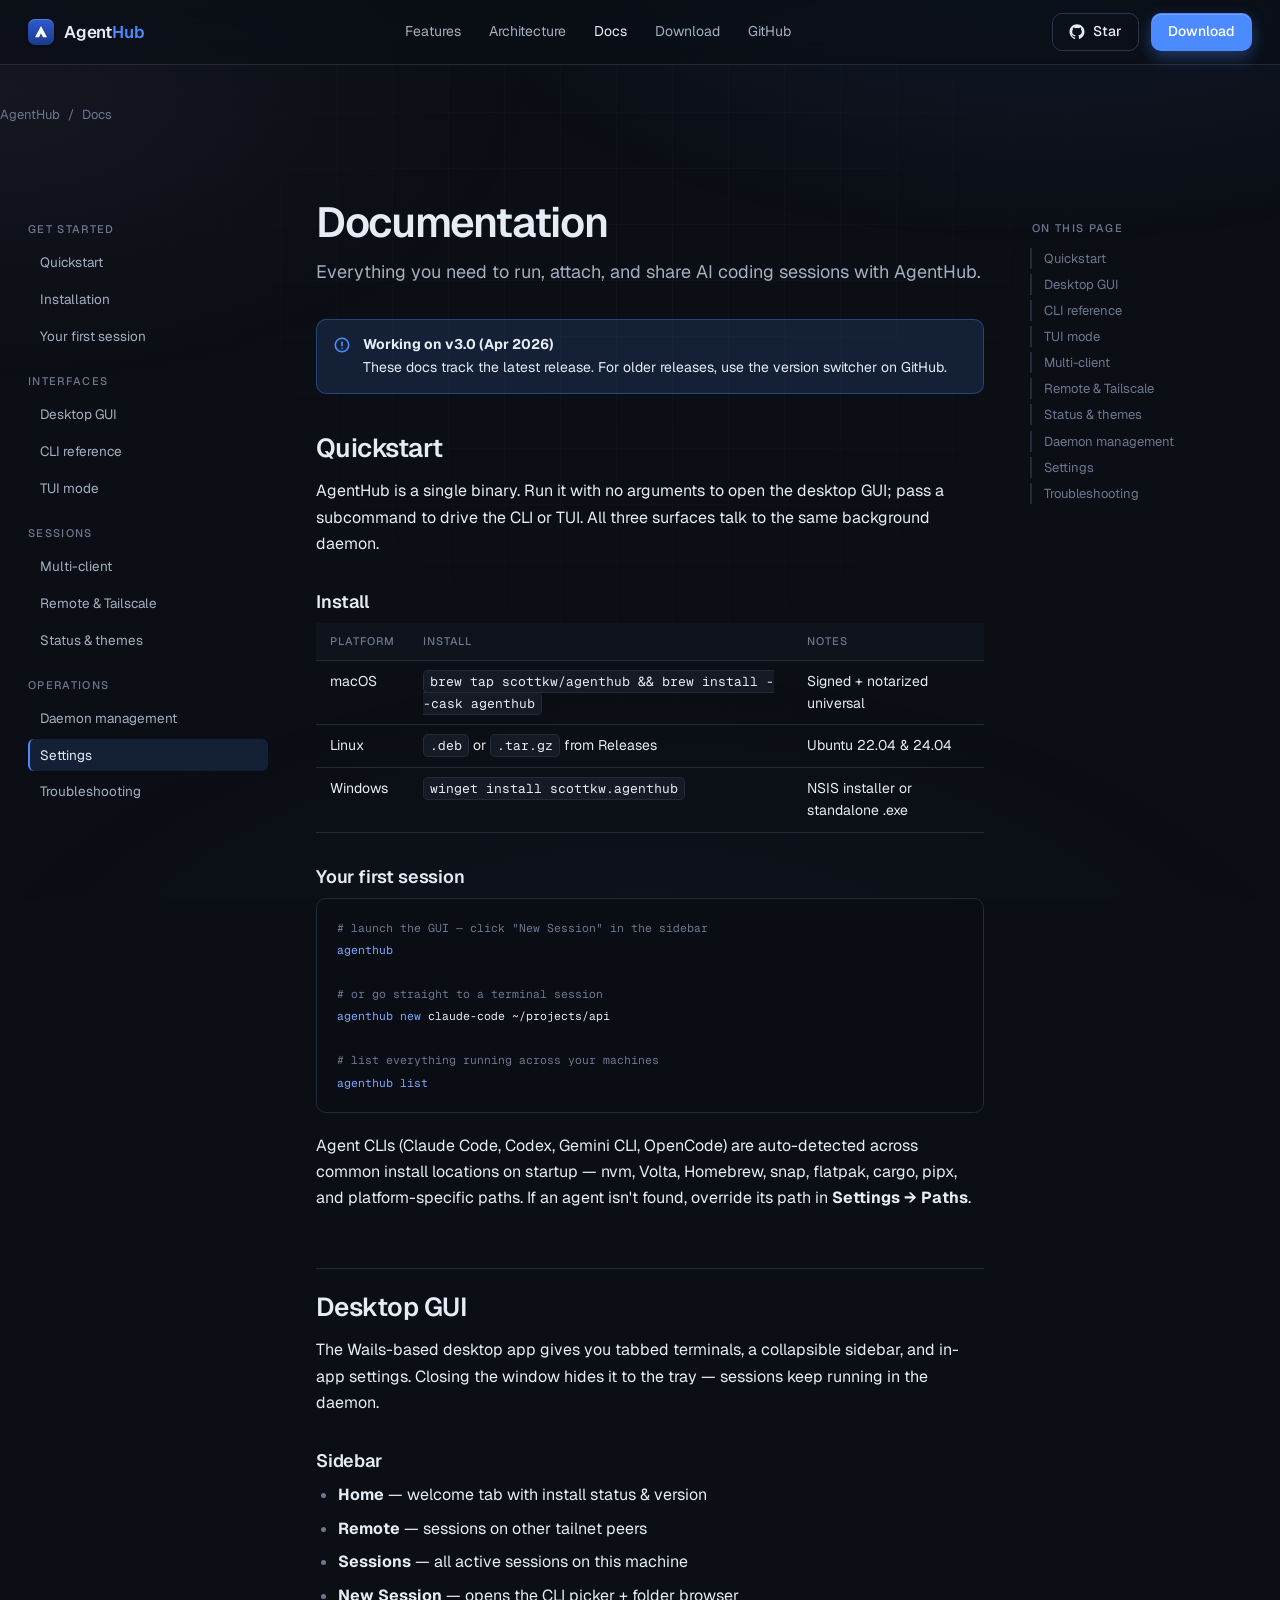
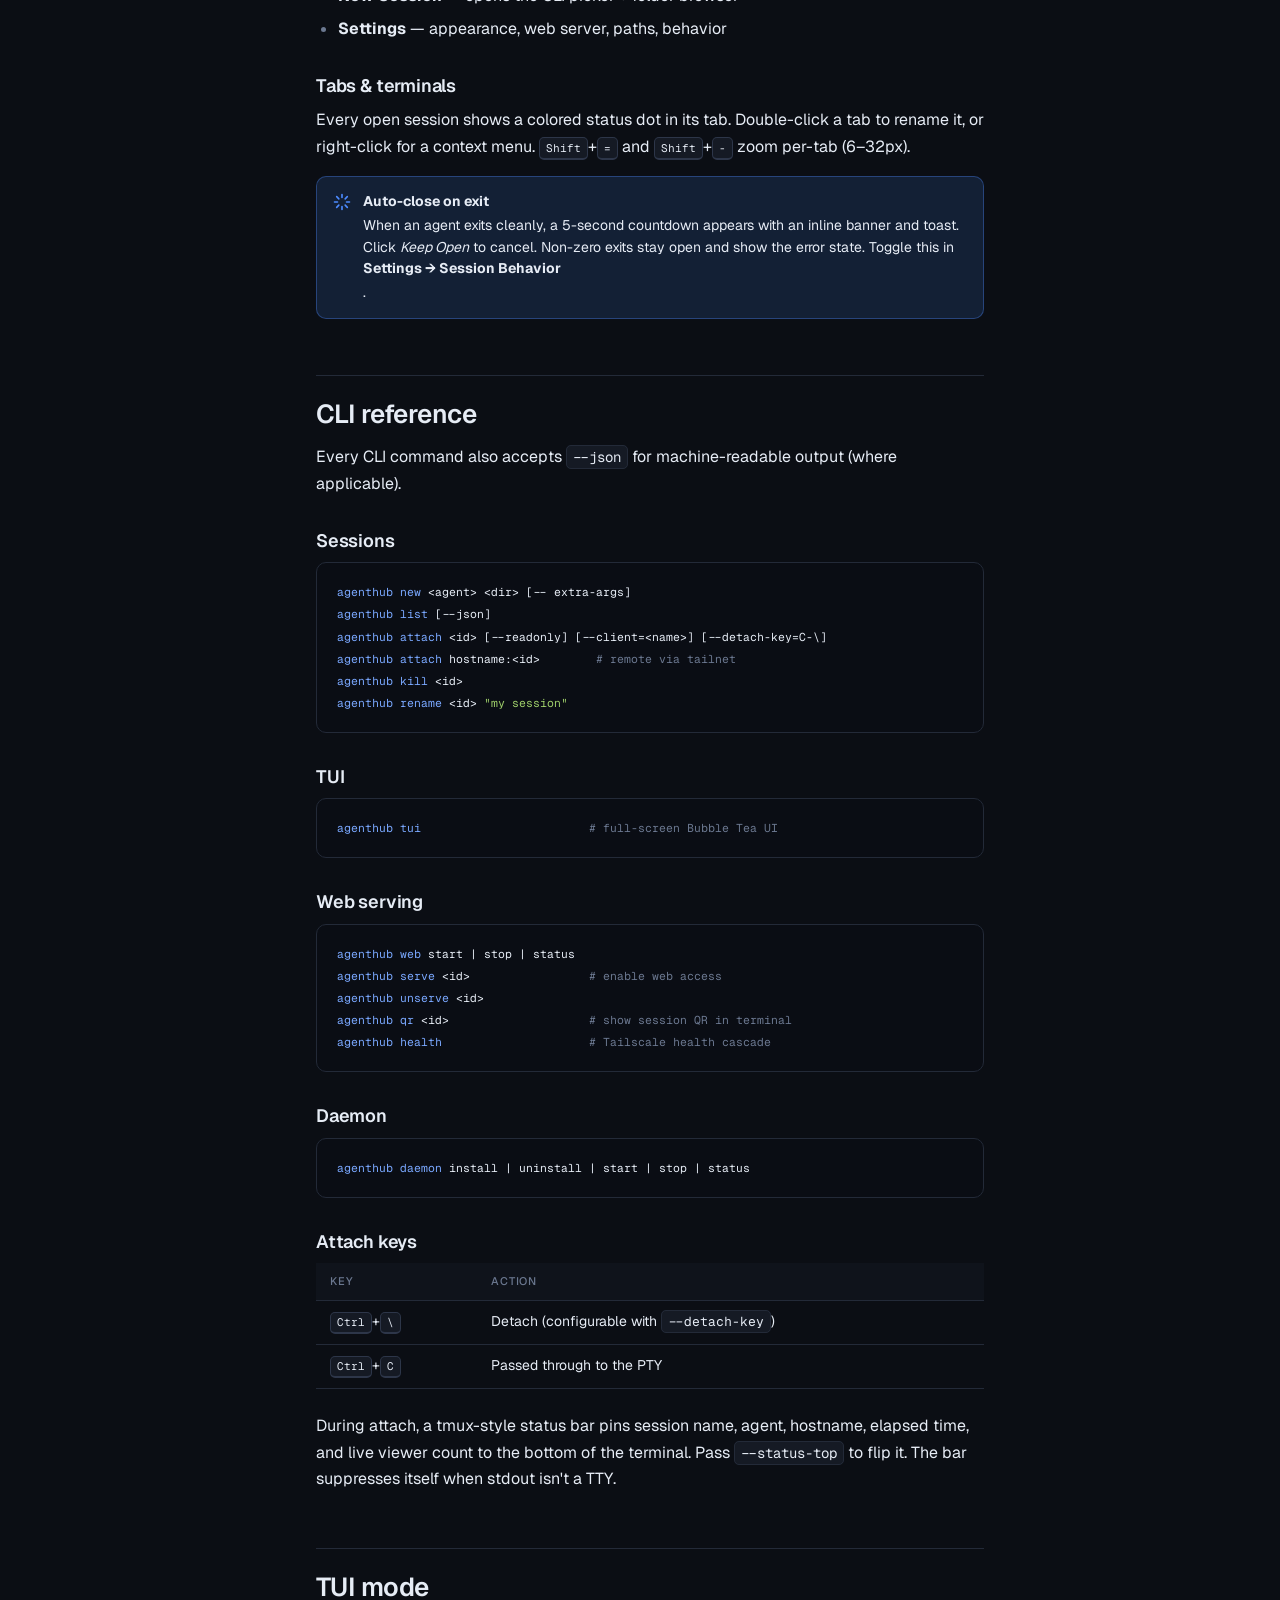
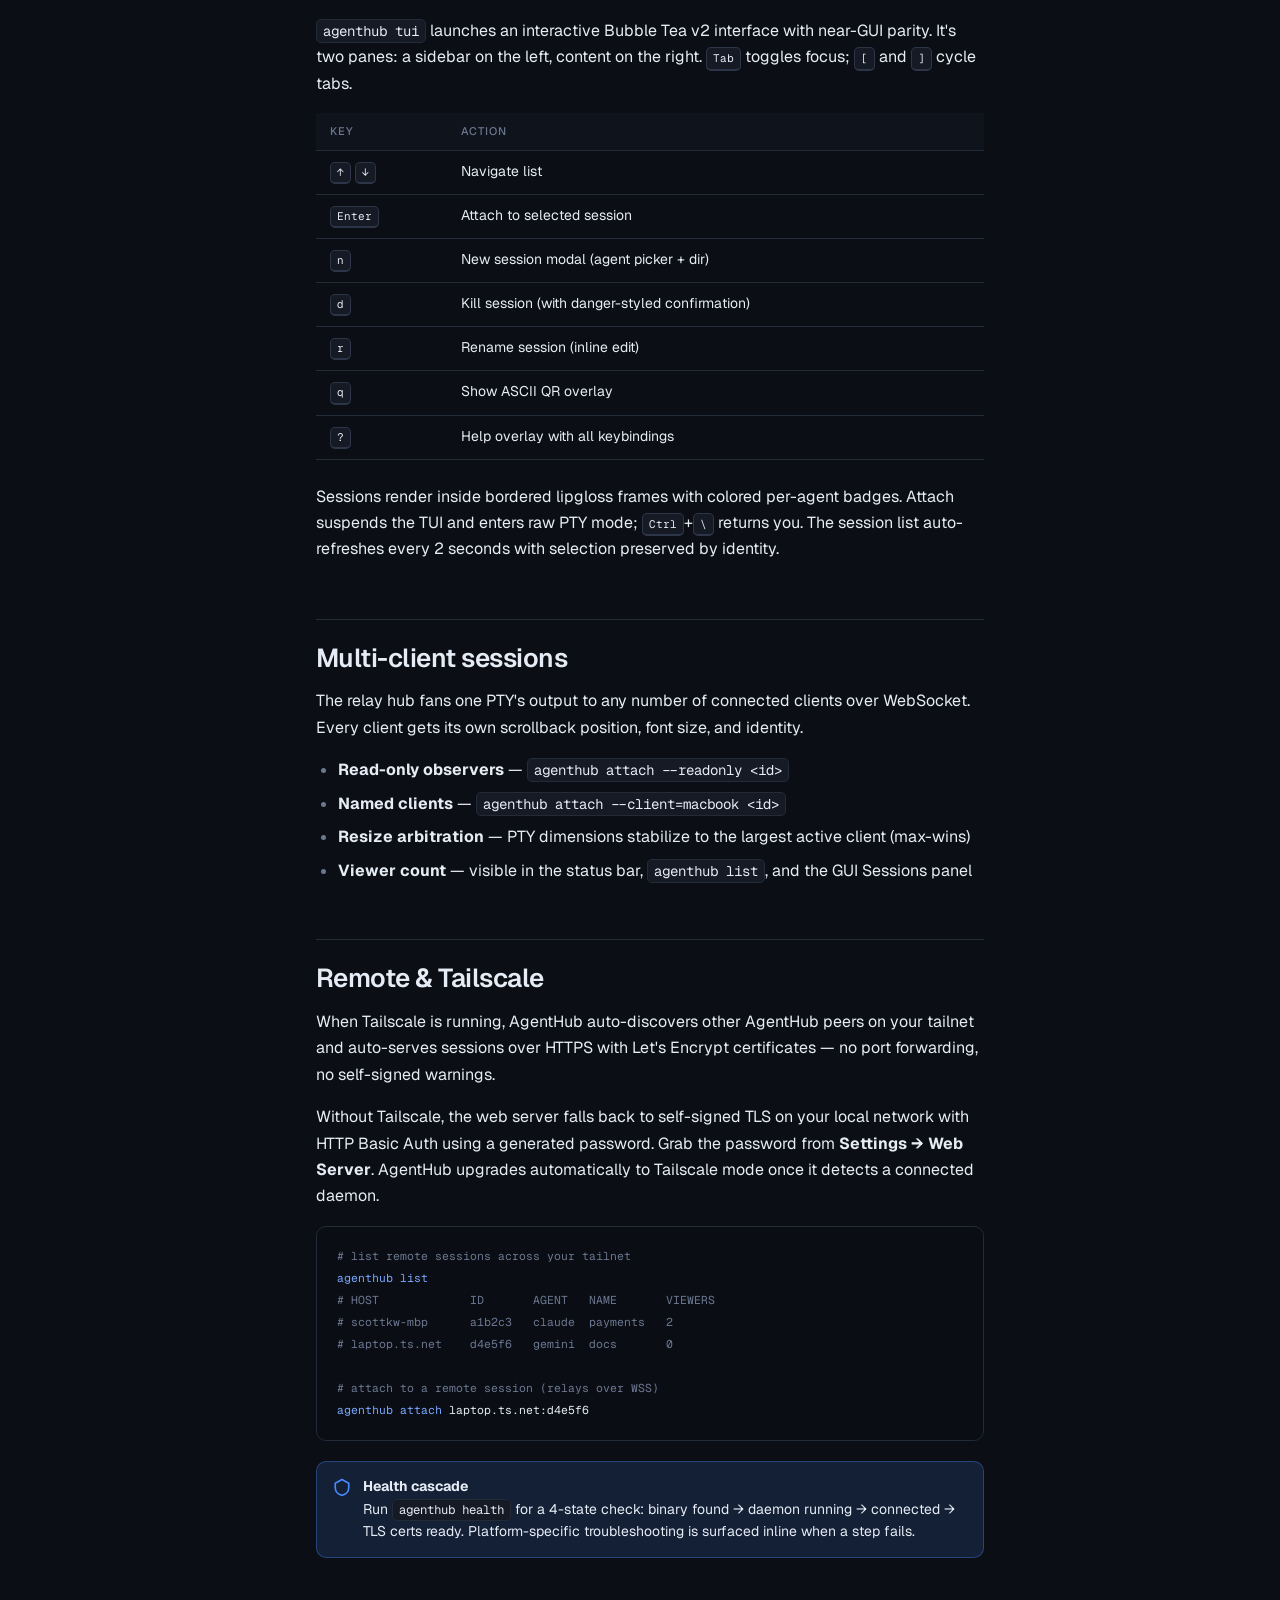
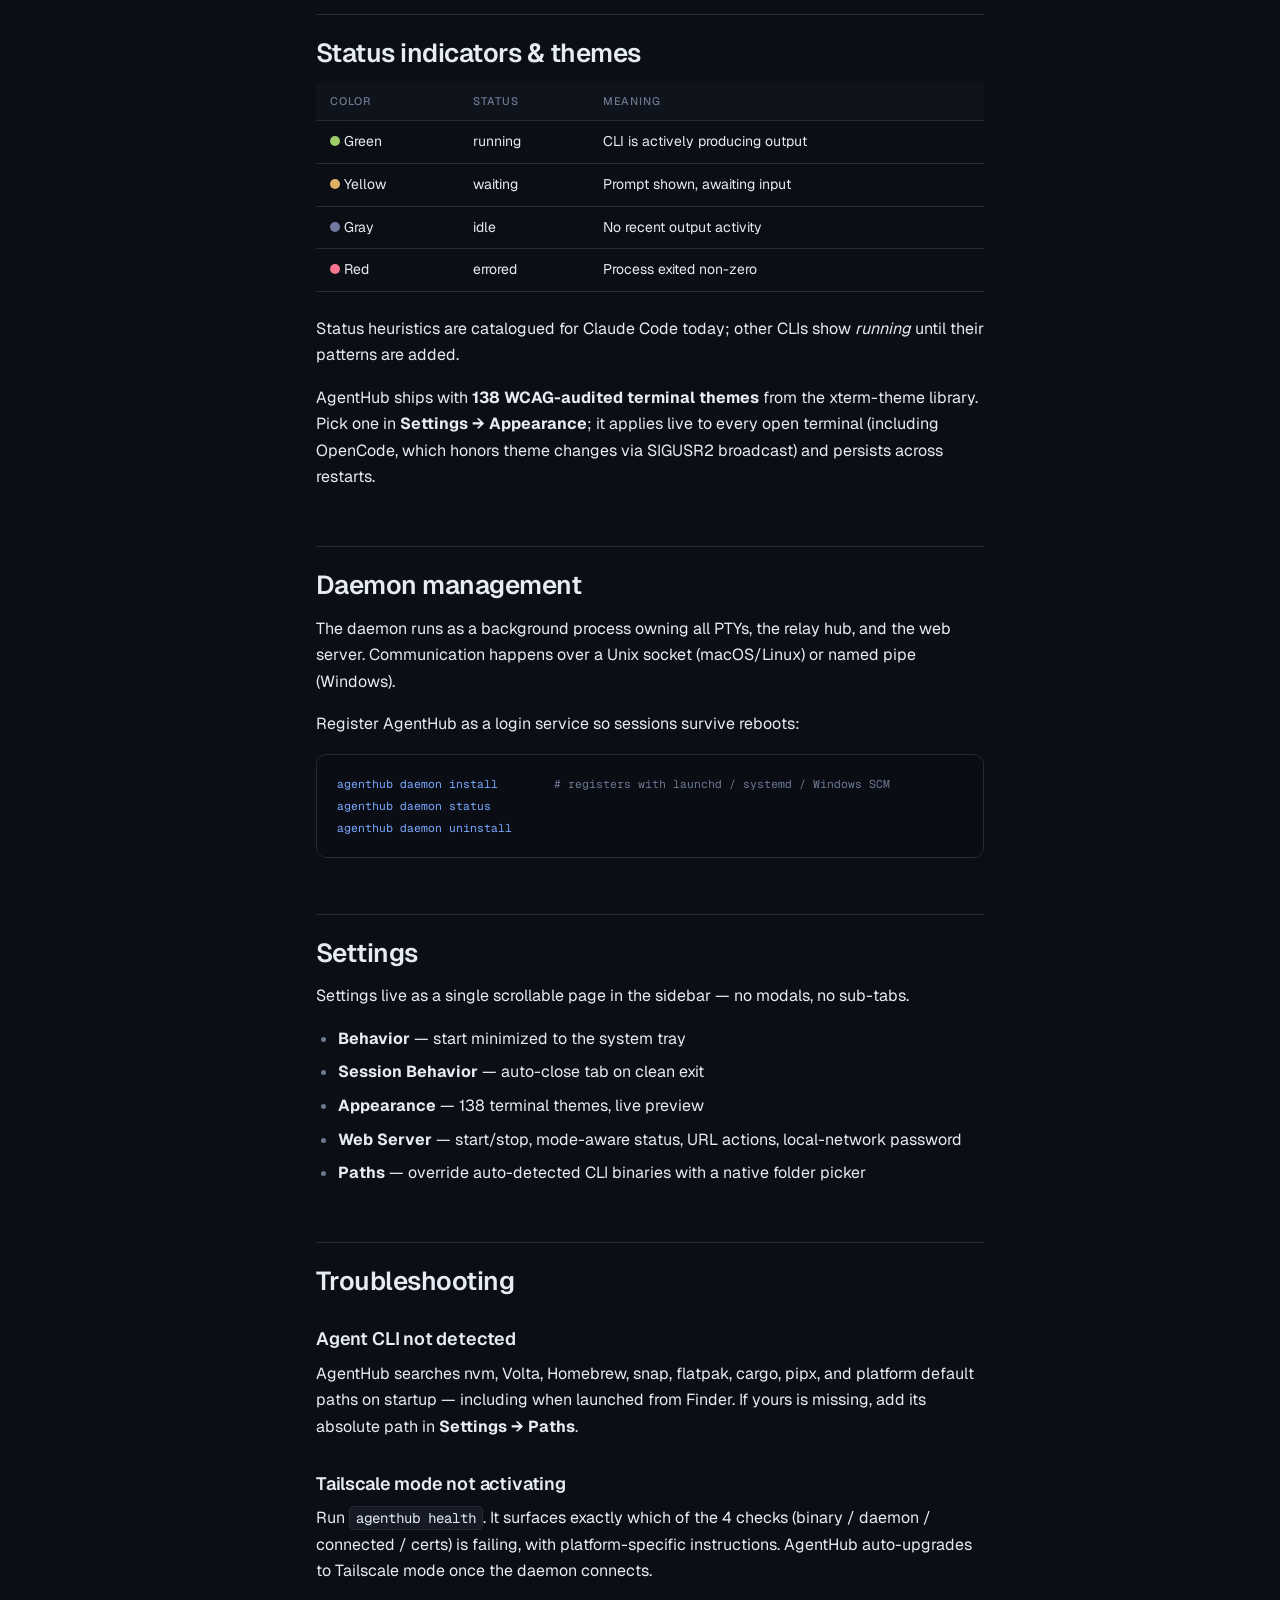
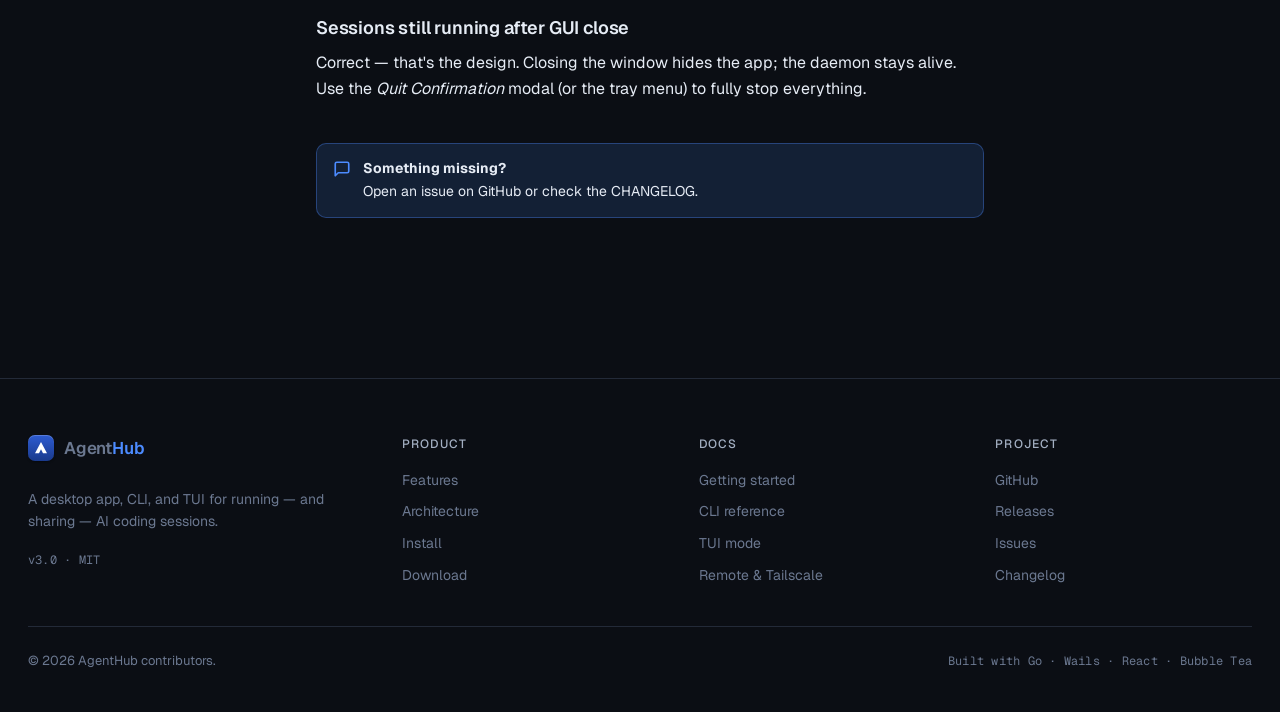
==== site/docs.html @ 8c0ca2c2 "Initial AgentHub website Static HTML/CSS/JS landing page implementing the Claude Design handoff, ser" ====
<!DOCTYPE html>
<html lang="en">
<head>
<meta charset="UTF-8" />
<meta name="viewport" content="width=device-width, initial-scale=1" />
<title>Docs · AgentHub</title>
<meta name="description" content="AgentHub documentation — getting started, CLI reference, TUI mode, remote sessions, and settings." />
<link rel="preconnect" href="https://fonts.googleapis.com" />
<link rel="preconnect" href="https://fonts.gstatic.com" crossorigin />
<link href="https://fonts.googleapis.com/css2?family=Geist:wght@400;500;600;700&family=Geist+Mono:wght@400;500;600&display=swap" rel="stylesheet" />
<link rel="stylesheet" href="site.css" />
<style>
.docs-layout {
  display: grid;
  grid-template-columns: 240px 1fr 220px;
  gap: 48px;
  padding: 48px 0 96px;
  align-items: start;
}
.docs-side {
  position: sticky; top: 88px;
  font-size: 14px;
}
.docs-side h5 {
  font-size: 11px; text-transform: uppercase; letter-spacing: 0.12em;
  color: var(--fg-faint); font-weight: 500;
  margin: 20px 0 8px;
}
.docs-side ul { list-style: none; margin: 0; padding: 0; display: grid; gap: 4px; }
.docs-side a {
  display: block;
  padding: 6px 10px;
  color: var(--fg-dim);
  border-radius: 6px;
  border-left: 2px solid transparent;
  font-size: 13.5px;
  transition: all .15s ease;
}
.docs-side a:hover { color: var(--fg); background: var(--bg-2); }
.docs-side a.active {
  color: var(--fg);
  background: var(--accent-soft);
  border-left-color: var(--accent);
}

.docs-main {
  max-width: 720px;
  min-width: 0;
}
.docs-main h1 {
  font-size: 42px; margin-bottom: 12px; letter-spacing: -0.03em;
}
.docs-main h2 {
  font-size: 26px; margin: 56px 0 16px; letter-spacing: -0.02em;
  padding-top: 24px;
  border-top: 1px solid var(--line);
}
.docs-main h2:first-of-type { border-top: none; padding-top: 0; margin-top: 40px; }
.docs-main h3 { font-size: 18px; margin: 32px 0 10px; font-weight: 600; }
.docs-main p {
  color: var(--fg);
  margin-bottom: 16px;
  line-height: 1.65;
}
.docs-main p, .docs-main li { color: var(--fg); }
.docs-main .lede {
  font-size: 18px; color: var(--fg-dim); margin: 0 0 32px;
}
.docs-main ul, .docs-main ol {
  margin: 0 0 20px; padding-left: 22px; display: grid; gap: 8px;
  color: var(--fg-dim);
  line-height: 1.6;
}
.docs-main ul li::marker { color: var(--fg-faint); }
.docs-main code {
  font-family: var(--font-mono);
  font-size: 0.88em;
  padding: 2px 6px;
  background: var(--bg-2);
  border: 1px solid var(--line);
  border-radius: 5px;
  color: var(--fg);
}
.docs-main pre {
  background: #0a0d14;
  border: 1px solid var(--line);
  border-radius: 10px;
  padding: 18px 20px;
  overflow: auto;
  font-family: var(--font-mono);
  font-size: 13px;
  line-height: 1.7;
  margin: 0 0 20px;
  color: var(--fg);
}
.docs-main pre code {
  background: transparent; border: none; padding: 0; color: inherit;
}
.docs-main pre .cmt { color: var(--fg-faint); }
.docs-main pre .kw { color: var(--accent-2); }
.docs-main pre .str { color: #9ece6a; }
.docs-main pre .num { color: #e0af68; }
.docs-main pre .punc { color: var(--fg-dim); }

.docs-main table {
  width: 100%;
  border-collapse: collapse;
  margin: 0 0 24px;
  font-size: 14px;
}
.docs-main th, .docs-main td {
  text-align: left;
  padding: 10px 14px;
  border-bottom: 1px solid var(--line);
  vertical-align: top;
}
.docs-main th {
  font-size: 11px; text-transform: uppercase; letter-spacing: 0.08em;
  color: var(--fg-faint); font-weight: 500;
  background: var(--bg-1);
}
.docs-main td code { font-size: 13px; }

.callout {
  border: 1px solid var(--accent-edge);
  background: var(--accent-soft);
  border-radius: 10px;
  padding: 14px 16px;
  margin: 0 0 24px;
  font-size: 14px;
  color: var(--fg);
  display: flex; gap: 12px; align-items: flex-start;
}
.callout svg { flex-shrink: 0; color: var(--accent); margin-top: 2px; }
.callout strong { display: block; margin-bottom: 2px; }

.docs-toc {
  position: sticky; top: 88px;
  font-size: 13px;
}
.docs-toc h5 {
  font-size: 11px; text-transform: uppercase; letter-spacing: 0.12em;
  color: var(--fg-faint); font-weight: 500; margin-bottom: 12px;
}
.docs-toc ul { list-style: none; padding: 0; margin: 0; display: grid; gap: 6px; }
.docs-toc a {
  color: var(--fg-faint);
  padding: 2px 0;
  border-left: 2px solid var(--line);
  padding-left: 12px;
  margin-left: -2px;
  transition: all .15s ease;
}
.docs-toc a:hover { color: var(--fg); border-left-color: var(--line-2); }

.docs-header {
  padding: 40px 0 8px;
}
.docs-header .breadcrumb {
  display: flex; gap: 8px; align-items: center; font-size: 13px;
  color: var(--fg-faint); margin-bottom: 20px;
}
.docs-header .breadcrumb a { color: var(--fg-faint); }
.docs-header .breadcrumb a:hover { color: var(--fg); }

kbd {
  display: inline-block;
  font-family: var(--font-mono); font-size: 11px;
  padding: 1px 6px;
  background: var(--bg-2); border: 1px solid var(--line-2);
  border-bottom-width: 2px;
  border-radius: 5px;
  color: var(--fg);
}

@media (max-width: 1100px) {
  .docs-layout { grid-template-columns: 220px 1fr; }
  .docs-toc { display: none; }
}
@media (max-width: 820px) {
  .docs-layout { grid-template-columns: 1fr; gap: 24px; padding-top: 24px; }
  .docs-side { position: static; border-bottom: 1px solid var(--line); padding-bottom: 16px; }
}
</style>
</head>
<body data-page="docs">

<div class="container-wide docs-header">
  <div class="breadcrumb">
    <a href="index.html">AgentHub</a> <span>/</span> <span>Docs</span>
  </div>
</div>

<div class="container-wide">
  <div class="docs-layout">
    <!-- LEFT NAV -->
    <aside class="docs-side">
      <h5>Get started</h5>
      <ul>
        <li><a href="#getting-started" class="active">Quickstart</a></li>
        <li><a href="#install-doc">Installation</a></li>
        <li><a href="#first-session">Your first session</a></li>
      </ul>
      <h5>Interfaces</h5>
      <ul>
        <li><a href="#gui">Desktop GUI</a></li>
        <li><a href="#cli">CLI reference</a></li>
        <li><a href="#tui">TUI mode</a></li>
      </ul>
      <h5>Sessions</h5>
      <ul>
        <li><a href="#multi-client">Multi-client</a></li>
        <li><a href="#remote">Remote &amp; Tailscale</a></li>
        <li><a href="#status">Status &amp; themes</a></li>
      </ul>
      <h5>Operations</h5>
      <ul>
        <li><a href="#daemon">Daemon management</a></li>
        <li><a href="#settings">Settings</a></li>
        <li><a href="#troubleshooting">Troubleshooting</a></li>
      </ul>
    </aside>

    <!-- MAIN -->
    <main class="docs-main">
      <h1>Documentation</h1>
      <p class="lede">Everything you need to run, attach, and share AI coding sessions with AgentHub.</p>

      <div class="callout">
        <svg width="18" height="18" viewBox="0 0 24 24" fill="none" stroke="currentColor" stroke-width="2.2" stroke-linecap="round" stroke-linejoin="round"><circle cx="12" cy="12" r="9"/><path d="M12 8v5M12 16.5h.01"/></svg>
        <div><strong>Working on v3.0 (Apr 2026)</strong>These docs track the latest release. For older releases, use the version switcher on GitHub.</div>
      </div>

      <h2 id="getting-started">Quickstart</h2>
      <p>AgentHub is a single binary. Run it with no arguments to open the desktop GUI; pass a subcommand to drive the CLI or TUI. All three surfaces talk to the same background daemon.</p>

      <h3 id="install-doc">Install</h3>
      <table>
        <thead><tr><th>Platform</th><th>Install</th><th>Notes</th></tr></thead>
        <tbody>
          <tr><td>macOS</td><td><code>brew tap scottkw/agenthub &amp;&amp; brew install --cask agenthub</code></td><td>Signed + notarized universal</td></tr>
          <tr><td>Linux</td><td><code>.deb</code> or <code>.tar.gz</code> from <a href="https://github.com/scottkw/agenthub/releases" target="_blank" rel="noopener">Releases</a></td><td>Ubuntu 22.04 &amp; 24.04</td></tr>
          <tr><td>Windows</td><td><code>winget install scottkw.agenthub</code></td><td>NSIS installer or standalone .exe</td></tr>
        </tbody>
      </table>

      <h3 id="first-session">Your first session</h3>
<pre><code><span class="cmt"># launch the GUI — click "New Session" in the sidebar</span>
<span class="kw">agenthub</span>

<span class="cmt"># or go straight to a terminal session</span>
<span class="kw">agenthub new</span> claude-code ~/projects/api

<span class="cmt"># list everything running across your machines</span>
<span class="kw">agenthub list</span></code></pre>

      <p>Agent CLIs (Claude Code, Codex, Gemini CLI, OpenCode) are auto-detected across common install locations on startup — nvm, Volta, Homebrew, snap, flatpak, cargo, pipx, and platform-specific paths. If an agent isn't found, override its path in <strong>Settings → Paths</strong>.</p>

      <h2 id="gui">Desktop GUI</h2>
      <p>The Wails-based desktop app gives you tabbed terminals, a collapsible sidebar, and in-app settings. Closing the window hides it to the tray — sessions keep running in the daemon.</p>

      <h3>Sidebar</h3>
      <ul>
        <li><strong>Home</strong> — welcome tab with install status &amp; version</li>
        <li><strong>Remote</strong> — sessions on other tailnet peers</li>
        <li><strong>Sessions</strong> — all active sessions on this machine</li>
        <li><strong>New Session</strong> — opens the CLI picker + folder browser</li>
        <li><strong>Settings</strong> — appearance, web server, paths, behavior</li>
      </ul>

      <h3>Tabs &amp; terminals</h3>
      <p>Every open session shows a colored status dot in its tab. Double-click a tab to rename it, or right-click for a context menu. <kbd>Shift</kbd>+<kbd>=</kbd> and <kbd>Shift</kbd>+<kbd>-</kbd> zoom per-tab (6–32px).</p>

      <div class="callout">
        <svg width="18" height="18" viewBox="0 0 24 24" fill="none" stroke="currentColor" stroke-width="2.2" stroke-linecap="round" stroke-linejoin="round"><path d="M12 2v4M12 18v4M4.93 4.93l2.83 2.83M16.24 16.24l2.83 2.83M2 12h4M18 12h4M4.93 19.07l2.83-2.83M16.24 7.76l2.83-2.83"/></svg>
        <div><strong>Auto-close on exit</strong>When an agent exits cleanly, a 5-second countdown appears with an inline banner and toast. Click <em>Keep Open</em> to cancel. Non-zero exits stay open and show the error state. Toggle this in <strong>Settings → Session Behavior</strong>.</div>
      </div>

      <h2 id="cli">CLI reference</h2>
      <p>Every CLI command also accepts <code>--json</code> for machine-readable output (where applicable).</p>

      <h3>Sessions</h3>
<pre><code><span class="kw">agenthub new</span> &lt;agent&gt; &lt;dir&gt; [-- extra-args]
<span class="kw">agenthub list</span> [--json]
<span class="kw">agenthub attach</span> &lt;id&gt; [--readonly] [--client=&lt;name&gt;] [--detach-key=C-\]
<span class="kw">agenthub attach</span> hostname:&lt;id&gt;        <span class="cmt"># remote via tailnet</span>
<span class="kw">agenthub kill</span> &lt;id&gt;
<span class="kw">agenthub rename</span> &lt;id&gt; <span class="str">"my session"</span></code></pre>

      <h3>TUI</h3>
<pre><code><span class="kw">agenthub tui</span>                        <span class="cmt"># full-screen Bubble Tea UI</span></code></pre>

      <h3>Web serving</h3>
<pre><code><span class="kw">agenthub web</span> start | stop | status
<span class="kw">agenthub serve</span> &lt;id&gt;                 <span class="cmt"># enable web access</span>
<span class="kw">agenthub unserve</span> &lt;id&gt;
<span class="kw">agenthub qr</span> &lt;id&gt;                    <span class="cmt"># show session QR in terminal</span>
<span class="kw">agenthub health</span>                     <span class="cmt"># Tailscale health cascade</span></code></pre>

      <h3>Daemon</h3>
<pre><code><span class="kw">agenthub daemon</span> install | uninstall | start | stop | status</code></pre>

      <h3>Attach keys</h3>
      <table>
        <thead><tr><th>Key</th><th>Action</th></tr></thead>
        <tbody>
          <tr><td><kbd>Ctrl</kbd>+<kbd>\</kbd></td><td>Detach (configurable with <code>--detach-key</code>)</td></tr>
          <tr><td><kbd>Ctrl</kbd>+<kbd>C</kbd></td><td>Passed through to the PTY</td></tr>
        </tbody>
      </table>
      <p>During attach, a tmux-style status bar pins session name, agent, hostname, elapsed time, and live viewer count to the bottom of the terminal. Pass <code>--status-top</code> to flip it. The bar suppresses itself when stdout isn't a TTY.</p>

      <h2 id="tui">TUI mode</h2>
      <p><code>agenthub tui</code> launches an interactive Bubble Tea v2 interface with near-GUI parity. It's two panes: a sidebar on the left, content on the right. <kbd>Tab</kbd> toggles focus; <kbd>[</kbd> and <kbd>]</kbd> cycle tabs.</p>

      <table>
        <thead><tr><th>Key</th><th>Action</th></tr></thead>
        <tbody>
          <tr><td><kbd>↑</kbd> <kbd>↓</kbd></td><td>Navigate list</td></tr>
          <tr><td><kbd>Enter</kbd></td><td>Attach to selected session</td></tr>
          <tr><td><kbd>n</kbd></td><td>New session modal (agent picker + dir)</td></tr>
          <tr><td><kbd>d</kbd></td><td>Kill session (with danger-styled confirmation)</td></tr>
          <tr><td><kbd>r</kbd></td><td>Rename session (inline edit)</td></tr>
          <tr><td><kbd>q</kbd></td><td>Show ASCII QR overlay</td></tr>
          <tr><td><kbd>?</kbd></td><td>Help overlay with all keybindings</td></tr>
        </tbody>
      </table>

      <p>Sessions render inside bordered lipgloss frames with colored per-agent badges. Attach suspends the TUI and enters raw PTY mode; <kbd>Ctrl</kbd>+<kbd>\</kbd> returns you. The session list auto-refreshes every 2 seconds with selection preserved by identity.</p>

      <h2 id="multi-client">Multi-client sessions</h2>
      <p>The relay hub fans one PTY's output to any number of connected clients over WebSocket. Every client gets its own scrollback position, font size, and identity.</p>
      <ul>
        <li><strong>Read-only observers</strong> — <code>agenthub attach --readonly &lt;id&gt;</code></li>
        <li><strong>Named clients</strong> — <code>agenthub attach --client=macbook &lt;id&gt;</code></li>
        <li><strong>Resize arbitration</strong> — PTY dimensions stabilize to the largest active client (max-wins)</li>
        <li><strong>Viewer count</strong> — visible in the status bar, <code>agenthub list</code>, and the GUI Sessions panel</li>
      </ul>

      <h2 id="remote">Remote &amp; Tailscale</h2>
      <p>When Tailscale is running, AgentHub auto-discovers other AgentHub peers on your tailnet and auto-serves sessions over HTTPS with Let's Encrypt certificates — no port forwarding, no self-signed warnings.</p>
      <p>Without Tailscale, the web server falls back to self-signed TLS on your local network with HTTP Basic Auth using a generated password. Grab the password from <strong>Settings → Web Server</strong>. AgentHub upgrades automatically to Tailscale mode once it detects a connected daemon.</p>
<pre><code><span class="cmt"># list remote sessions across your tailnet</span>
<span class="kw">agenthub list</span>
<span class="cmt"># HOST             ID       AGENT   NAME       VIEWERS</span>
<span class="cmt"># scottkw-mbp      a1b2c3   claude  payments   2</span>
<span class="cmt"># laptop.ts.net    d4e5f6   gemini  docs       0</span>

<span class="cmt"># attach to a remote session (relays over WSS)</span>
<span class="kw">agenthub attach</span> laptop.ts.net:d4e5f6</code></pre>

      <div class="callout">
        <svg width="18" height="18" viewBox="0 0 24 24" fill="none" stroke="currentColor" stroke-width="2.2" stroke-linecap="round" stroke-linejoin="round"><path d="M12 2L3 7v6c0 5 4 9 9 10 5-1 9-5 9-10V7z"/></svg>
        <div><strong>Health cascade</strong>Run <code>agenthub health</code> for a 4-state check: binary found → daemon running → connected → TLS certs ready. Platform-specific troubleshooting is surfaced inline when a step fails.</div>
      </div>

      <h2 id="status">Status indicators &amp; themes</h2>
      <table>
        <thead><tr><th>Color</th><th>Status</th><th>Meaning</th></tr></thead>
        <tbody>
          <tr><td><span style="display:inline-block;width:10px;height:10px;background:#9ece6a;border-radius:50%;"></span> Green</td><td>running</td><td>CLI is actively producing output</td></tr>
          <tr><td><span style="display:inline-block;width:10px;height:10px;background:#e0af68;border-radius:50%;"></span> Yellow</td><td>waiting</td><td>Prompt shown, awaiting input</td></tr>
          <tr><td><span style="display:inline-block;width:10px;height:10px;background:#737aa2;border-radius:50%;"></span> Gray</td><td>idle</td><td>No recent output activity</td></tr>
          <tr><td><span style="display:inline-block;width:10px;height:10px;background:#f7768e;border-radius:50%;"></span> Red</td><td>errored</td><td>Process exited non-zero</td></tr>
        </tbody>
      </table>
      <p>Status heuristics are catalogued for Claude Code today; other CLIs show <em>running</em> until their patterns are added.</p>
      <p>AgentHub ships with <strong>138 WCAG-audited terminal themes</strong> from the xterm-theme library. Pick one in <strong>Settings → Appearance</strong>; it applies live to every open terminal (including OpenCode, which honors theme changes via SIGUSR2 broadcast) and persists across restarts.</p>

      <h2 id="daemon">Daemon management</h2>
      <p>The daemon runs as a background process owning all PTYs, the relay hub, and the web server. Communication happens over a Unix socket (macOS/Linux) or named pipe (Windows).</p>
      <p>Register AgentHub as a login service so sessions survive reboots:</p>
<pre><code><span class="kw">agenthub daemon install</span>        <span class="cmt"># registers with launchd / systemd / Windows SCM</span>
<span class="kw">agenthub daemon status</span>
<span class="kw">agenthub daemon uninstall</span></code></pre>

      <h2 id="settings">Settings</h2>
      <p>Settings live as a single scrollable page in the sidebar — no modals, no sub-tabs.</p>
      <ul>
        <li><strong>Behavior</strong> — start minimized to the system tray</li>
        <li><strong>Session Behavior</strong> — auto-close tab on clean exit</li>
        <li><strong>Appearance</strong> — 138 terminal themes, live preview</li>
        <li><strong>Web Server</strong> — start/stop, mode-aware status, URL actions, local-network password</li>
        <li><strong>Paths</strong> — override auto-detected CLI binaries with a native folder picker</li>
      </ul>

      <h2 id="troubleshooting">Troubleshooting</h2>
      <h3>Agent CLI not detected</h3>
      <p>AgentHub searches nvm, Volta, Homebrew, snap, flatpak, cargo, pipx, and platform default paths on startup — including when launched from Finder. If yours is missing, add its absolute path in <strong>Settings → Paths</strong>.</p>
      <h3>Tailscale mode not activating</h3>
      <p>Run <code>agenthub health</code>. It surfaces exactly which of the 4 checks (binary / daemon / connected / certs) is failing, with platform-specific instructions. AgentHub auto-upgrades to Tailscale mode once the daemon connects.</p>
      <h3>Sessions still running after GUI close</h3>
      <p>Correct — that's the design. Closing the window hides the app; the daemon stays alive. Use the <em>Quit Confirmation</em> modal (or the tray menu) to fully stop everything.</p>

      <div class="callout" style="margin-top: 40px;">
        <svg width="18" height="18" viewBox="0 0 24 24" fill="none" stroke="currentColor" stroke-width="2.2" stroke-linecap="round" stroke-linejoin="round"><path d="M21 15a2 2 0 0 1-2 2H7l-4 4V5a2 2 0 0 1 2-2h14a2 2 0 0 1 2 2z"/></svg>
        <div><strong>Something missing?</strong>Open an issue on <a href="https://github.com/scottkw/agenthub/issues" target="_blank" rel="noopener">GitHub</a> or check the <a href="https://github.com/scottkw/agenthub/blob/main/CHANGELOG.md" target="_blank" rel="noopener">CHANGELOG</a>.</div>
      </div>
    </main>

    <!-- RIGHT TOC -->
    <aside class="docs-toc">
      <h5>On this page</h5>
      <ul>
        <li><a href="#getting-started">Quickstart</a></li>
        <li><a href="#gui">Desktop GUI</a></li>
        <li><a href="#cli">CLI reference</a></li>
        <li><a href="#tui">TUI mode</a></li>
        <li><a href="#multi-client">Multi-client</a></li>
        <li><a href="#remote">Remote &amp; Tailscale</a></li>
        <li><a href="#status">Status &amp; themes</a></li>
        <li><a href="#daemon">Daemon management</a></li>
        <li><a href="#settings">Settings</a></li>
        <li><a href="#troubleshooting">Troubleshooting</a></li>
      </ul>
    </aside>
  </div>
</div>

<script src="site-chrome.js"></script>
<script>
// Highlight active section in left nav
(function () {
  const links = document.querySelectorAll('.docs-side a, .docs-toc a');
  const targets = [...document.querySelectorAll('h2[id], h3[id]')];
  const setActive = (id) => {
    links.forEach(a => a.classList.toggle('active', a.getAttribute('href') === '#' + id));
  };
  const io = new IntersectionObserver((entries) => {
    entries.forEach(e => { if (e.isIntersecting) setActive(e.target.id); });
  }, { rootMargin: '-40% 0px -55% 0px' });
  targets.forEach(t => io.observe(t));
})();
</script>
</body>
</html>
---- site/site.css ----
/* AgentHub site — shared styles
   Aesthetic: dark, refined, technical. Navy base, cool grays, electric blue accent.
*/

:root {
  /* Colors — TokyoNight-adjacent, muted */
  --bg: #0b0e14;              /* near-black navy */
  --bg-1: #0f131b;            /* panel */
  --bg-2: #151a24;            /* raised panel */
  --bg-3: #1c2230;            /* hover / border subtle */
  --line: #232a38;            /* border */
  --line-2: #2d3649;          /* stronger border */

  --fg: #e6ecf5;              /* primary text */
  --fg-dim: #a3afc2;          /* secondary text */
  --fg-faint: #6b7890;        /* tertiary / captions */
  --fg-mute: #4a5568;         /* very muted */

  --accent: #4c8bff;           /* primary blue (matches app) */
  --accent-2: #7aa8ff;         /* brighter hover */
  --accent-soft: rgba(76,139,255,0.14);
  --accent-edge: rgba(76,139,255,0.35);

  /* Agent-brand colors (from TokyoNight palette for badges) */
  --claude: #e0af68;           /* orange-ish (Claude Code) */
  --codex: #7aa2f7;            /* blue (Codex) */
  --gemini: #bb9af7;           /* purple (Gemini) */
  --opencode: #9ece6a;         /* green (OpenCode) */

  --ok: #9ece6a;
  --warn: #e0af68;
  --err:  #f7768e;

  /* Radii + shadows */
  --r-sm: 6px;
  --r-md: 10px;
  --r-lg: 16px;
  --r-xl: 24px;

  --shadow-sm: 0 1px 0 rgba(255,255,255,0.04), 0 1px 2px rgba(0,0,0,0.3);
  --shadow-md: 0 2px 0 rgba(255,255,255,0.03), 0 10px 30px rgba(0,0,0,0.45);
  --shadow-lg: 0 30px 80px rgba(0,0,0,0.55), 0 2px 0 rgba(255,255,255,0.04);

  /* Type */
  --font-sans: "Geist", "Inter", ui-sans-serif, system-ui, -apple-system, "Segoe UI", Helvetica, Arial, sans-serif;
  --font-mono: "Geist Mono", "JetBrains Mono", ui-monospace, "SF Mono", Menlo, Consolas, monospace;
}

/* Reset */
*, *::before, *::after { box-sizing: border-box; }
html, body { margin: 0; padding: 0; }
html { scroll-behavior: smooth; }
body {
  font-family: var(--font-sans);
  color: var(--fg);
  background: var(--bg);
  font-size: 16px;
  line-height: 1.55;
  -webkit-font-smoothing: antialiased;
  text-rendering: optimizeLegibility;
  overflow-x: hidden;
}

/* Ambient background glow */
body::before {
  content: "";
  position: fixed;
  inset: 0;
  pointer-events: none;
  z-index: 0;
  background:
    radial-gradient(1100px 560px at 82% -10%, rgba(76,139,255,0.10), transparent 60%),
    radial-gradient(900px 500px at 0% 10%, rgba(187,154,247,0.06), transparent 60%),
    radial-gradient(1200px 700px at 50% 120%, rgba(122,162,247,0.05), transparent 60%);
}
body::after {
  content: "";
  position: fixed;
  inset: 0;
  pointer-events: none;
  z-index: 0;
  background-image:
    linear-gradient(to right, rgba(255,255,255,0.025) 1px, transparent 1px),
    linear-gradient(to bottom, rgba(255,255,255,0.025) 1px, transparent 1px);
  background-size: 56px 56px;
  mask-image: radial-gradient(ellipse at 50% 30%, black 0%, transparent 70%);
  -webkit-mask-image: radial-gradient(ellipse at 50% 30%, black 0%, transparent 70%);
}

a { color: inherit; text-decoration: none; }
a:hover { color: var(--accent-2); }

h1, h2, h3, h4 { font-weight: 600; letter-spacing: -0.01em; margin: 0; }
h1 { font-size: clamp(40px, 5.6vw, 72px); line-height: 1.04; letter-spacing: -0.03em; }
h2 { font-size: clamp(28px, 3.4vw, 44px); line-height: 1.1; letter-spacing: -0.02em; }
h3 { font-size: 18px; line-height: 1.3; }
p { margin: 0; }

code, pre, .mono { font-family: var(--font-mono); }

/* Layout */
.container {
  position: relative;
  z-index: 1;
  max-width: 1200px;
  margin: 0 auto;
  padding: 0 28px;
}
.container-wide {
  max-width: 1320px;
  margin: 0 auto;
  padding: 0 28px;
  position: relative;
  z-index: 1;
}

/* Nav */
.nav {
  position: sticky;
  top: 0;
  z-index: 50;
  backdrop-filter: saturate(150%) blur(14px);
  -webkit-backdrop-filter: saturate(150%) blur(14px);
  background: rgba(11, 14, 20, 0.72);
  border-bottom: 1px solid var(--line);
}
.nav-inner {
  display: flex; align-items: center; justify-content: space-between;
  height: 64px;
  max-width: 1320px;
  margin: 0 auto;
  padding: 0 28px;
}
.brand {
  display: inline-flex; align-items: center; gap: 10px;
  font-weight: 600; letter-spacing: -0.01em; font-size: 17px;
}
.brand .logo-mark {
  width: 26px; height: 26px; border-radius: 7px;
  background: linear-gradient(180deg, #2d5bd1, #1a3a8c);
  display: inline-grid; place-items: center;
  box-shadow: inset 0 1px 0 rgba(255,255,255,0.2), 0 1px 2px rgba(0,0,0,0.4);
  color: white; font-weight: 700;
}
.brand .logo-mark svg { width: 16px; height: 16px; }
.brand .wordmark .hub { color: var(--accent); font-weight: 600; }
.nav-links { display: flex; align-items: center; gap: 28px; font-size: 14px; color: var(--fg-dim); }
.nav-links a { transition: color .15s ease; }
.nav-links a:hover, .nav-links a.active { color: var(--fg); }
.nav-right { display: flex; align-items: center; gap: 12px; }

/* Buttons */
.btn {
  display: inline-flex; align-items: center; gap: 8px;
  height: 38px; padding: 0 16px;
  font-size: 14px; font-weight: 500;
  border-radius: var(--r-md);
  border: 1px solid transparent;
  transition: all .15s ease;
  cursor: pointer;
  font-family: inherit;
}
.btn-primary {
  background: var(--accent);
  color: white;
  box-shadow: 0 1px 0 rgba(255,255,255,0.2) inset, 0 6px 16px rgba(76,139,255,0.35);
}
.btn-primary:hover { background: var(--accent-2); color: white; transform: translateY(-1px); }
.btn-ghost {
  background: transparent;
  border-color: var(--line-2);
  color: var(--fg);
}
.btn-ghost:hover { background: var(--bg-2); border-color: var(--line-2); }
.btn-lg { height: 48px; padding: 0 22px; font-size: 15px; border-radius: 12px; }
.btn svg { width: 16px; height: 16px; }

.kbd {
  display: inline-flex; align-items: center;
  font-family: var(--font-mono); font-size: 11px;
  padding: 2px 6px; border-radius: 4px;
  background: var(--bg-3); border: 1px solid var(--line-2);
  color: var(--fg-dim);
}

/* Pills & tags */
.eyebrow {
  display: inline-flex; align-items: center; gap: 8px;
  font-family: var(--font-mono); font-size: 12px;
  letter-spacing: 0.08em; text-transform: uppercase;
  color: var(--fg-dim);
  padding: 6px 12px;
  border: 1px solid var(--line);
  border-radius: 999px;
  background: rgba(255,255,255,0.02);
}
.eyebrow .dot { width: 6px; height: 6px; border-radius: 50%; background: var(--accent); box-shadow: 0 0 10px var(--accent); }

/* Section */
.section { padding: 96px 0; position: relative; }
.section-sm { padding: 64px 0; }
.section-title {
  display: flex; align-items: end; justify-content: space-between;
  gap: 24px; flex-wrap: wrap;
  margin-bottom: 48px;
}
.section-title p { color: var(--fg-dim); max-width: 56ch; }

/* Cards */
.card {
  background: linear-gradient(180deg, var(--bg-1), var(--bg));
  border: 1px solid var(--line);
  border-radius: var(--r-lg);
  padding: 28px;
  transition: border-color .2s ease, transform .2s ease;
}
.card:hover { border-color: var(--line-2); }
.card h3 { margin-bottom: 8px; }
.card p { color: var(--fg-dim); font-size: 14.5px; line-height: 1.6; }
.card .icon {
  width: 36px; height: 36px; border-radius: 8px;
  display: inline-grid; place-items: center;
  background: var(--accent-soft); color: var(--accent);
  margin-bottom: 18px; border: 1px solid var(--accent-edge);
}
.card .icon svg { width: 18px; height: 18px; }

/* Footer */
.footer {
  border-top: 1px solid var(--line);
  padding: 56px 0 40px;
  color: var(--fg-faint);
  position: relative; z-index: 1;
  margin-top: 40px;
}
.footer-inner {
  display: grid; grid-template-columns: 1.3fr 1fr 1fr 1fr; gap: 40px;
}
.footer h4 { font-size: 12px; letter-spacing: 0.1em; text-transform: uppercase; color: var(--fg-dim); margin-bottom: 16px; font-weight: 500; }
.footer ul { list-style: none; padding: 0; margin: 0; display: grid; gap: 10px; font-size: 14px; }
.footer ul a { color: var(--fg-faint); transition: color .15s ease; }
.footer ul a:hover { color: var(--fg); }
.footer-bottom {
  margin-top: 40px; padding-top: 24px;
  border-top: 1px solid var(--line);
  display: flex; justify-content: space-between; align-items: center;
  font-size: 13px;
}

/* Utility */
.muted { color: var(--fg-dim); }
.faint { color: var(--fg-faint); }
.mono-caption {
  font-family: var(--font-mono); font-size: 12px; color: var(--fg-faint);
  letter-spacing: 0.02em;
}

/* Responsive */
@media (max-width: 960px) {
  .footer-inner { grid-template-columns: 1fr 1fr; }
  .nav-links { display: none; }
  .section { padding: 72px 0; }
}
@media (max-width: 640px) {
  .footer-inner { grid-template-columns: 1fr; }
  .container, .container-wide, .nav-inner { padding: 0 20px; }
}

/* Selection */
::selection { background: var(--accent-soft); color: white; }

/* Scrollbar (webkit) */
::-webkit-scrollbar { width: 10px; height: 10px; }
::-webkit-scrollbar-track { background: var(--bg); }
::-webkit-scrollbar-thumb { background: var(--bg-3); border-radius: 6px; border: 2px solid var(--bg); }
::-webkit-scrollbar-thumb:hover { background: var(--line-2); }

/* Lightbox — click any screenshot to zoom */
img.shot, .shot-tile img { cursor: zoom-in; }
.lightbox {
  position: fixed;
  inset: 0;
  z-index: 200;
  background: rgba(4, 6, 10, 0.88);
  backdrop-filter: blur(10px);
  -webkit-backdrop-filter: blur(10px);
  display: none;
  align-items: center;
  justify-content: center;
  padding: 6vh 5vw;
  cursor: zoom-out;
  animation: lightbox-fade 0.18s ease-out;
}
.lightbox.open { display: flex; }
.lightbox img {
  max-width: 100%;
  max-height: 100%;
  object-fit: contain;
  border-radius: 10px;
  border: 1px solid var(--line-2);
  box-shadow: 0 30px 100px rgba(0, 0, 0, 0.7);
  cursor: zoom-out;
}
.lightbox-close {
  position: absolute;
  top: 20px;
  right: 22px;
  width: 38px;
  height: 38px;
  border-radius: 50%;
  background: var(--bg-2);
  border: 1px solid var(--line-2);
  color: var(--fg);
  font-size: 22px;
  line-height: 1;
  display: grid;
  place-items: center;
  cursor: pointer;
  font-family: inherit;
  transition: background-color 0.15s ease, border-color 0.15s ease, transform 0.15s ease;
}
.lightbox-close:hover {
  background: var(--bg-3);
  border-color: var(--fg-faint);
  transform: scale(1.05);
}
.lightbox-caption {
  position: absolute;
  bottom: 22px;
  left: 0;
  right: 0;
  text-align: center;
  font-family: var(--font-mono);
  font-size: 12px;
  color: var(--fg-dim);
  padding: 0 16px;
  pointer-events: none;
}
@keyframes lightbox-fade {
  from { opacity: 0; }
  to { opacity: 1; }
}
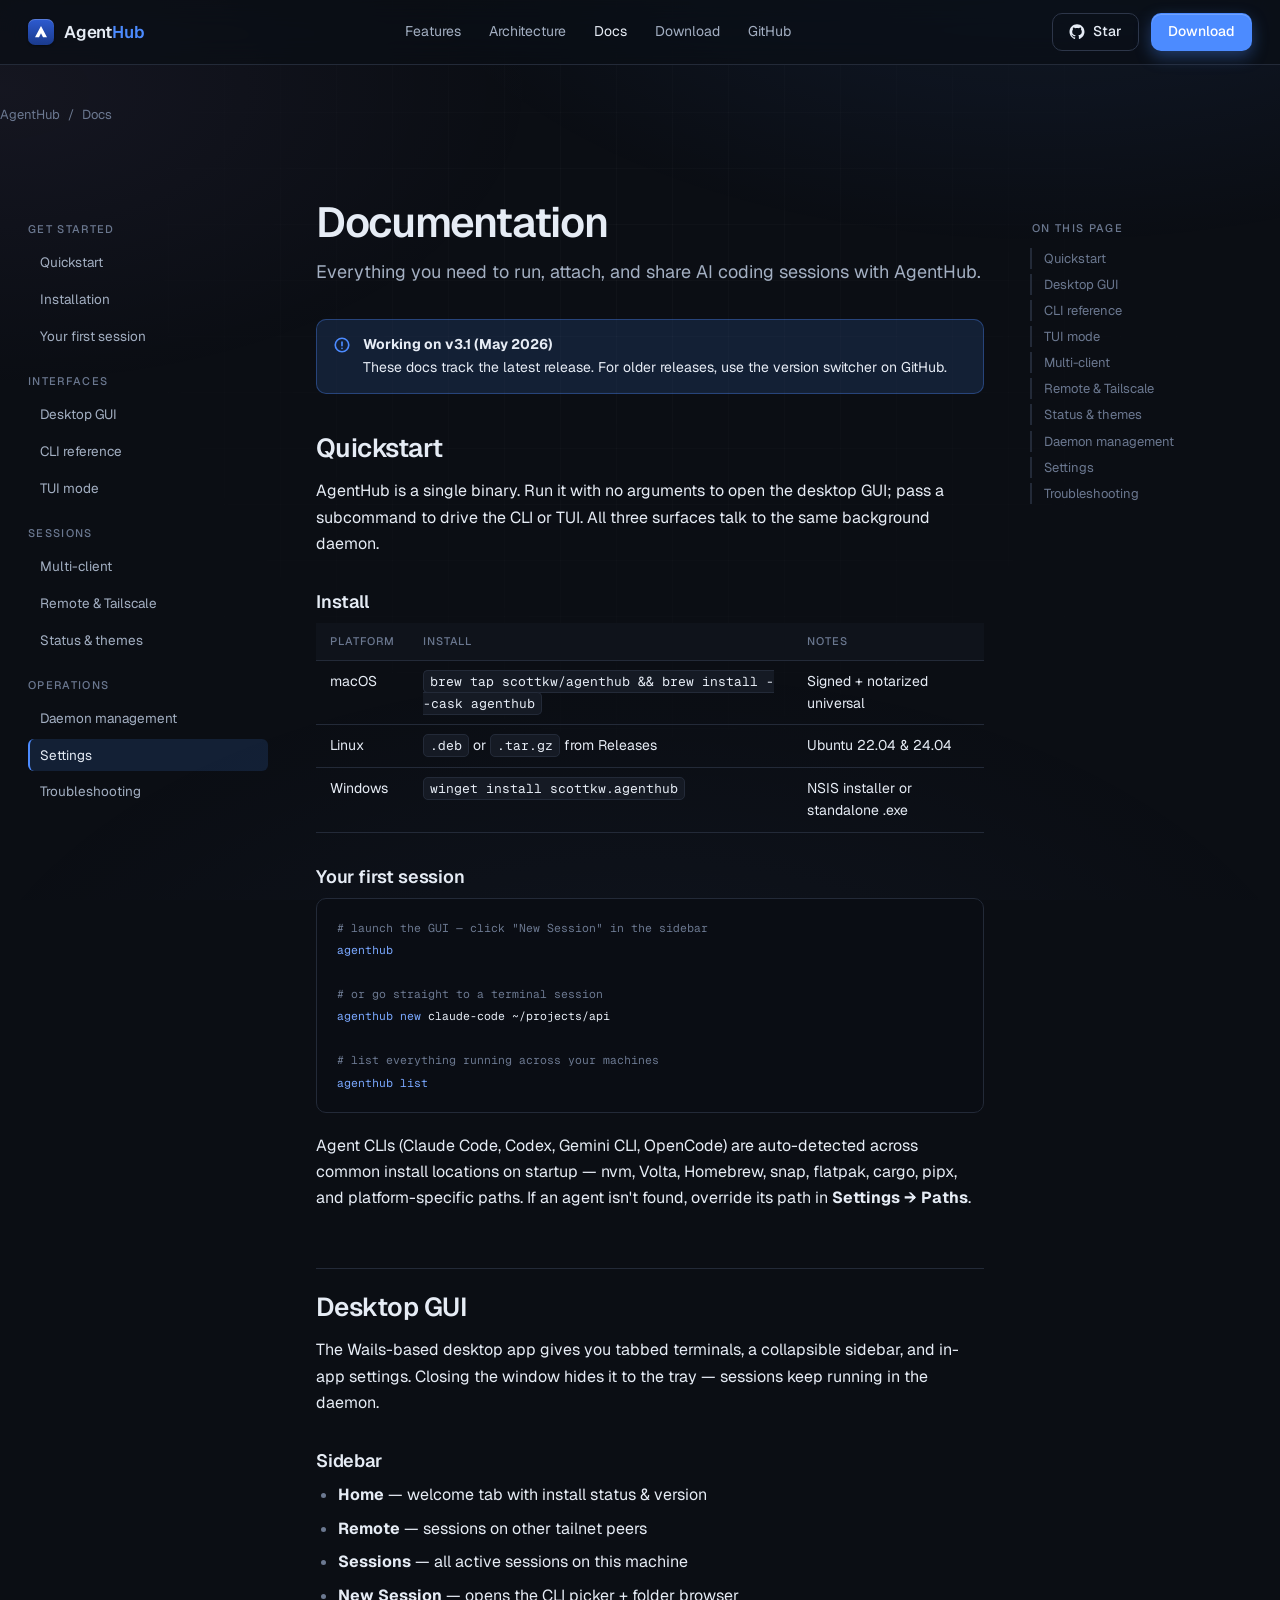
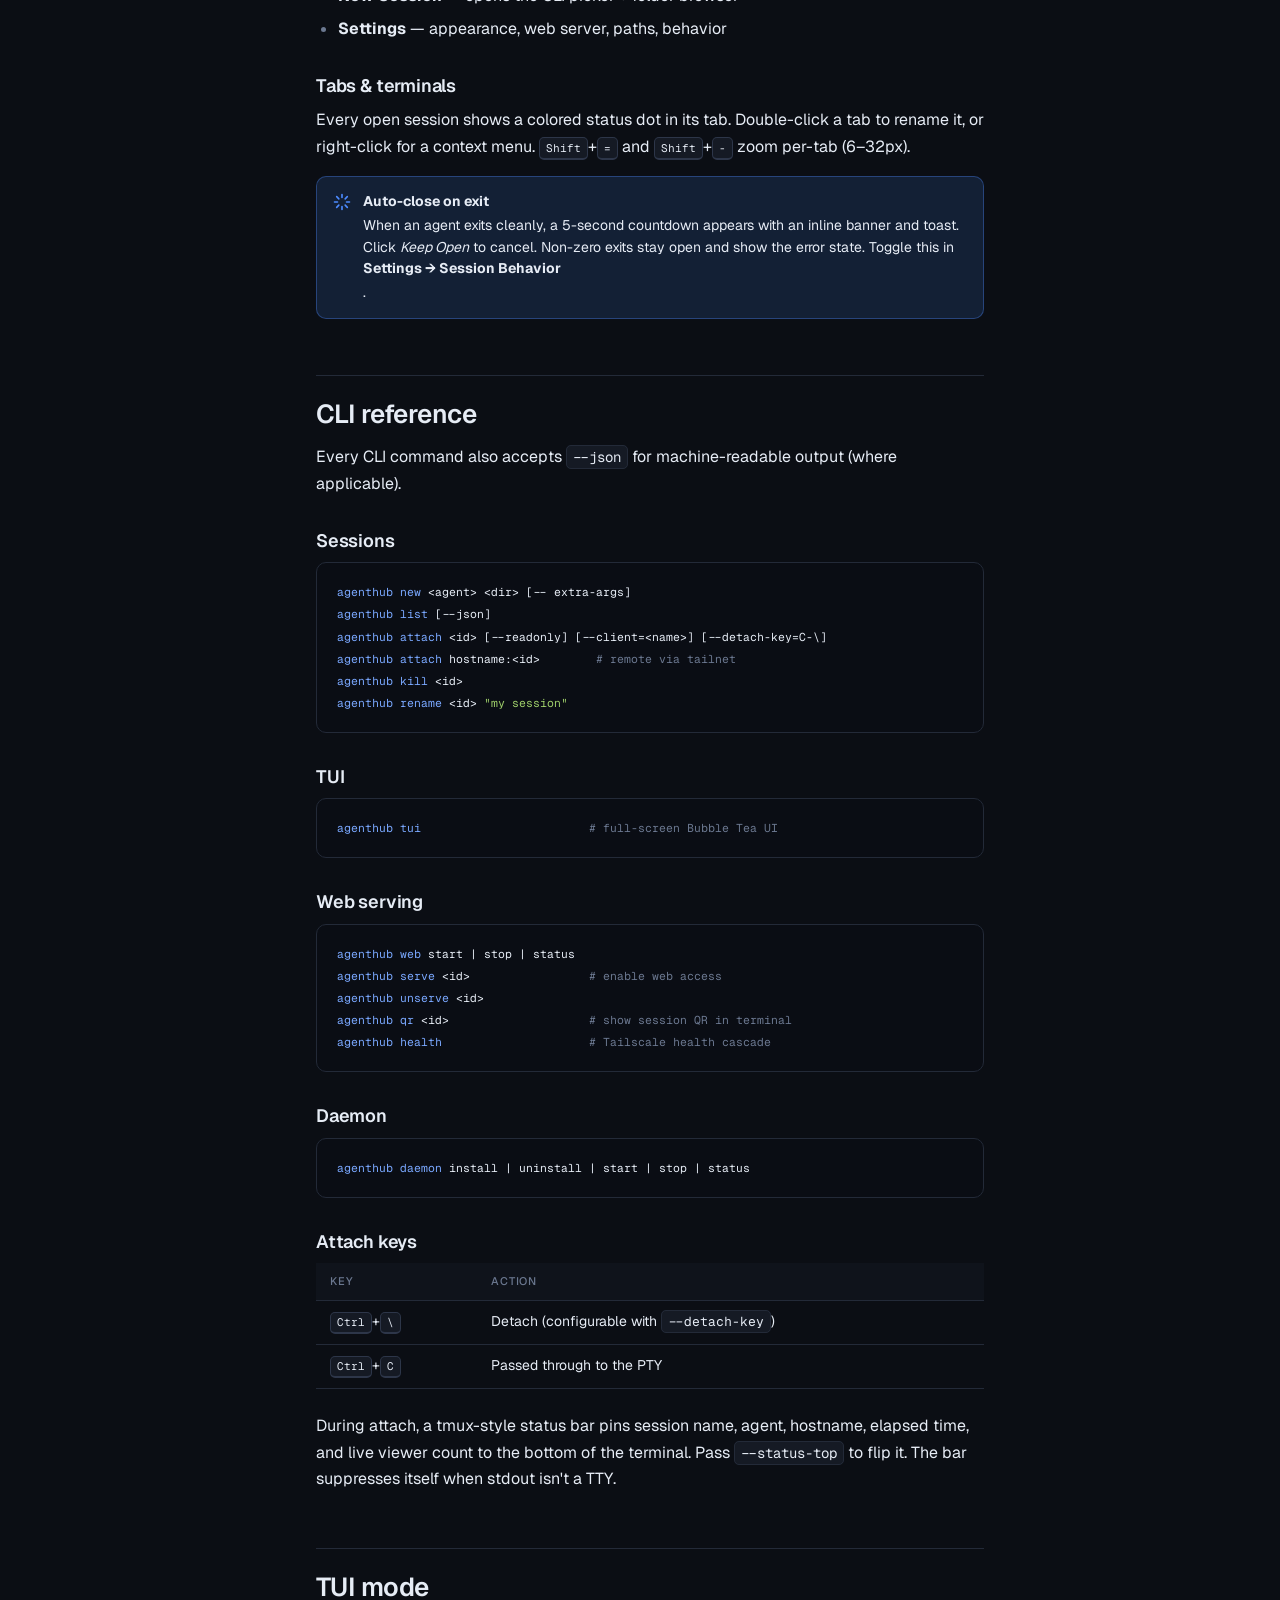
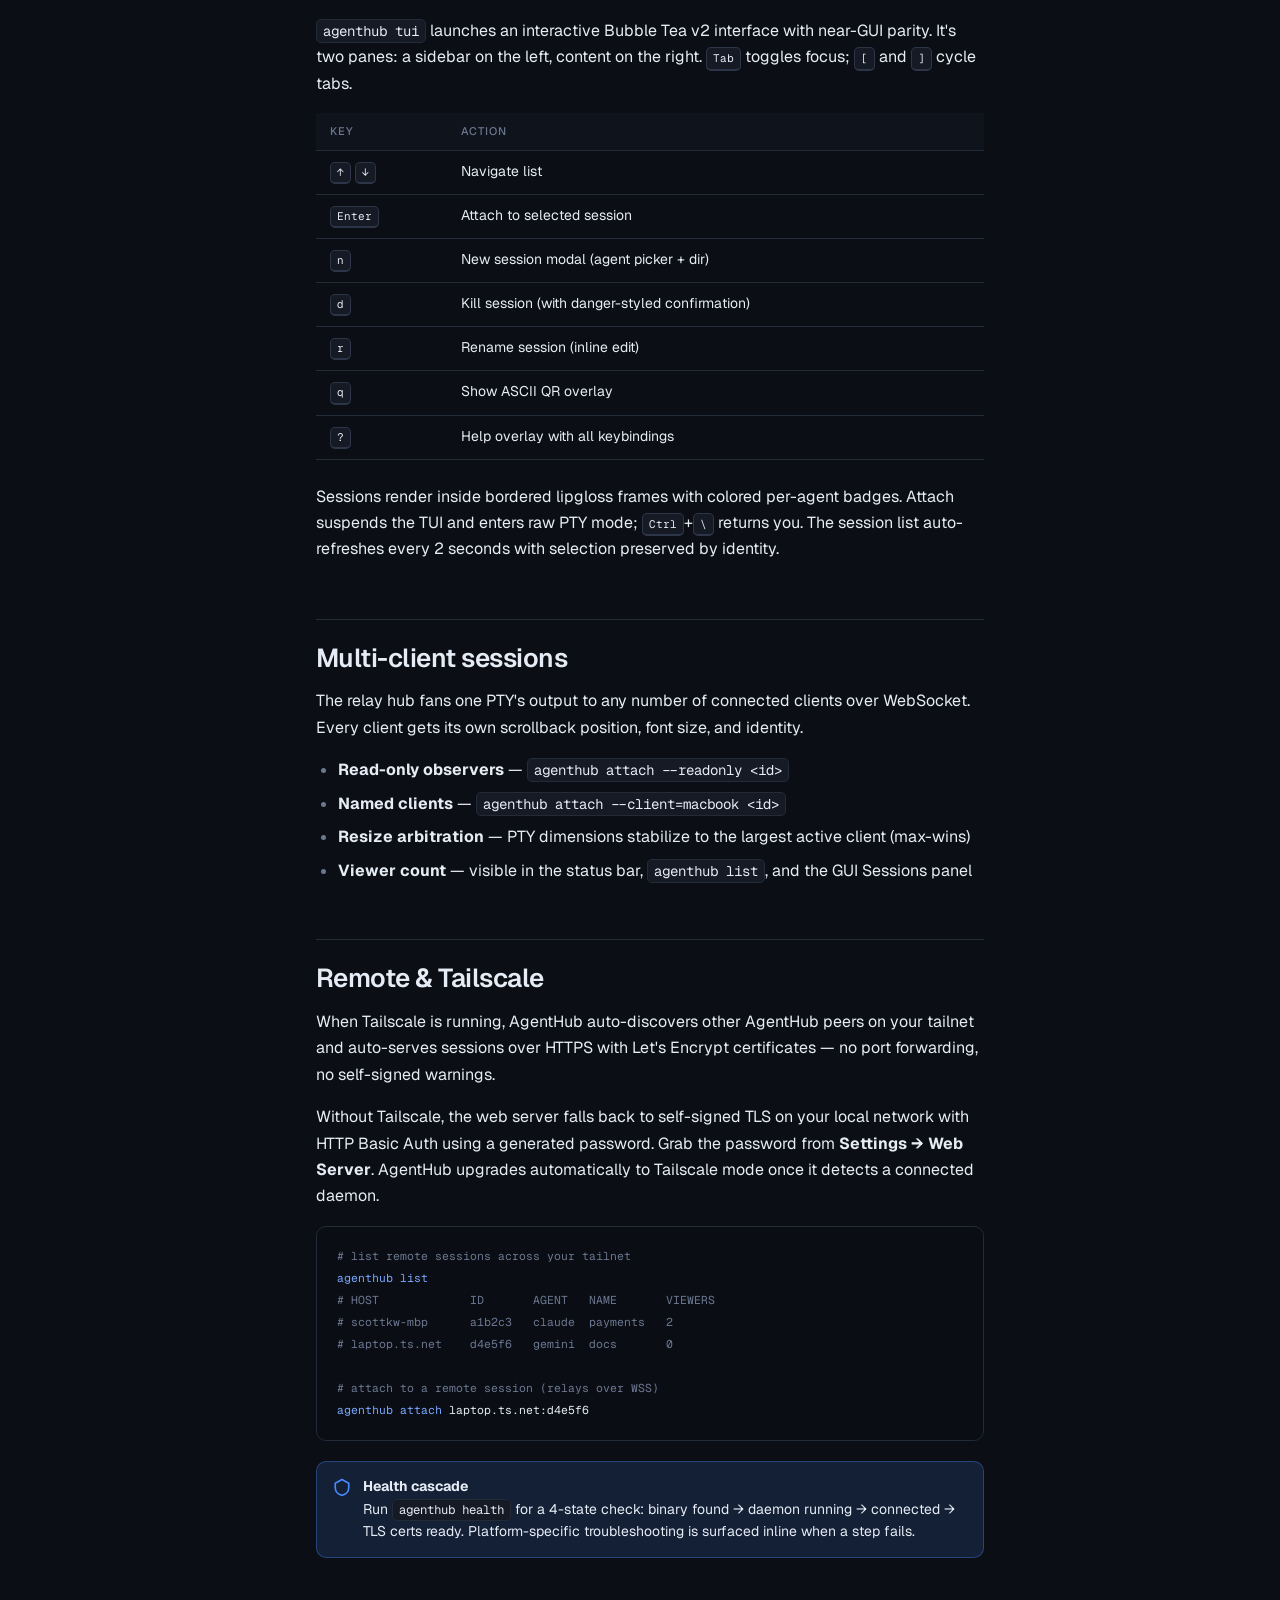
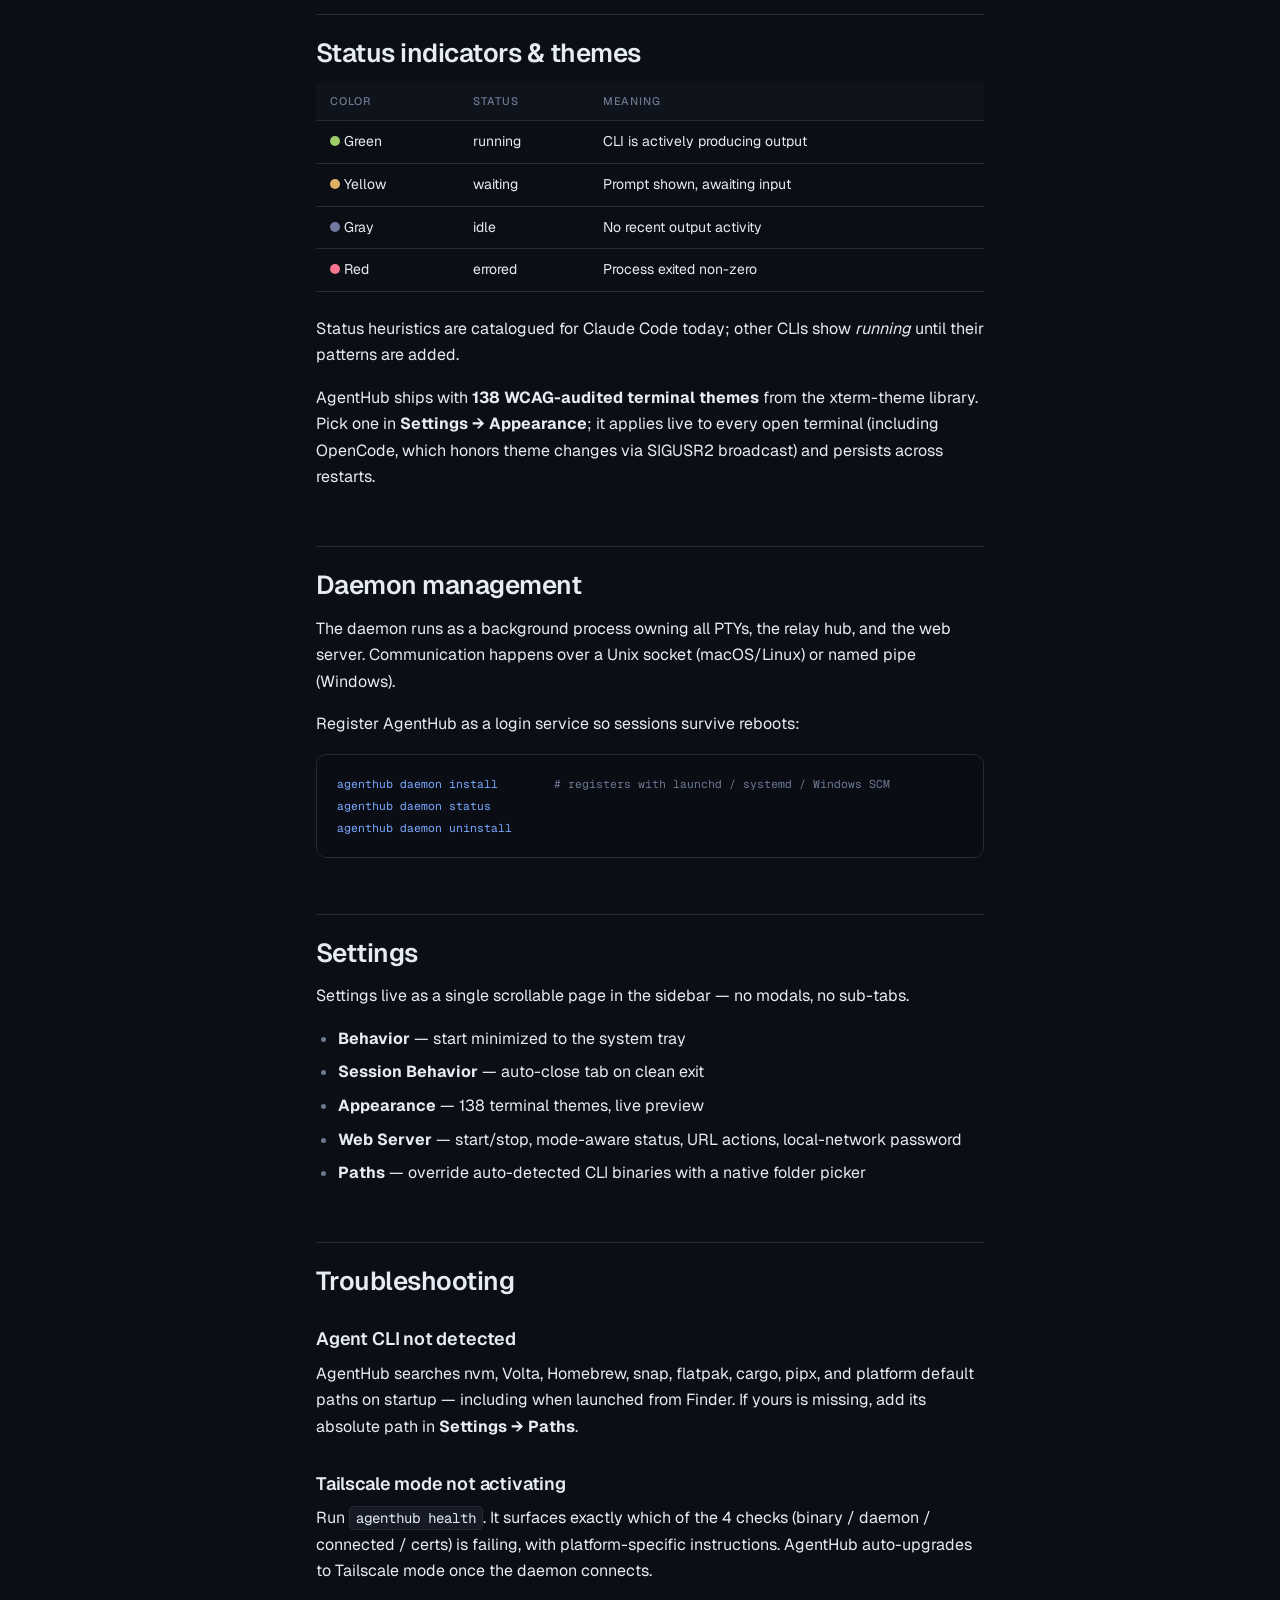
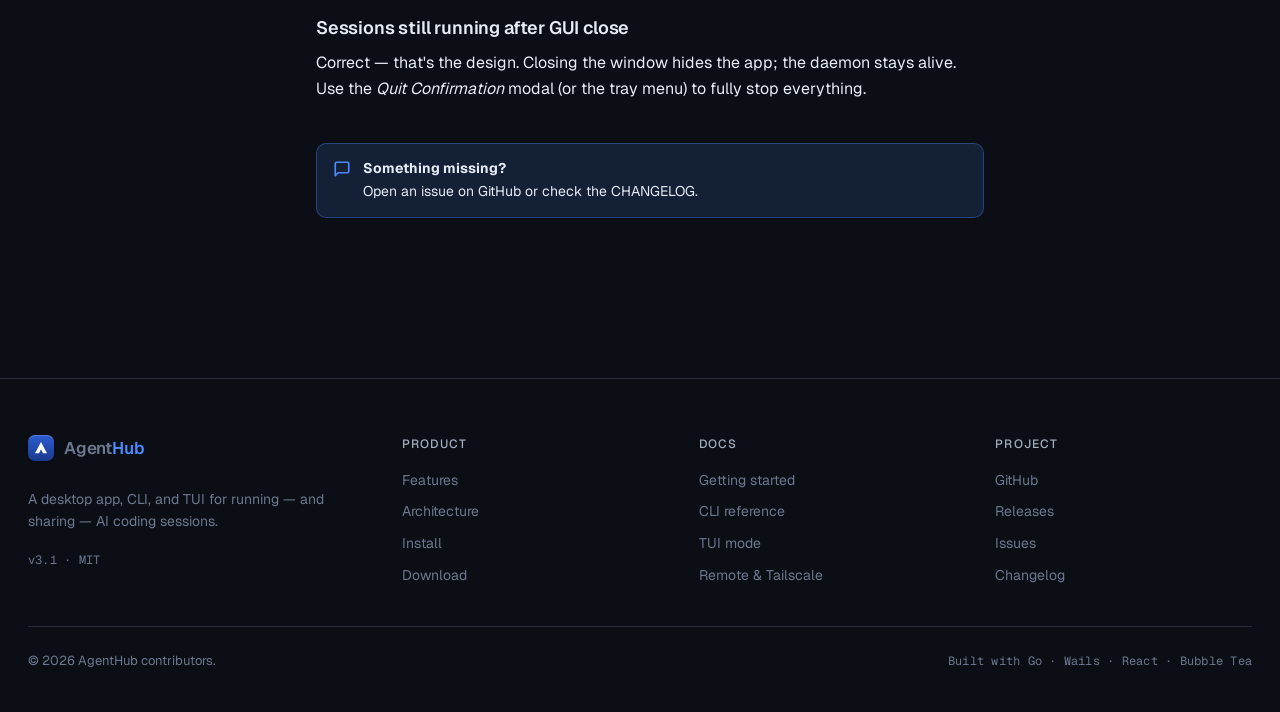
==== commit a9f7d854: "Update website for AgentHub v3.1.0 release Bumps version badges from v3.0 to v3.1 across hero, foote" ====
--- a/site/docs.html
+++ b/site/docs.html
@@ -228,7 +228,7 @@
 
       <div class="callout">
         <svg width="18" height="18" viewBox="0 0 24 24" fill="none" stroke="currentColor" stroke-width="2.2" stroke-linecap="round" stroke-linejoin="round"><circle cx="12" cy="12" r="9"/><path d="M12 8v5M12 16.5h.01"/></svg>
-        <div><strong>Working on v3.0 (Apr 2026)</strong>These docs track the latest release. For older releases, use the version switcher on GitHub.</div>
+        <div><strong>Working on v3.1 (May 2026)</strong>These docs track the latest release. For older releases, use the version switcher on GitHub.</div>
       </div>
 
       <h2 id="getting-started">Quickstart</h2>
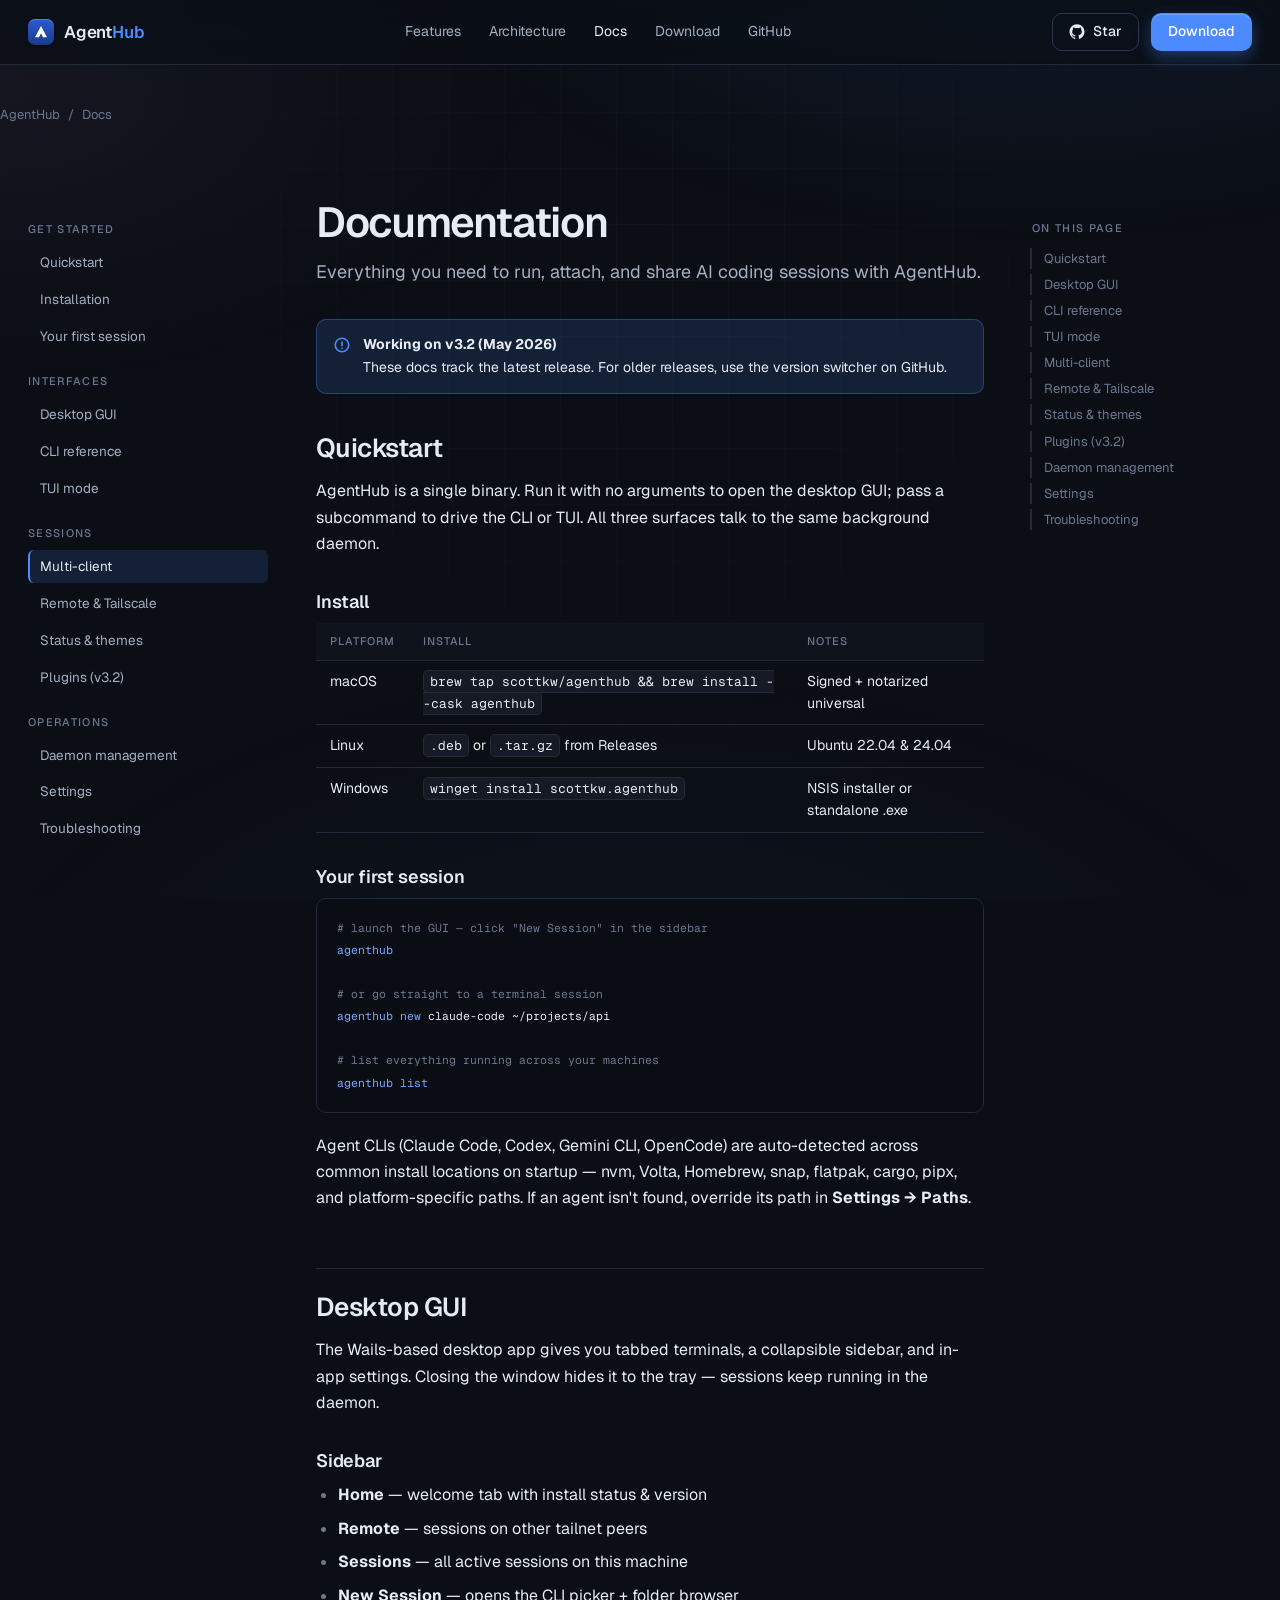
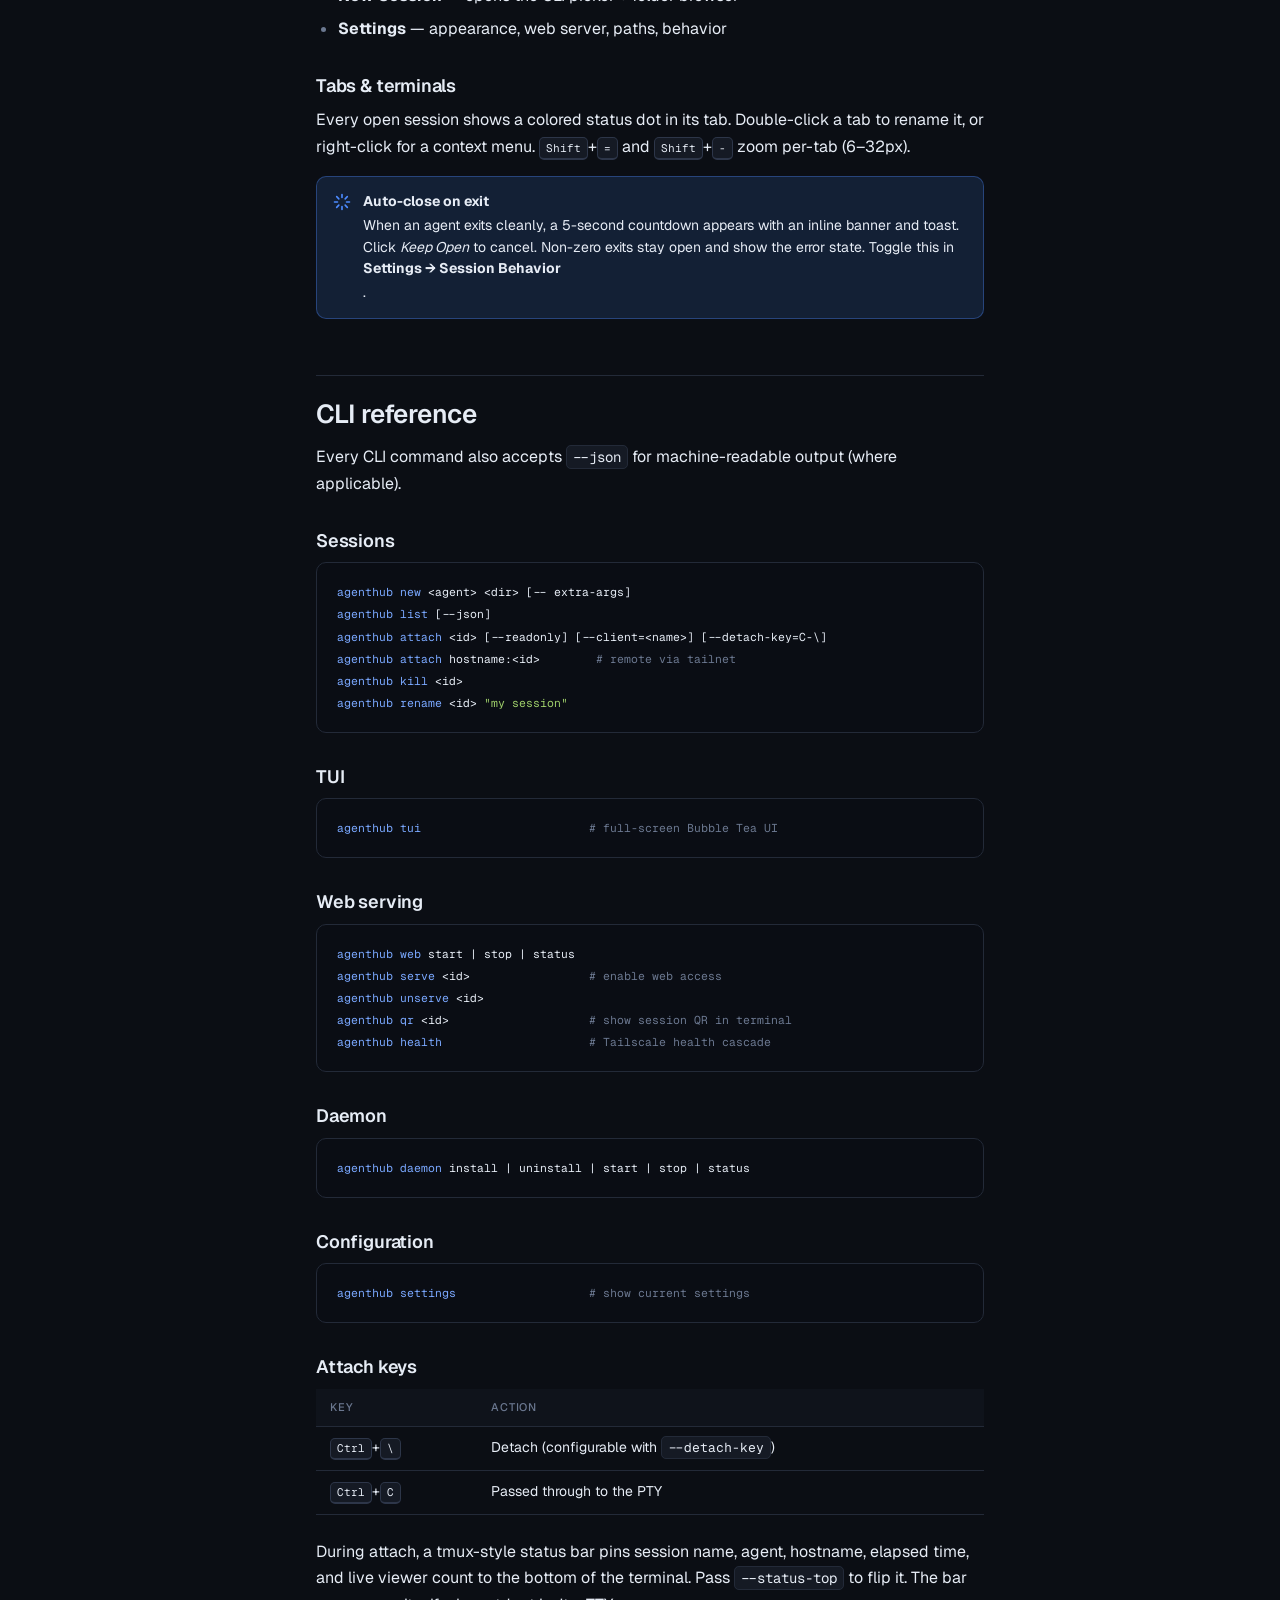
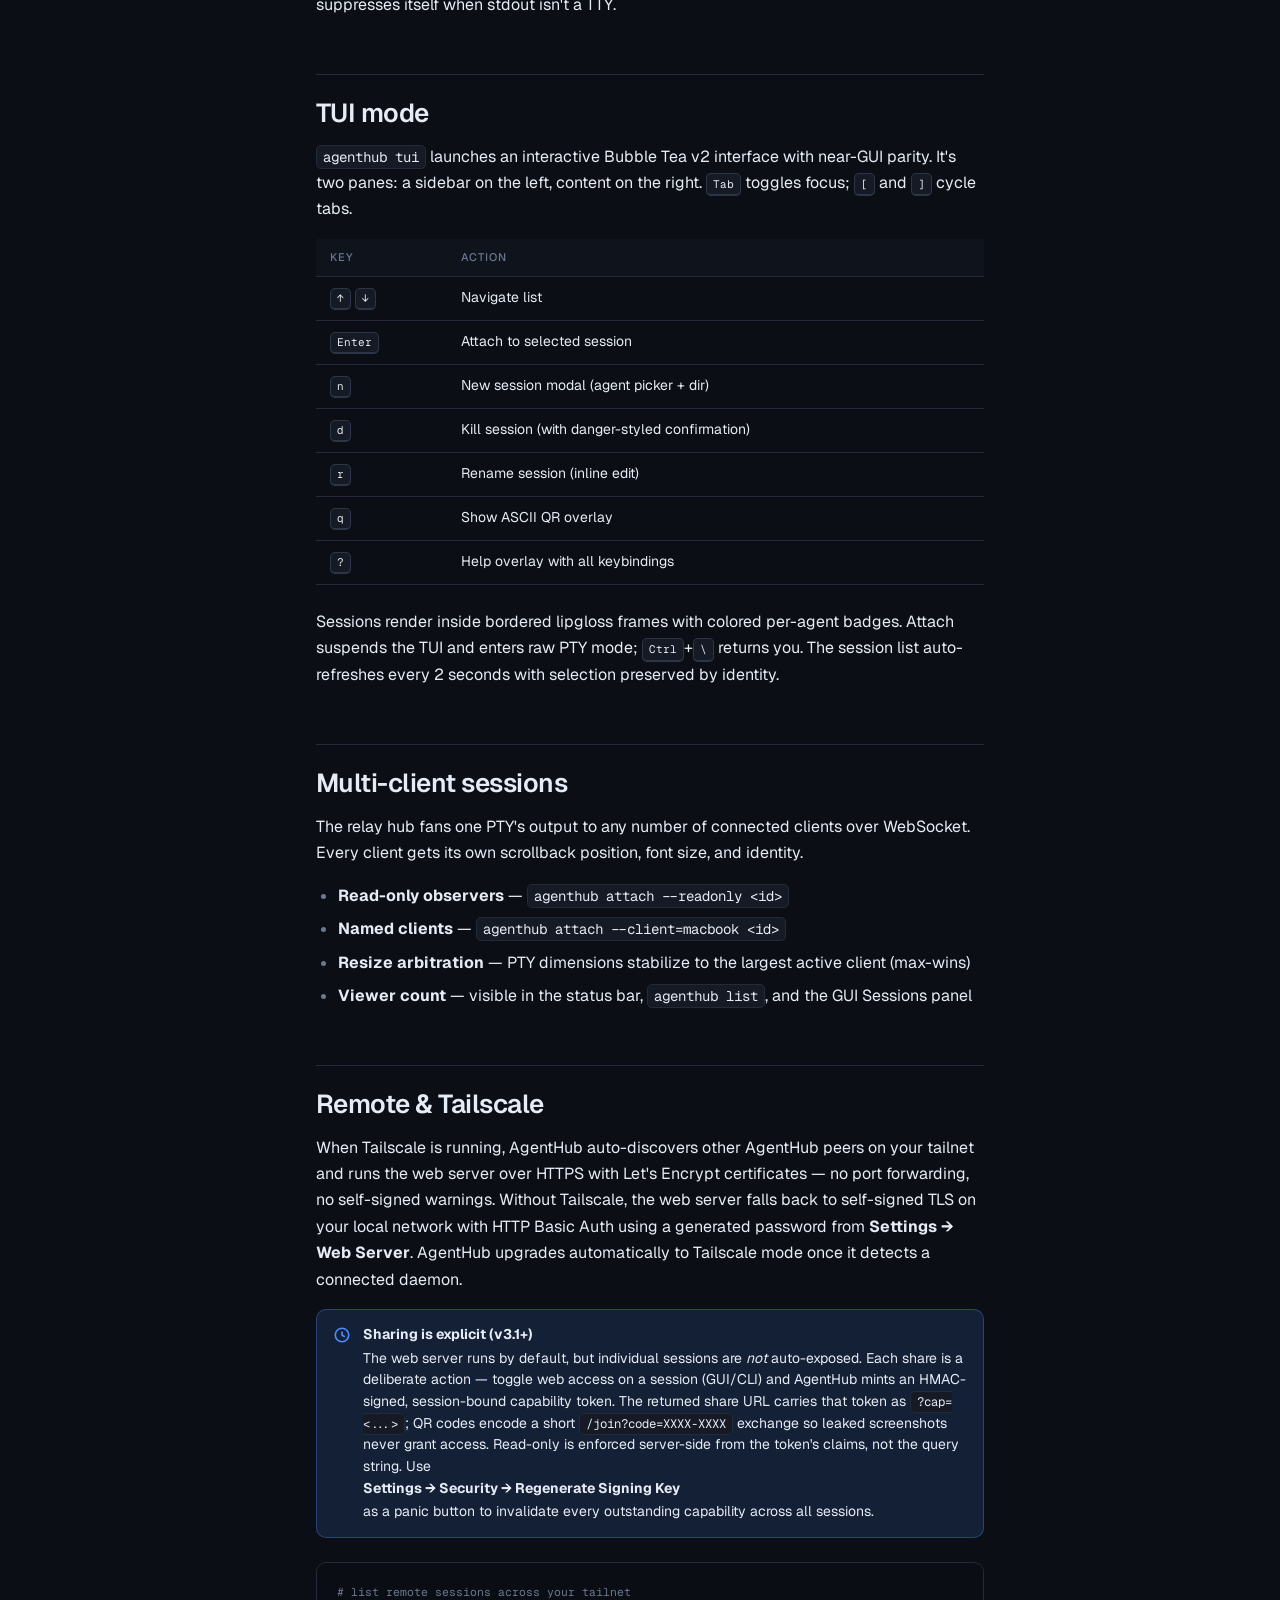
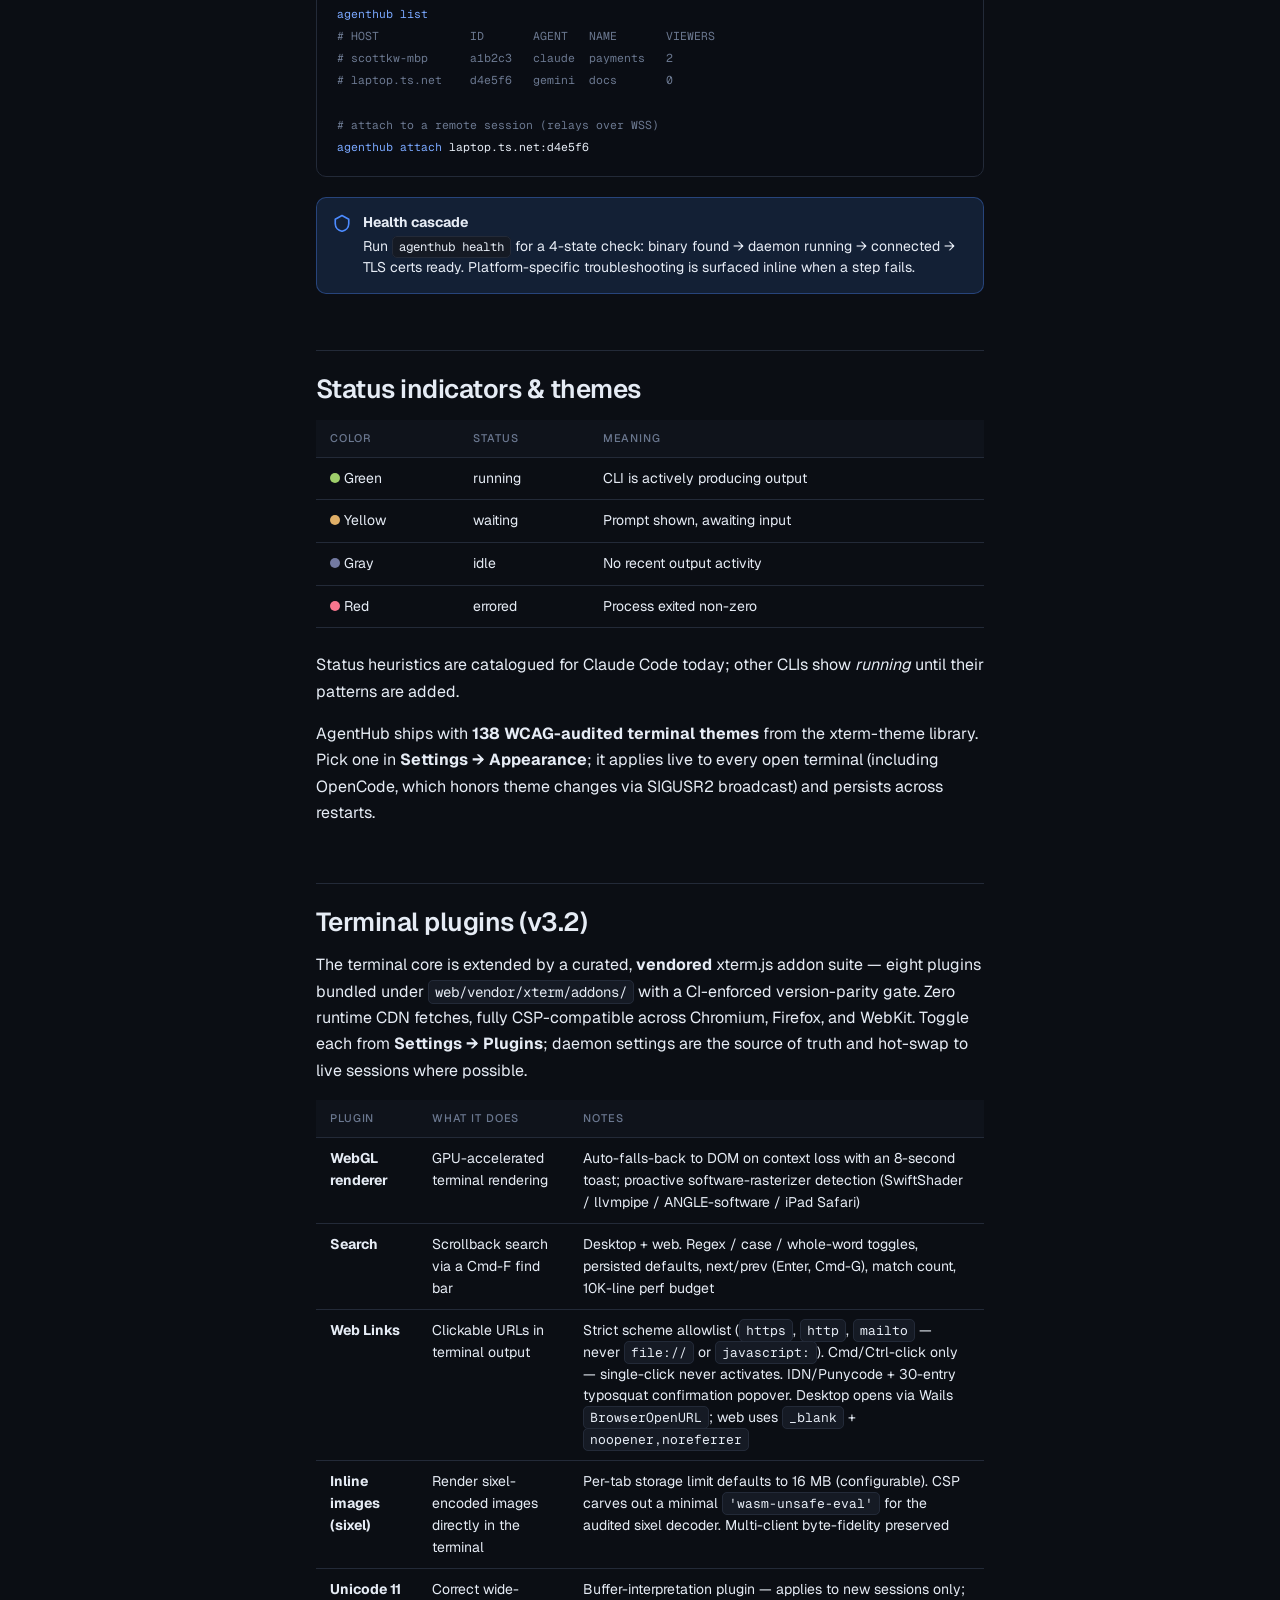
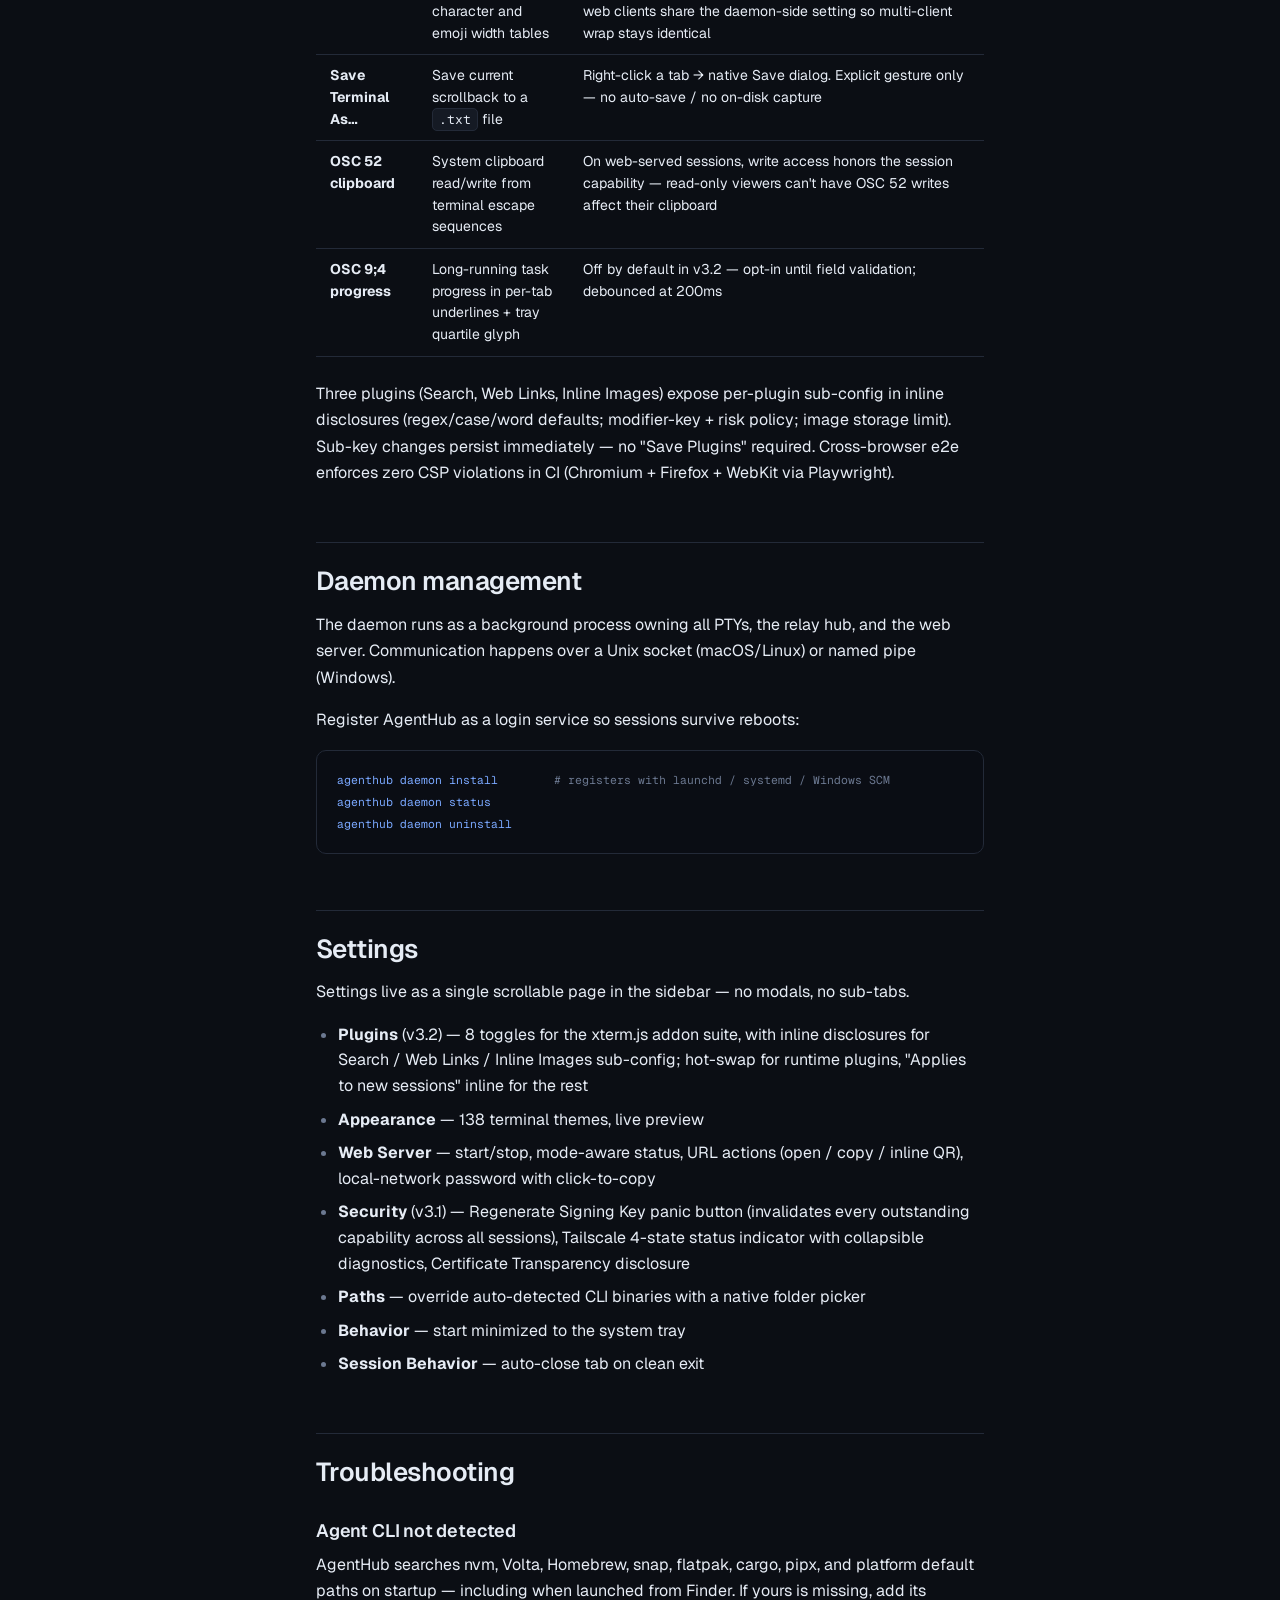
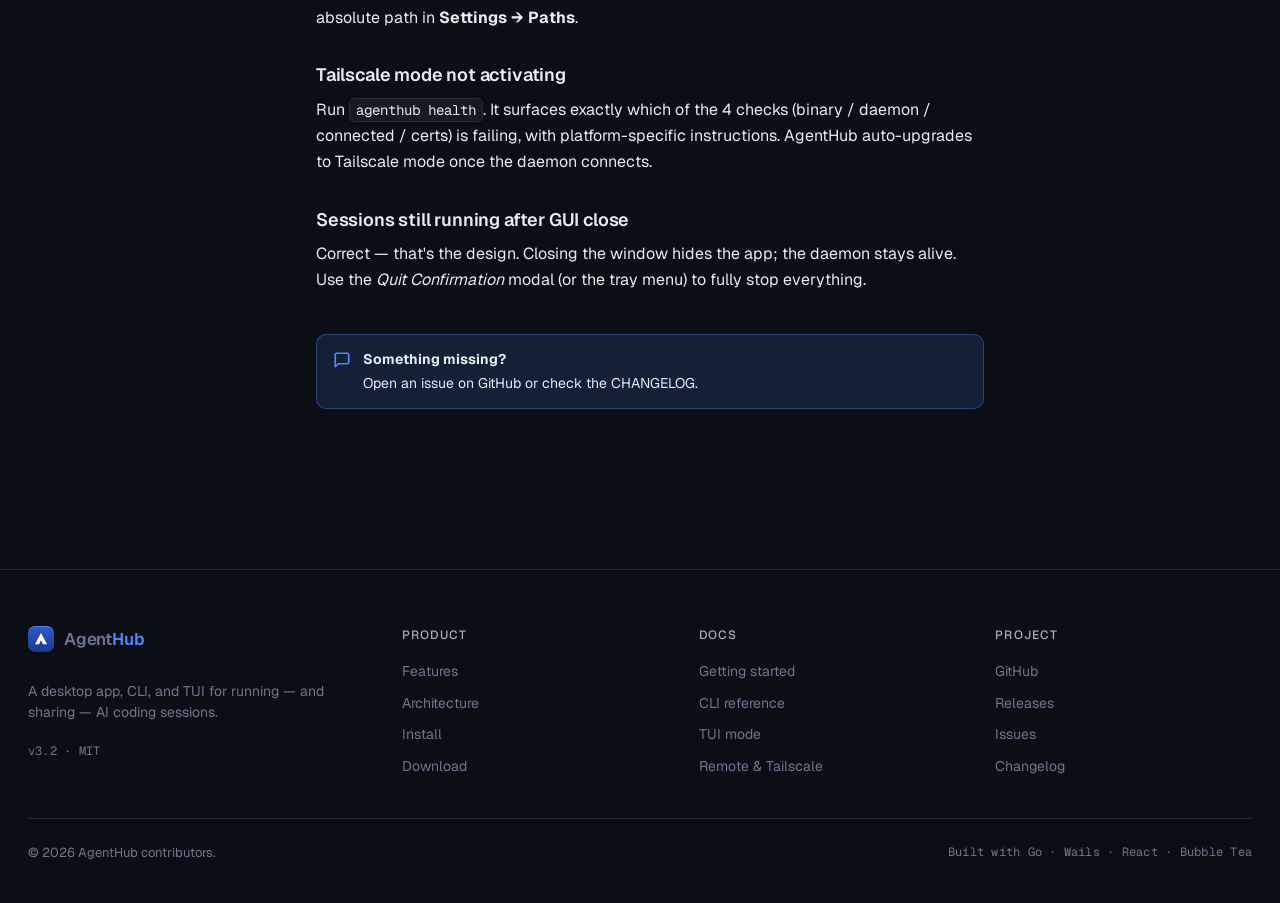
==== commit 5a93d65a: "Update website for AgentHub v3.2 release Sync site to v3.2: surface the new vendored xterm.js plugin" ====
--- a/site/docs.html
+++ b/site/docs.html
@@ -212,6 +212,7 @@
         <li><a href="#multi-client">Multi-client</a></li>
         <li><a href="#remote">Remote &amp; Tailscale</a></li>
         <li><a href="#status">Status &amp; themes</a></li>
+        <li><a href="#plugins">Plugins (v3.2)</a></li>
       </ul>
       <h5>Operations</h5>
       <ul>
@@ -228,7 +229,7 @@
 
       <div class="callout">
         <svg width="18" height="18" viewBox="0 0 24 24" fill="none" stroke="currentColor" stroke-width="2.2" stroke-linecap="round" stroke-linejoin="round"><circle cx="12" cy="12" r="9"/><path d="M12 8v5M12 16.5h.01"/></svg>
-        <div><strong>Working on v3.1 (May 2026)</strong>These docs track the latest release. For older releases, use the version switcher on GitHub.</div>
+        <div><strong>Working on v3.2 (May 2026)</strong>These docs track the latest release. For older releases, use the version switcher on GitHub.</div>
       </div>
 
       <h2 id="getting-started">Quickstart</h2>
@@ -299,6 +300,9 @@
 
       <h3>Daemon</h3>
 <pre><code><span class="kw">agenthub daemon</span> install | uninstall | start | stop | status</code></pre>
+
+      <h3>Configuration</h3>
+<pre><code><span class="kw">agenthub settings</span>                   <span class="cmt"># show current settings</span></code></pre>
 
       <h3>Attach keys</h3>
       <table>
@@ -338,8 +342,12 @@
       </ul>
 
       <h2 id="remote">Remote &amp; Tailscale</h2>
-      <p>When Tailscale is running, AgentHub auto-discovers other AgentHub peers on your tailnet and auto-serves sessions over HTTPS with Let's Encrypt certificates — no port forwarding, no self-signed warnings.</p>
-      <p>Without Tailscale, the web server falls back to self-signed TLS on your local network with HTTP Basic Auth using a generated password. Grab the password from <strong>Settings → Web Server</strong>. AgentHub upgrades automatically to Tailscale mode once it detects a connected daemon.</p>
+      <p>When Tailscale is running, AgentHub auto-discovers other AgentHub peers on your tailnet and runs the web server over HTTPS with Let's Encrypt certificates — no port forwarding, no self-signed warnings. Without Tailscale, the web server falls back to self-signed TLS on your local network with HTTP Basic Auth using a generated password from <strong>Settings → Web Server</strong>. AgentHub upgrades automatically to Tailscale mode once it detects a connected daemon.</p>
+
+      <div class="callout">
+        <svg width="18" height="18" viewBox="0 0 24 24" fill="none" stroke="currentColor" stroke-width="2.2" stroke-linecap="round" stroke-linejoin="round"><circle cx="12" cy="12" r="9"/><path d="M12 8v4l3 2"/></svg>
+        <div><strong>Sharing is explicit (v3.1+)</strong>The web server runs by default, but individual sessions are <em>not</em> auto-exposed. Each share is a deliberate action — toggle web access on a session (GUI/CLI) and AgentHub mints an HMAC-signed, session-bound capability token. The returned share URL carries that token as <code>?cap=&lt;...&gt;</code>; QR codes encode a short <code>/join?code=XXXX-XXXX</code> exchange so leaked screenshots never grant access. Read-only is enforced server-side from the token's claims, not the query string. Use <strong>Settings → Security → Regenerate Signing Key</strong> as a panic button to invalidate every outstanding capability across all sessions.</div>
+      </div>
 <pre><code><span class="cmt"># list remote sessions across your tailnet</span>
 <span class="kw">agenthub list</span>
 <span class="cmt"># HOST             ID       AGENT   NAME       VIEWERS</span>
@@ -367,6 +375,25 @@
       <p>Status heuristics are catalogued for Claude Code today; other CLIs show <em>running</em> until their patterns are added.</p>
       <p>AgentHub ships with <strong>138 WCAG-audited terminal themes</strong> from the xterm-theme library. Pick one in <strong>Settings → Appearance</strong>; it applies live to every open terminal (including OpenCode, which honors theme changes via SIGUSR2 broadcast) and persists across restarts.</p>
 
+      <h2 id="plugins">Terminal plugins (v3.2)</h2>
+      <p>The terminal core is extended by a curated, <strong>vendored</strong> xterm.js addon suite — eight plugins bundled under <code>web/vendor/xterm/addons/</code> with a CI-enforced version-parity gate. Zero runtime CDN fetches, fully CSP-compatible across Chromium, Firefox, and WebKit. Toggle each from <strong>Settings → Plugins</strong>; daemon settings are the source of truth and hot-swap to live sessions where possible.</p>
+
+      <table>
+        <thead><tr><th>Plugin</th><th>What it does</th><th>Notes</th></tr></thead>
+        <tbody>
+          <tr><td><strong>WebGL renderer</strong></td><td>GPU-accelerated terminal rendering</td><td>Auto-falls-back to DOM on context loss with an 8-second toast; proactive software-rasterizer detection (SwiftShader / llvmpipe / ANGLE-software / iPad Safari)</td></tr>
+          <tr><td><strong>Search</strong></td><td>Scrollback search via a Cmd-F find bar</td><td>Desktop + web. Regex / case / whole-word toggles, persisted defaults, next/prev (Enter, Cmd-G), match count, 10K-line perf budget</td></tr>
+          <tr><td><strong>Web Links</strong></td><td>Clickable URLs in terminal output</td><td>Strict scheme allowlist (<code>https</code>, <code>http</code>, <code>mailto</code> — never <code>file://</code> or <code>javascript:</code>). Cmd/Ctrl-click only — single-click never activates. IDN/Punycode + 30-entry typosquat confirmation popover. Desktop opens via Wails <code>BrowserOpenURL</code>; web uses <code>_blank</code> + <code>noopener,noreferrer</code></td></tr>
+          <tr><td><strong>Inline images (sixel)</strong></td><td>Render sixel-encoded images directly in the terminal</td><td>Per-tab storage limit defaults to 16 MB (configurable). CSP carves out a minimal <code>'wasm-unsafe-eval'</code> for the audited sixel decoder. Multi-client byte-fidelity preserved</td></tr>
+          <tr><td><strong>Unicode 11</strong></td><td>Correct wide-character and emoji width tables</td><td>Buffer-interpretation plugin — applies to new sessions only; web clients share the daemon-side setting so multi-client wrap stays identical</td></tr>
+          <tr><td><strong>Save Terminal As…</strong></td><td>Save current scrollback to a <code>.txt</code> file</td><td>Right-click a tab → native Save dialog. Explicit gesture only — no auto-save / no on-disk capture</td></tr>
+          <tr><td><strong>OSC 52 clipboard</strong></td><td>System clipboard read/write from terminal escape sequences</td><td>On web-served sessions, write access honors the session capability — read-only viewers can't have OSC 52 writes affect their clipboard</td></tr>
+          <tr><td><strong>OSC 9;4 progress</strong></td><td>Long-running task progress in per-tab underlines + tray quartile glyph</td><td>Off by default in v3.2 — opt-in until field validation; debounced at 200ms</td></tr>
+        </tbody>
+      </table>
+
+      <p>Three plugins (Search, Web Links, Inline Images) expose per-plugin sub-config in inline disclosures (regex/case/word defaults; modifier-key + risk policy; image storage limit). Sub-key changes persist immediately — no "Save Plugins" required. Cross-browser e2e enforces zero CSP violations in CI (Chromium + Firefox + WebKit via Playwright).</p>
+
       <h2 id="daemon">Daemon management</h2>
       <p>The daemon runs as a background process owning all PTYs, the relay hub, and the web server. Communication happens over a Unix socket (macOS/Linux) or named pipe (Windows).</p>
       <p>Register AgentHub as a login service so sessions survive reboots:</p>
@@ -377,11 +404,13 @@
       <h2 id="settings">Settings</h2>
       <p>Settings live as a single scrollable page in the sidebar — no modals, no sub-tabs.</p>
       <ul>
+        <li><strong>Plugins</strong> (v3.2) — 8 toggles for the xterm.js addon suite, with inline disclosures for Search / Web Links / Inline Images sub-config; hot-swap for runtime plugins, "Applies to new sessions" inline for the rest</li>
+        <li><strong>Appearance</strong> — 138 terminal themes, live preview</li>
+        <li><strong>Web Server</strong> — start/stop, mode-aware status, URL actions (open / copy / inline QR), local-network password with click-to-copy</li>
+        <li><strong>Security</strong> (v3.1) — Regenerate Signing Key panic button (invalidates every outstanding capability across all sessions), Tailscale 4-state status indicator with collapsible diagnostics, Certificate Transparency disclosure</li>
+        <li><strong>Paths</strong> — override auto-detected CLI binaries with a native folder picker</li>
         <li><strong>Behavior</strong> — start minimized to the system tray</li>
         <li><strong>Session Behavior</strong> — auto-close tab on clean exit</li>
-        <li><strong>Appearance</strong> — 138 terminal themes, live preview</li>
-        <li><strong>Web Server</strong> — start/stop, mode-aware status, URL actions, local-network password</li>
-        <li><strong>Paths</strong> — override auto-detected CLI binaries with a native folder picker</li>
       </ul>
 
       <h2 id="troubleshooting">Troubleshooting</h2>
@@ -409,6 +438,7 @@
         <li><a href="#multi-client">Multi-client</a></li>
         <li><a href="#remote">Remote &amp; Tailscale</a></li>
         <li><a href="#status">Status &amp; themes</a></li>
+        <li><a href="#plugins">Plugins (v3.2)</a></li>
         <li><a href="#daemon">Daemon management</a></li>
         <li><a href="#settings">Settings</a></li>
         <li><a href="#troubleshooting">Troubleshooting</a></li>
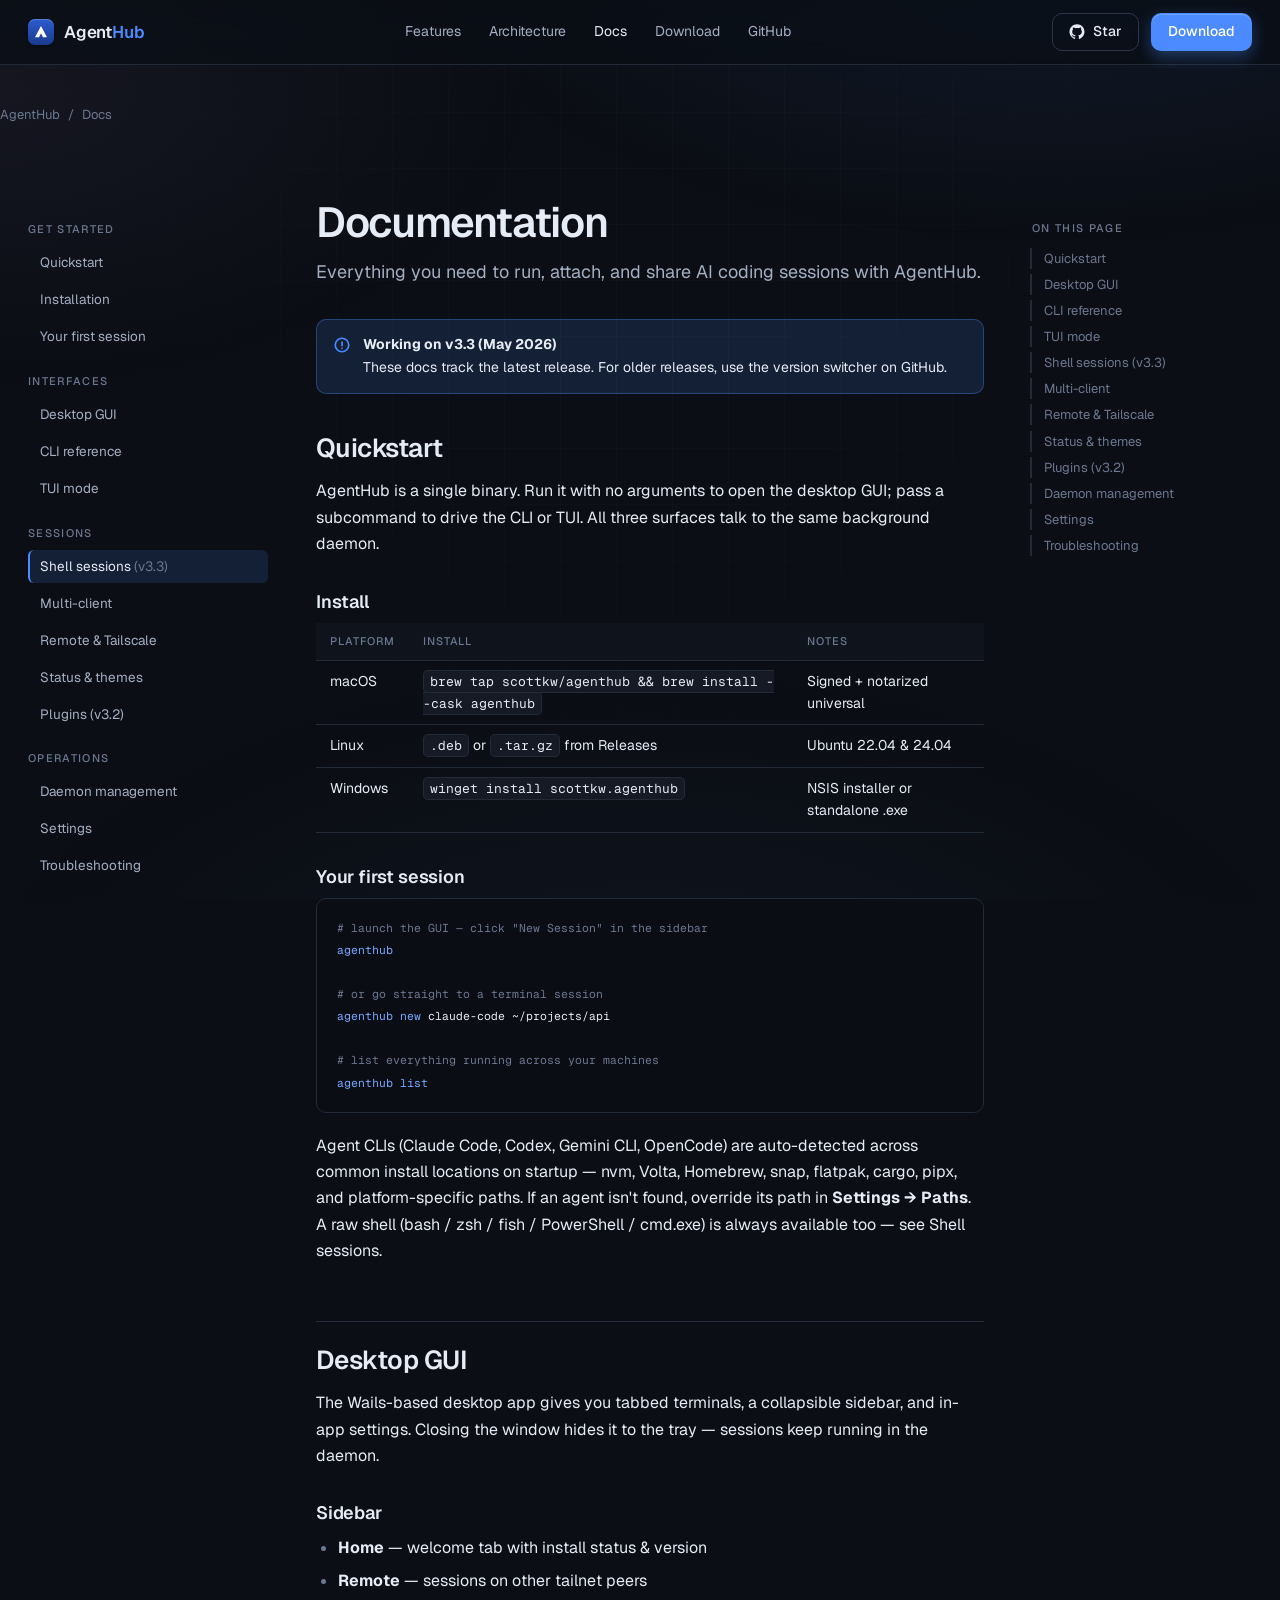
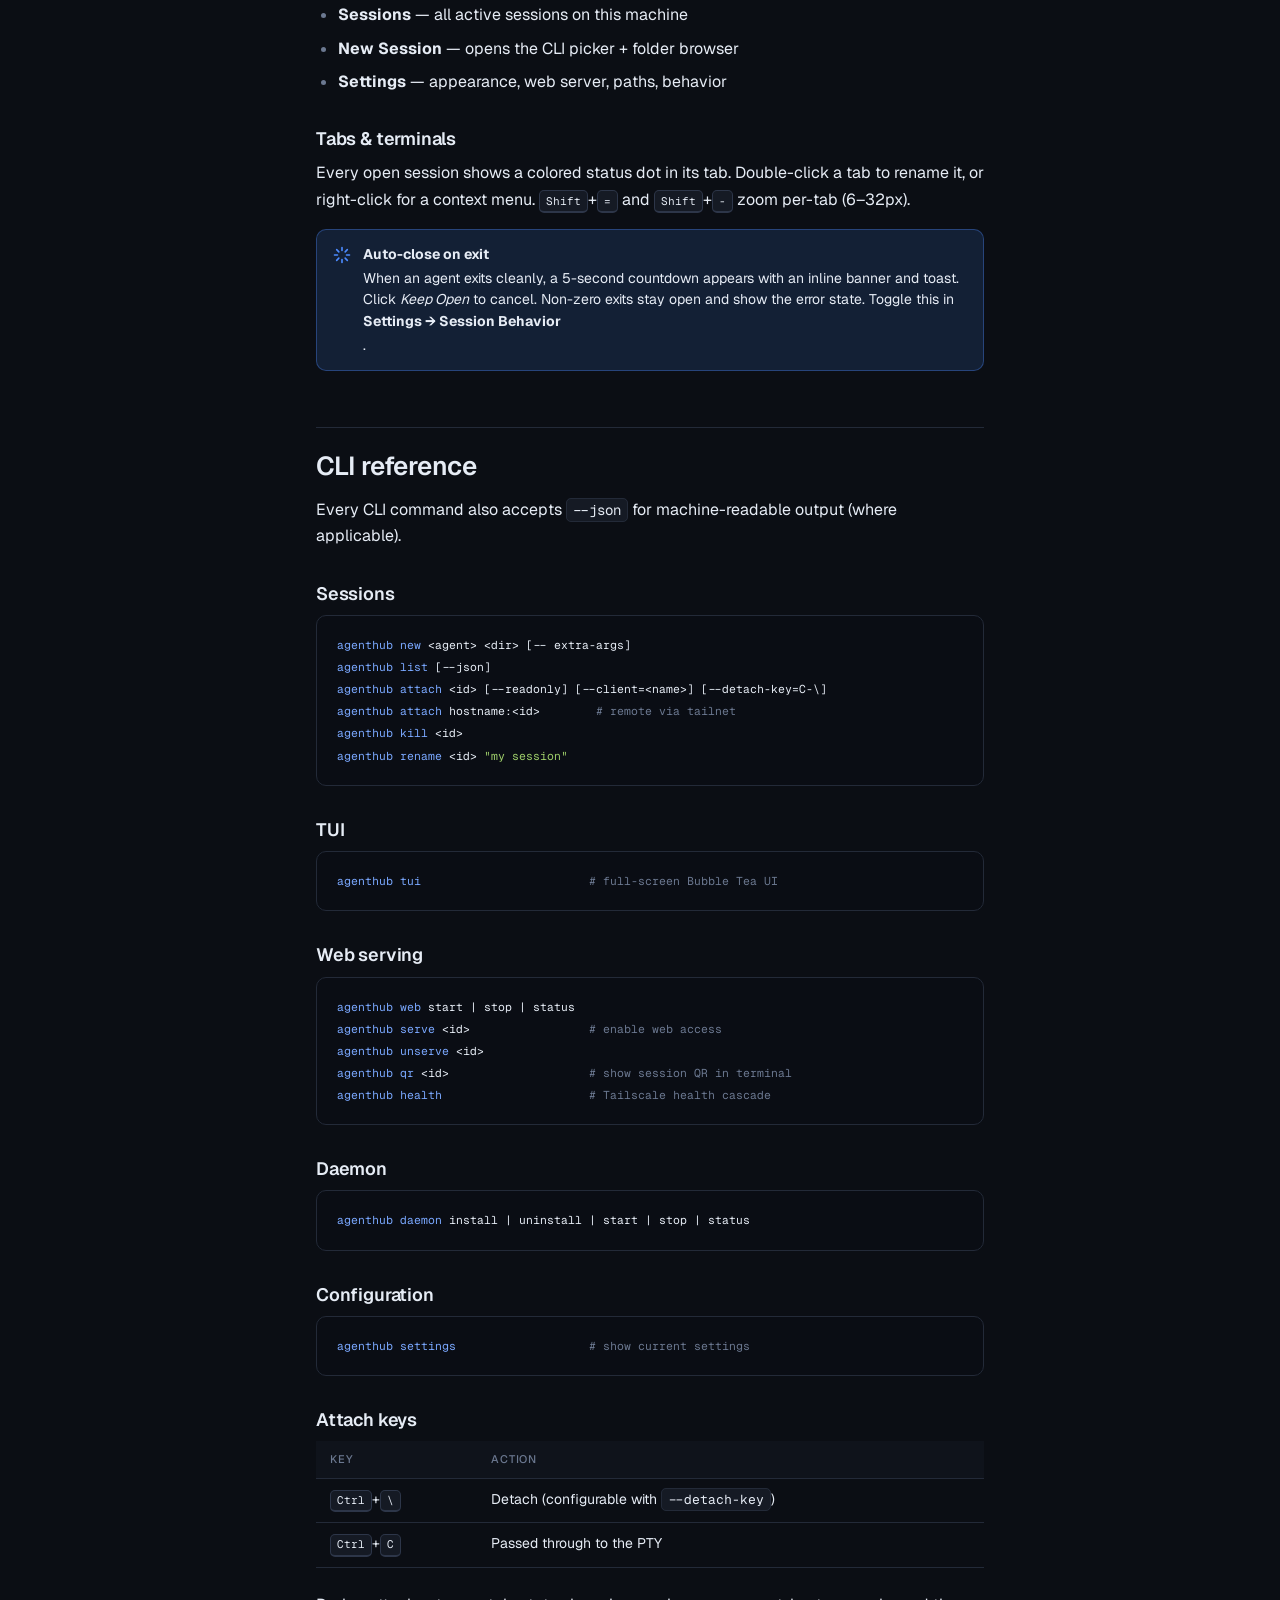
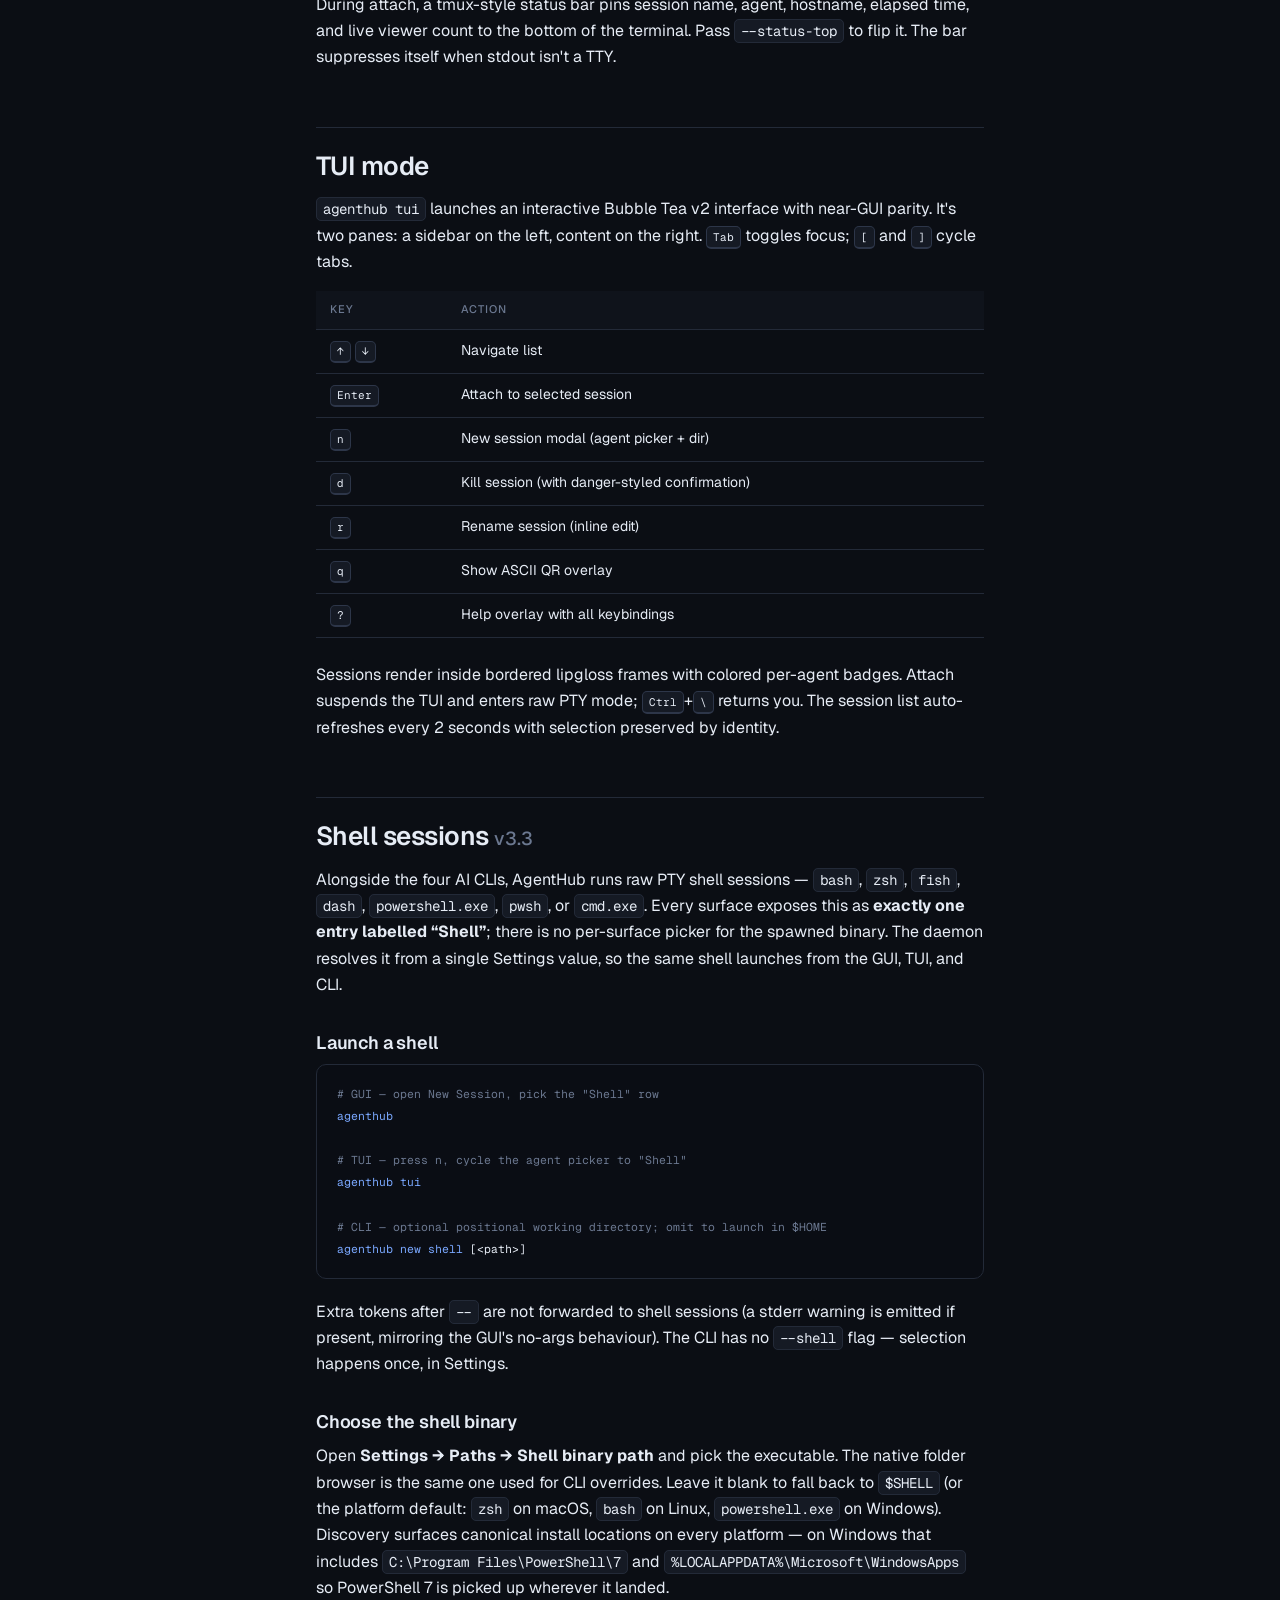
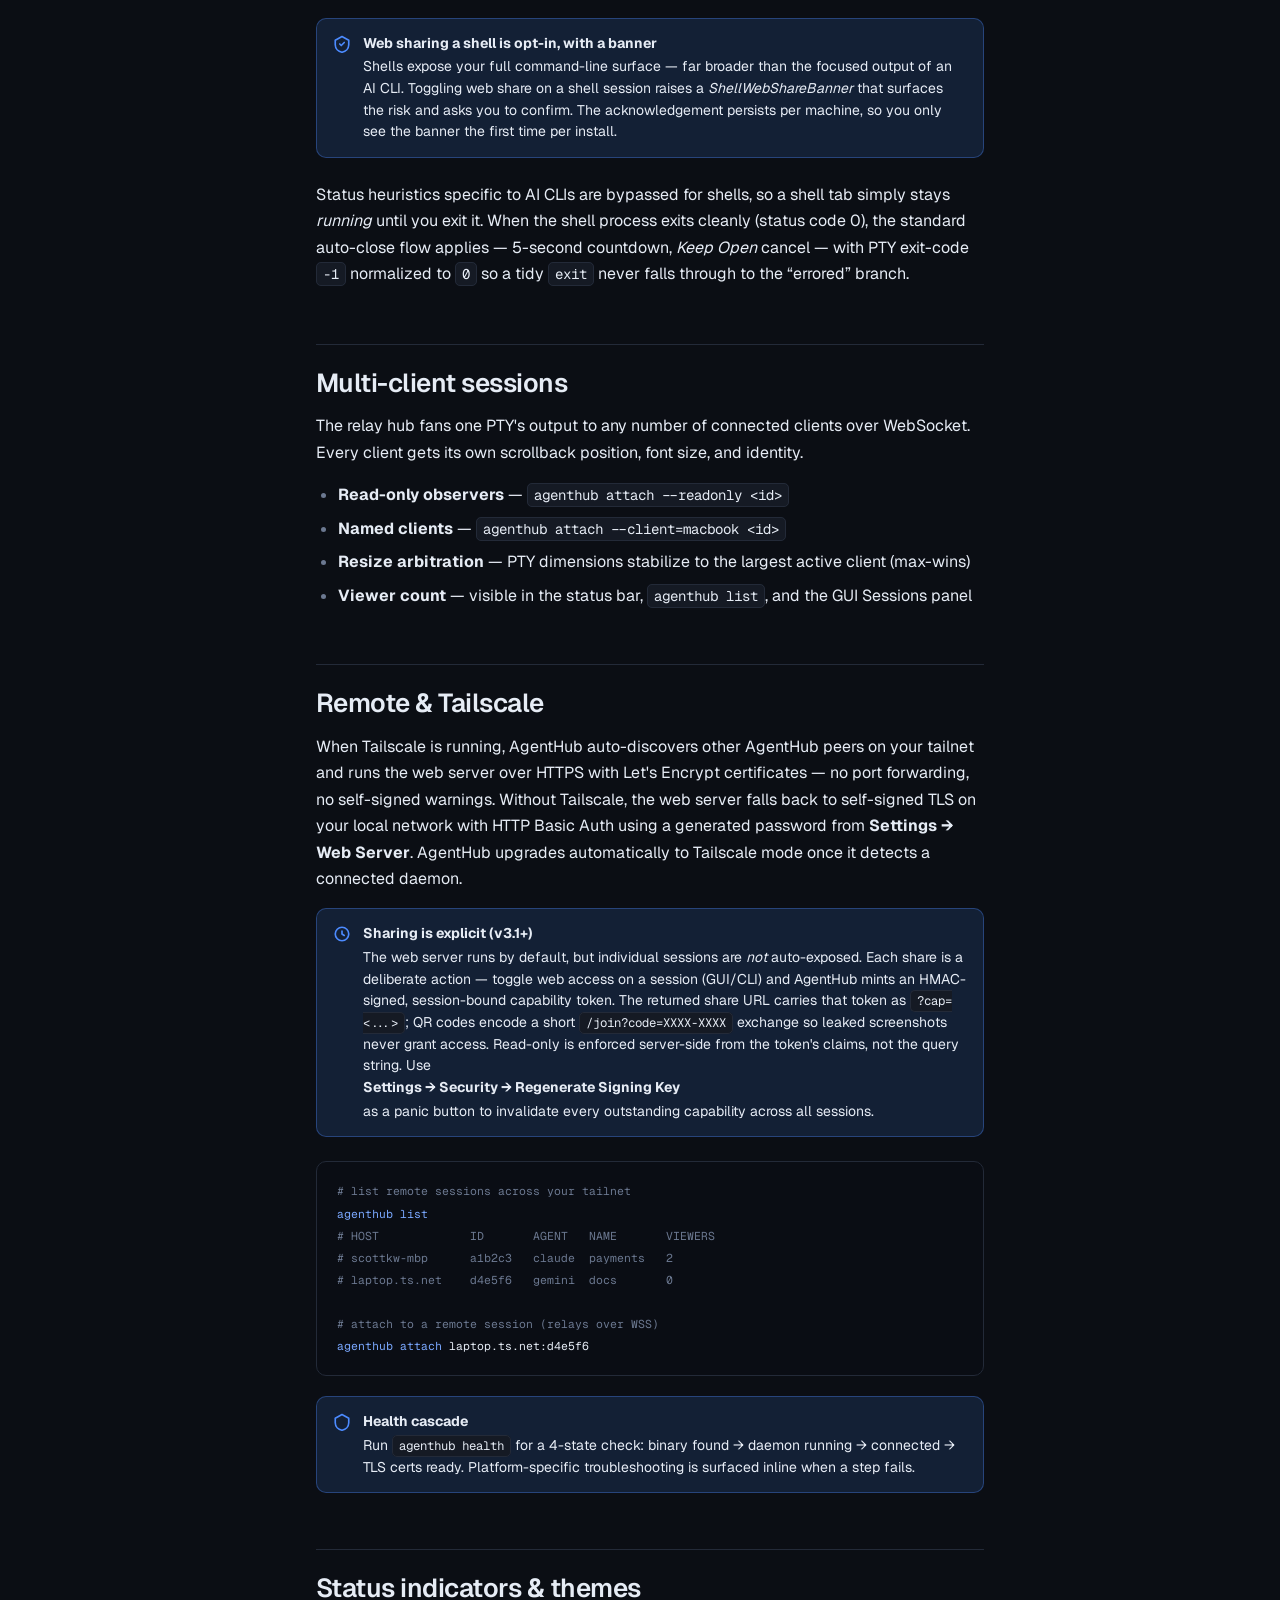
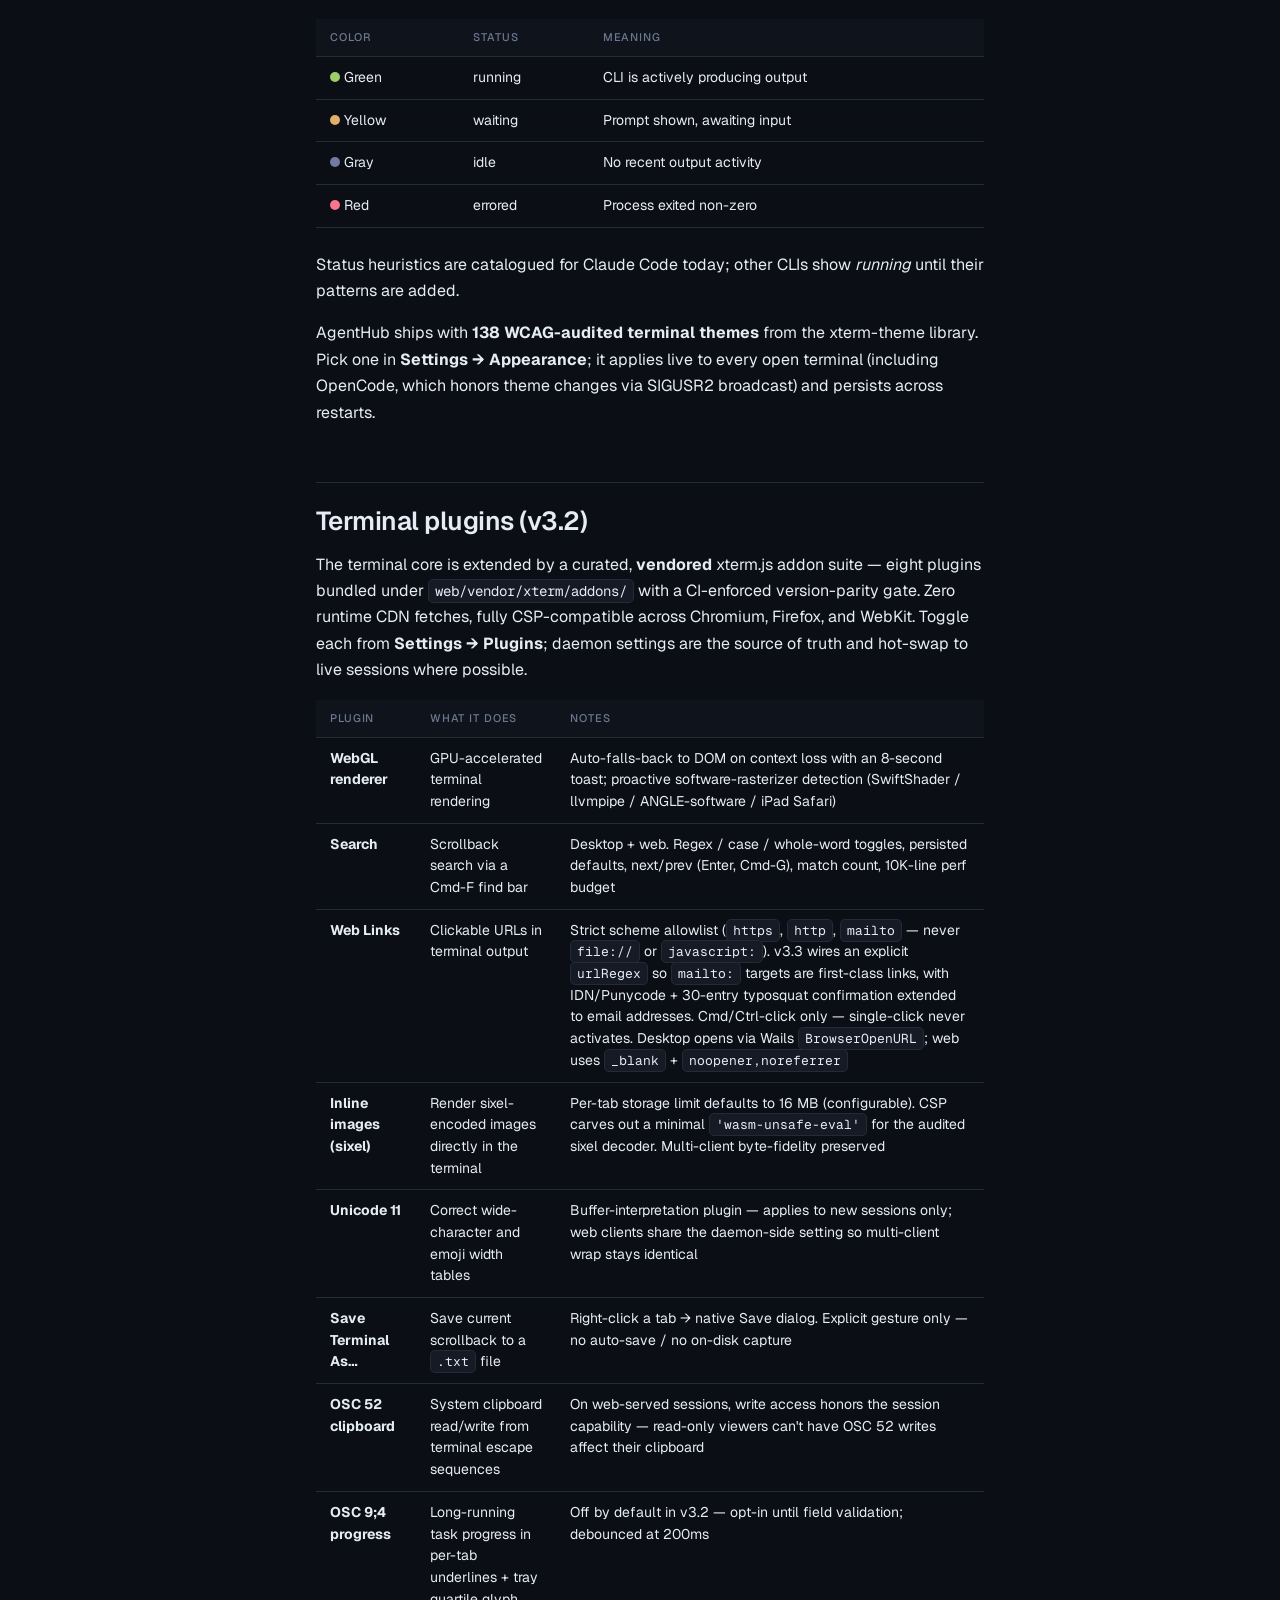
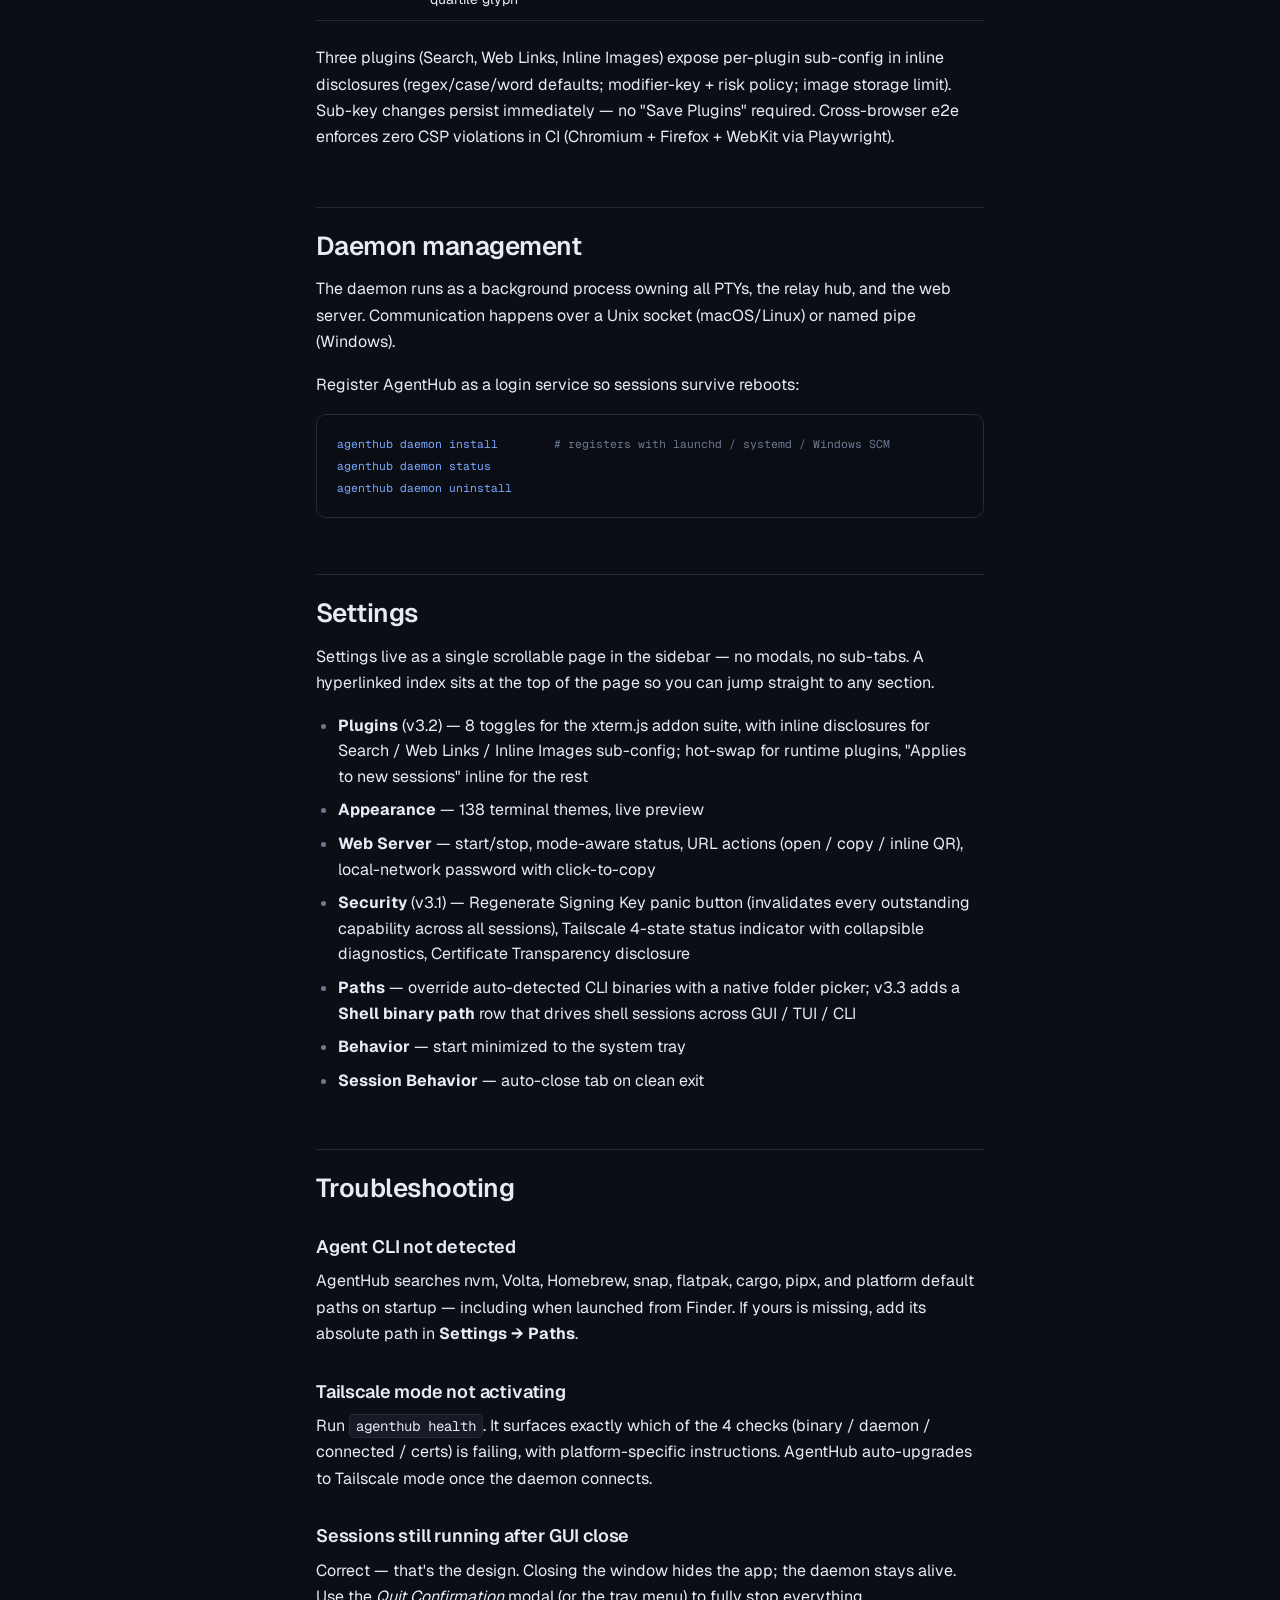
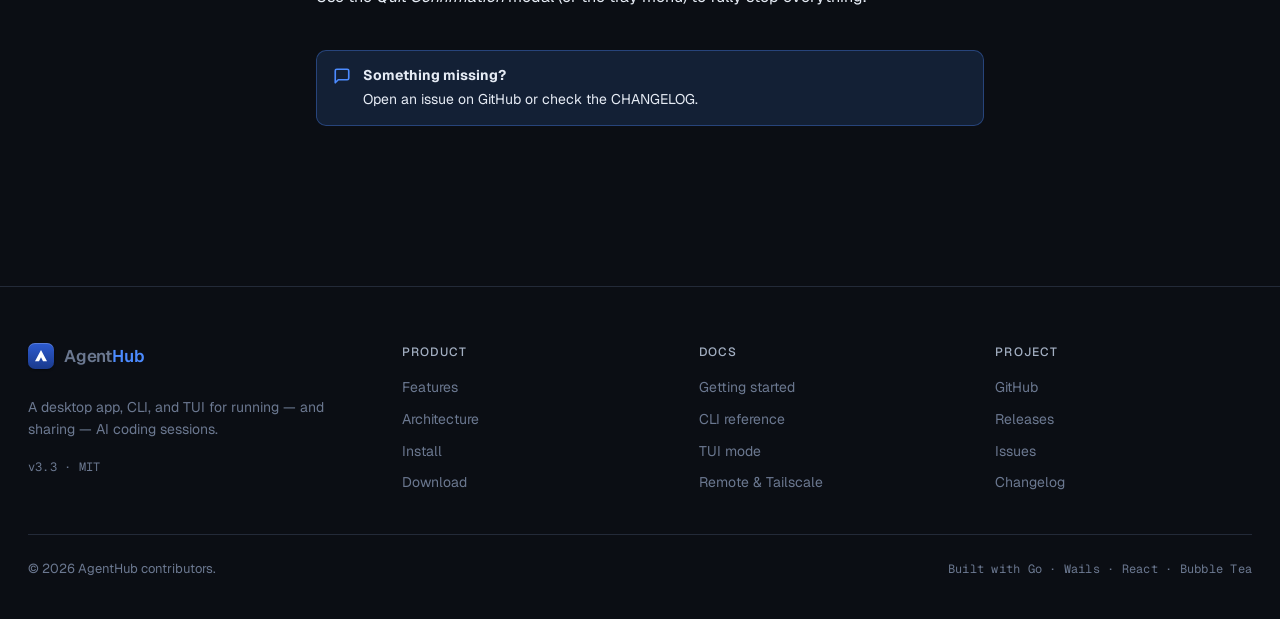
==== commit d2c5aac6: "Update website for AgentHub v3.3 release Sync site to v3.3: raw shell sessions (bash, zsh, fish, Pow" ====
--- a/site/docs.html
+++ b/site/docs.html
@@ -209,6 +209,7 @@
       </ul>
       <h5>Sessions</h5>
       <ul>
+        <li><a href="#shell-sessions">Shell sessions <span style="color:var(--fg-faint);">(v3.3)</span></a></li>
         <li><a href="#multi-client">Multi-client</a></li>
         <li><a href="#remote">Remote &amp; Tailscale</a></li>
         <li><a href="#status">Status &amp; themes</a></li>
@@ -229,7 +230,7 @@
 
       <div class="callout">
         <svg width="18" height="18" viewBox="0 0 24 24" fill="none" stroke="currentColor" stroke-width="2.2" stroke-linecap="round" stroke-linejoin="round"><circle cx="12" cy="12" r="9"/><path d="M12 8v5M12 16.5h.01"/></svg>
-        <div><strong>Working on v3.2 (May 2026)</strong>These docs track the latest release. For older releases, use the version switcher on GitHub.</div>
+        <div><strong>Working on v3.3 (May 2026)</strong>These docs track the latest release. For older releases, use the version switcher on GitHub.</div>
       </div>
 
       <h2 id="getting-started">Quickstart</h2>
@@ -255,7 +256,7 @@
 <span class="cmt"># list everything running across your machines</span>
 <span class="kw">agenthub list</span></code></pre>
 
-      <p>Agent CLIs (Claude Code, Codex, Gemini CLI, OpenCode) are auto-detected across common install locations on startup — nvm, Volta, Homebrew, snap, flatpak, cargo, pipx, and platform-specific paths. If an agent isn't found, override its path in <strong>Settings → Paths</strong>.</p>
+      <p>Agent CLIs (Claude Code, Codex, Gemini CLI, OpenCode) are auto-detected across common install locations on startup — nvm, Volta, Homebrew, snap, flatpak, cargo, pipx, and platform-specific paths. If an agent isn't found, override its path in <strong>Settings → Paths</strong>. A raw shell (bash / zsh / fish / PowerShell / cmd.exe) is always available too — see <a href="#shell-sessions">Shell sessions</a>.</p>
 
       <h2 id="gui">Desktop GUI</h2>
       <p>The Wails-based desktop app gives you tabbed terminals, a collapsible sidebar, and in-app settings. Closing the window hides it to the tray — sessions keep running in the daemon.</p>
@@ -332,6 +333,31 @@
 
       <p>Sessions render inside bordered lipgloss frames with colored per-agent badges. Attach suspends the TUI and enters raw PTY mode; <kbd>Ctrl</kbd>+<kbd>\</kbd> returns you. The session list auto-refreshes every 2 seconds with selection preserved by identity.</p>
 
+      <h2 id="shell-sessions">Shell sessions <span style="color:var(--fg-faint); font-weight:500; font-size:0.72em; letter-spacing:0.02em;">v3.3</span></h2>
+      <p>Alongside the four AI CLIs, AgentHub runs raw PTY shell sessions — <code>bash</code>, <code>zsh</code>, <code>fish</code>, <code>dash</code>, <code>powershell.exe</code>, <code>pwsh</code>, or <code>cmd.exe</code>. Every surface exposes this as <strong>exactly one entry labelled &ldquo;Shell&rdquo;</strong>; there is no per-surface picker for the spawned binary. The daemon resolves it from a single Settings value, so the same shell launches from the GUI, TUI, and CLI.</p>
+
+      <h3>Launch a shell</h3>
+<pre><code><span class="cmt"># GUI — open New Session, pick the "Shell" row</span>
+<span class="kw">agenthub</span>
+
+<span class="cmt"># TUI — press n, cycle the agent picker to "Shell"</span>
+<span class="kw">agenthub tui</span>
+
+<span class="cmt"># CLI — optional positional working directory; omit to launch in $HOME</span>
+<span class="kw">agenthub new shell</span> [&lt;path&gt;]</code></pre>
+
+      <p>Extra tokens after <code>--</code> are not forwarded to shell sessions (a stderr warning is emitted if present, mirroring the GUI's no-args behaviour). The CLI has no <code>--shell</code> flag — selection happens once, in Settings.</p>
+
+      <h3>Choose the shell binary</h3>
+      <p>Open <strong>Settings → Paths → Shell binary path</strong> and pick the executable. The native folder browser is the same one used for CLI overrides. Leave it blank to fall back to <code>$SHELL</code> (or the platform default: <code>zsh</code> on macOS, <code>bash</code> on Linux, <code>powershell.exe</code> on Windows). Discovery surfaces canonical install locations on every platform — on Windows that includes <code>C:\Program Files\PowerShell\7</code> and <code>%LOCALAPPDATA%\Microsoft\WindowsApps</code> so PowerShell 7 is picked up wherever it landed.</p>
+
+      <div class="callout">
+        <svg width="18" height="18" viewBox="0 0 24 24" fill="none" stroke="currentColor" stroke-width="2.2" stroke-linecap="round" stroke-linejoin="round"><path d="M12 2L3 7v6c0 5 4 9 9 10 5-1 9-5 9-10V7z"/><path d="M9 12l2 2 4-4"/></svg>
+        <div><strong>Web sharing a shell is opt-in, with a banner</strong>Shells expose your full command-line surface — far broader than the focused output of an AI CLI. Toggling web share on a shell session raises a <em>ShellWebShareBanner</em> that surfaces the risk and asks you to confirm. The acknowledgement persists per machine, so you only see the banner the first time per install.</div>
+      </div>
+
+      <p>Status heuristics specific to AI CLIs are bypassed for shells, so a shell tab simply stays <em>running</em> until you exit it. When the shell process exits cleanly (status code 0), the standard auto-close flow applies — 5-second countdown, <em>Keep Open</em> cancel — with PTY exit-code <code>-1</code> normalized to <code>0</code> so a tidy <code>exit</code> never falls through to the &ldquo;errored&rdquo; branch.</p>
+
       <h2 id="multi-client">Multi-client sessions</h2>
       <p>The relay hub fans one PTY's output to any number of connected clients over WebSocket. Every client gets its own scrollback position, font size, and identity.</p>
       <ul>
@@ -383,7 +409,7 @@
         <tbody>
           <tr><td><strong>WebGL renderer</strong></td><td>GPU-accelerated terminal rendering</td><td>Auto-falls-back to DOM on context loss with an 8-second toast; proactive software-rasterizer detection (SwiftShader / llvmpipe / ANGLE-software / iPad Safari)</td></tr>
           <tr><td><strong>Search</strong></td><td>Scrollback search via a Cmd-F find bar</td><td>Desktop + web. Regex / case / whole-word toggles, persisted defaults, next/prev (Enter, Cmd-G), match count, 10K-line perf budget</td></tr>
-          <tr><td><strong>Web Links</strong></td><td>Clickable URLs in terminal output</td><td>Strict scheme allowlist (<code>https</code>, <code>http</code>, <code>mailto</code> — never <code>file://</code> or <code>javascript:</code>). Cmd/Ctrl-click only — single-click never activates. IDN/Punycode + 30-entry typosquat confirmation popover. Desktop opens via Wails <code>BrowserOpenURL</code>; web uses <code>_blank</code> + <code>noopener,noreferrer</code></td></tr>
+          <tr><td><strong>Web Links</strong></td><td>Clickable URLs in terminal output</td><td>Strict scheme allowlist (<code>https</code>, <code>http</code>, <code>mailto</code> — never <code>file://</code> or <code>javascript:</code>). v3.3 wires an explicit <code>urlRegex</code> so <code>mailto:</code> targets are first-class links, with IDN/Punycode + 30-entry typosquat confirmation extended to email addresses. Cmd/Ctrl-click only — single-click never activates. Desktop opens via Wails <code>BrowserOpenURL</code>; web uses <code>_blank</code> + <code>noopener,noreferrer</code></td></tr>
           <tr><td><strong>Inline images (sixel)</strong></td><td>Render sixel-encoded images directly in the terminal</td><td>Per-tab storage limit defaults to 16 MB (configurable). CSP carves out a minimal <code>'wasm-unsafe-eval'</code> for the audited sixel decoder. Multi-client byte-fidelity preserved</td></tr>
           <tr><td><strong>Unicode 11</strong></td><td>Correct wide-character and emoji width tables</td><td>Buffer-interpretation plugin — applies to new sessions only; web clients share the daemon-side setting so multi-client wrap stays identical</td></tr>
           <tr><td><strong>Save Terminal As…</strong></td><td>Save current scrollback to a <code>.txt</code> file</td><td>Right-click a tab → native Save dialog. Explicit gesture only — no auto-save / no on-disk capture</td></tr>
@@ -402,13 +428,13 @@
 <span class="kw">agenthub daemon uninstall</span></code></pre>
 
       <h2 id="settings">Settings</h2>
-      <p>Settings live as a single scrollable page in the sidebar — no modals, no sub-tabs.</p>
+      <p>Settings live as a single scrollable page in the sidebar — no modals, no sub-tabs. A hyperlinked index sits at the top of the page so you can jump straight to any section.</p>
       <ul>
         <li><strong>Plugins</strong> (v3.2) — 8 toggles for the xterm.js addon suite, with inline disclosures for Search / Web Links / Inline Images sub-config; hot-swap for runtime plugins, "Applies to new sessions" inline for the rest</li>
         <li><strong>Appearance</strong> — 138 terminal themes, live preview</li>
         <li><strong>Web Server</strong> — start/stop, mode-aware status, URL actions (open / copy / inline QR), local-network password with click-to-copy</li>
         <li><strong>Security</strong> (v3.1) — Regenerate Signing Key panic button (invalidates every outstanding capability across all sessions), Tailscale 4-state status indicator with collapsible diagnostics, Certificate Transparency disclosure</li>
-        <li><strong>Paths</strong> — override auto-detected CLI binaries with a native folder picker</li>
+        <li><strong>Paths</strong> — override auto-detected CLI binaries with a native folder picker; v3.3 adds a <strong>Shell binary path</strong> row that drives shell sessions across GUI / TUI / CLI</li>
         <li><strong>Behavior</strong> — start minimized to the system tray</li>
         <li><strong>Session Behavior</strong> — auto-close tab on clean exit</li>
       </ul>
@@ -435,6 +461,7 @@
         <li><a href="#gui">Desktop GUI</a></li>
         <li><a href="#cli">CLI reference</a></li>
         <li><a href="#tui">TUI mode</a></li>
+        <li><a href="#shell-sessions">Shell sessions (v3.3)</a></li>
         <li><a href="#multi-client">Multi-client</a></li>
         <li><a href="#remote">Remote &amp; Tailscale</a></li>
         <li><a href="#status">Status &amp; themes</a></li>
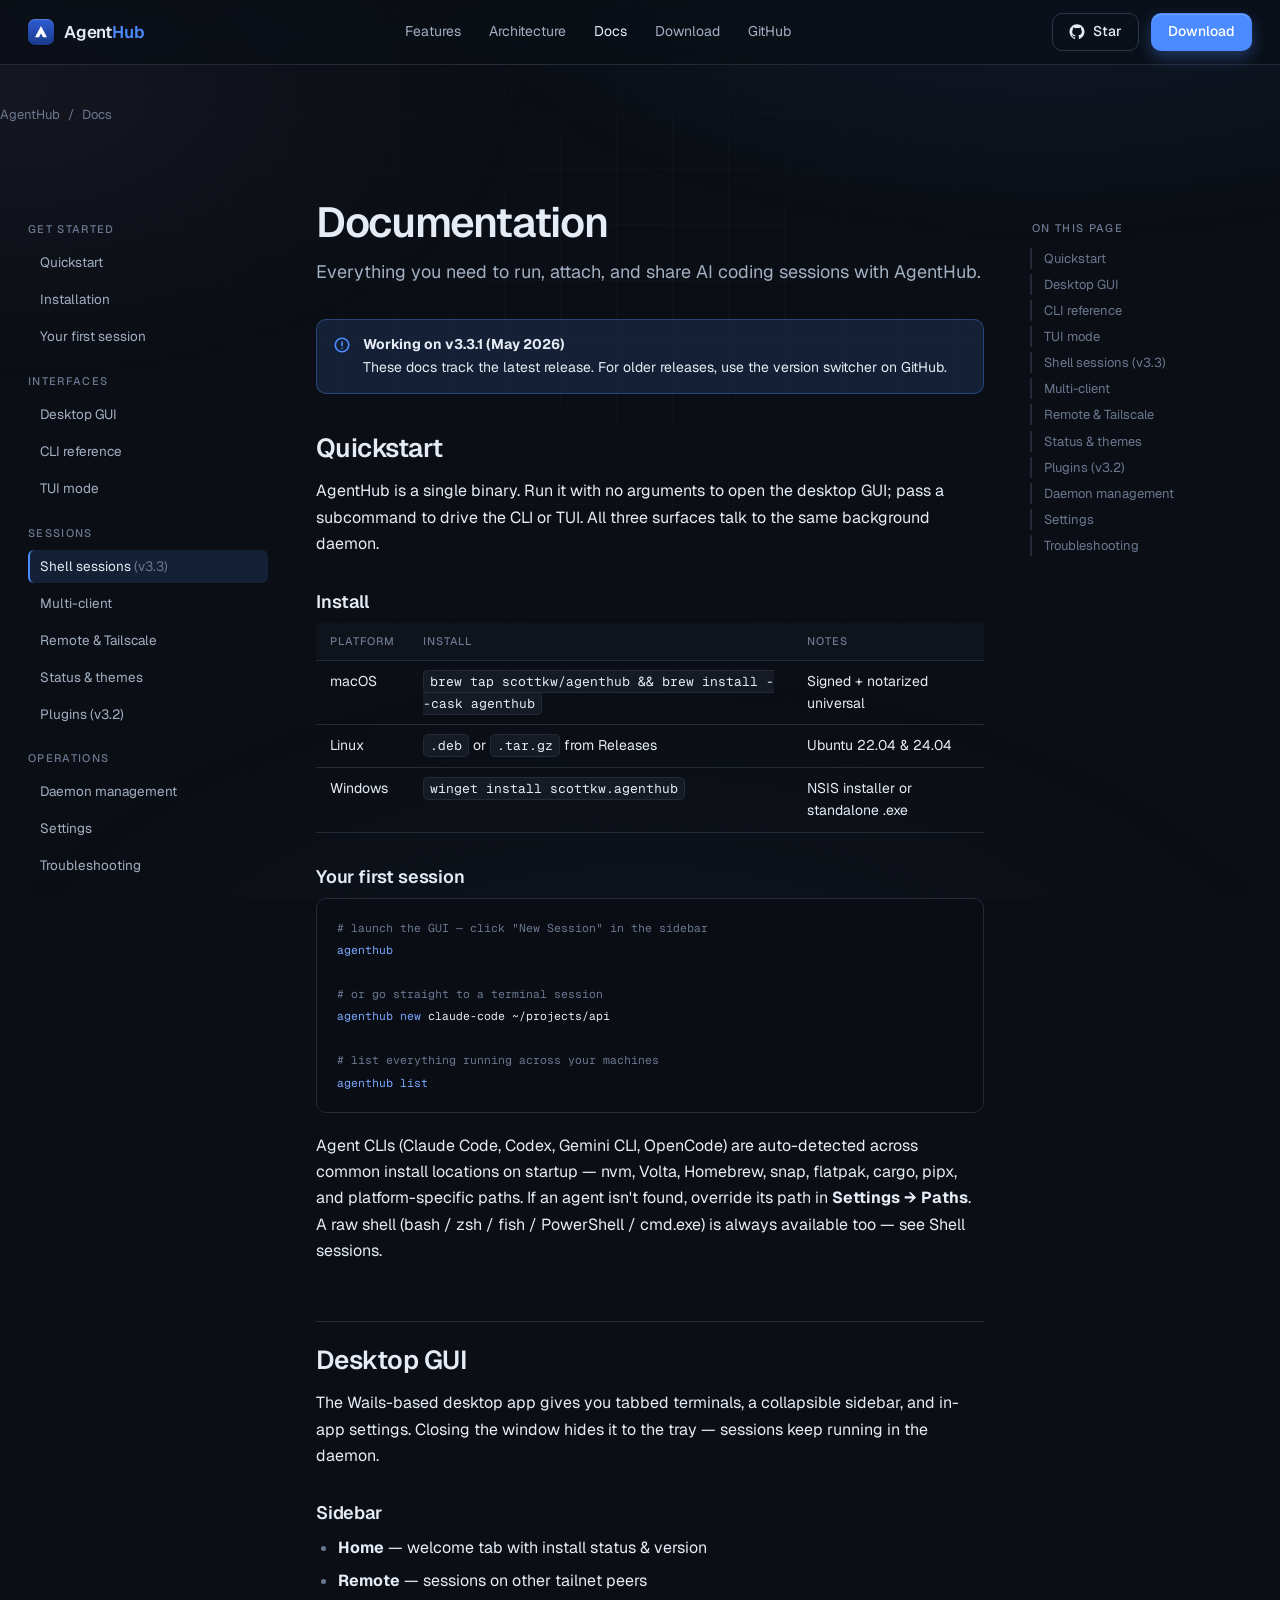
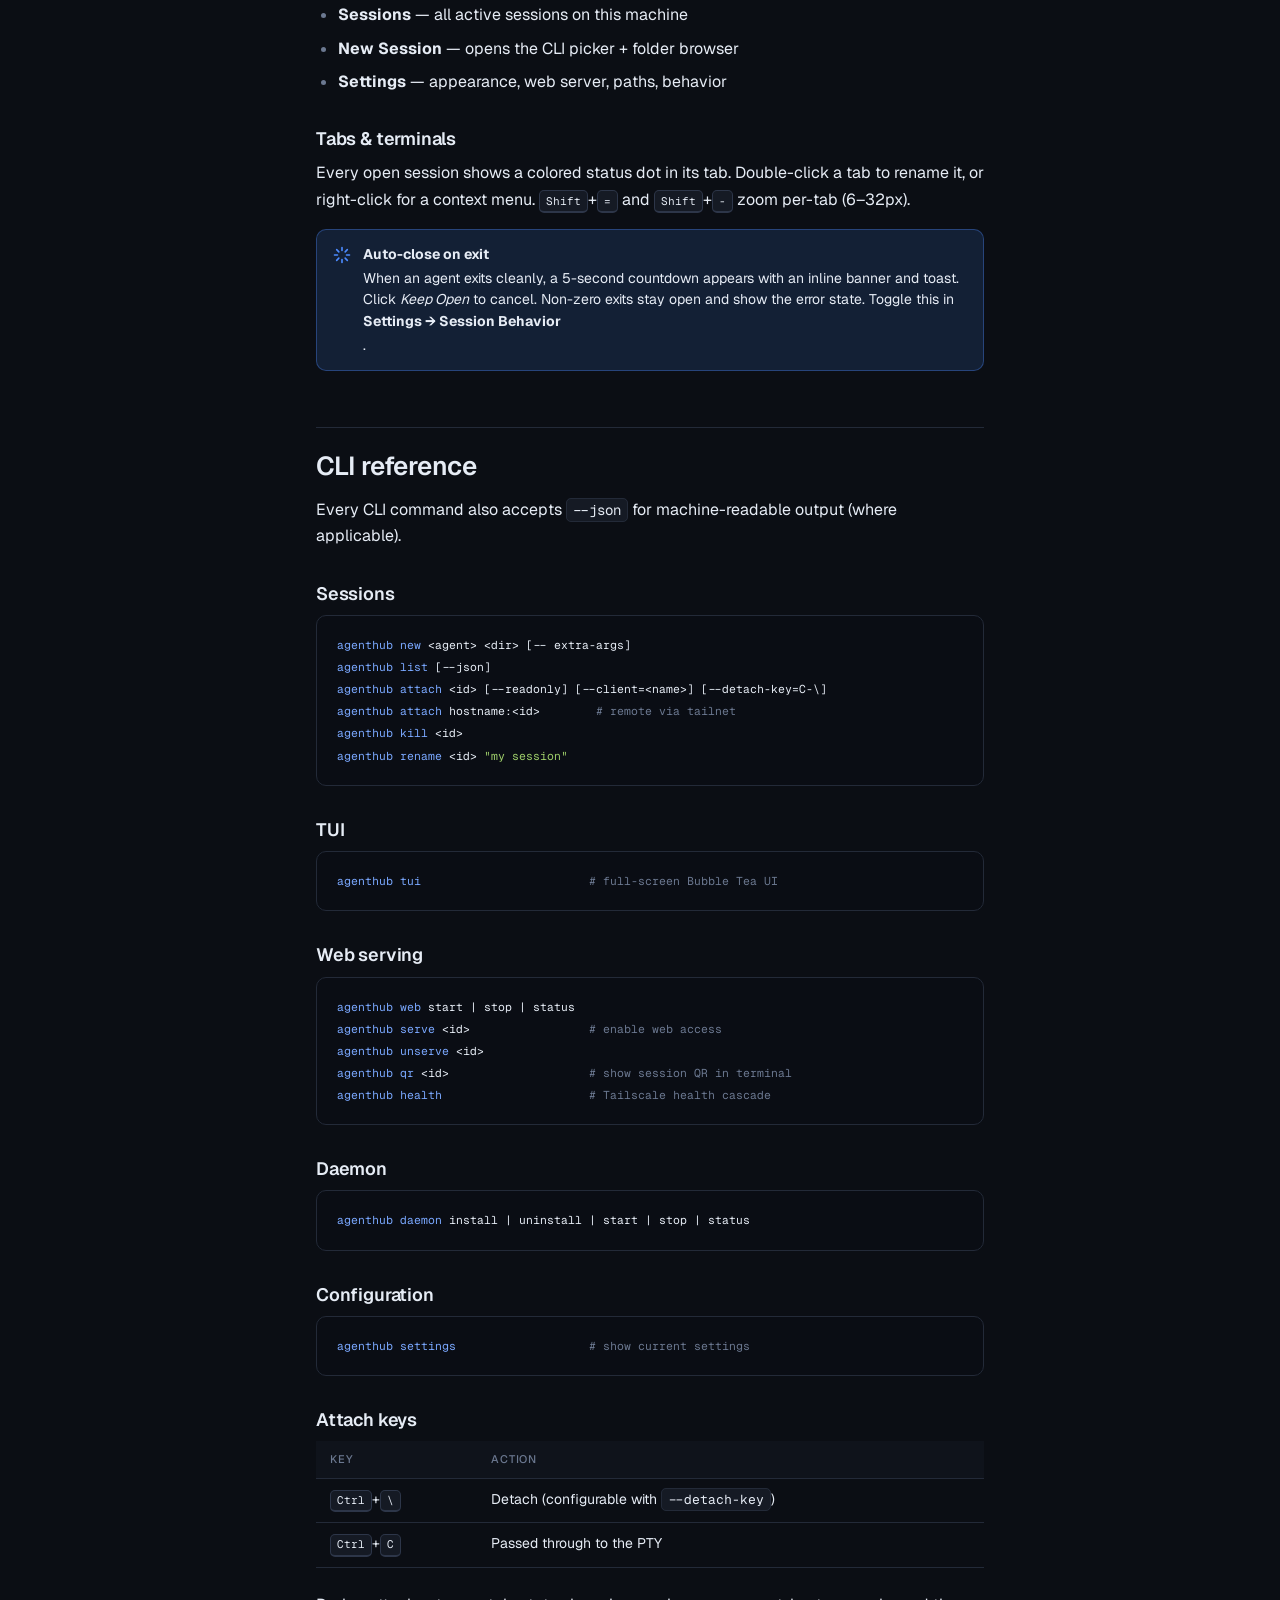
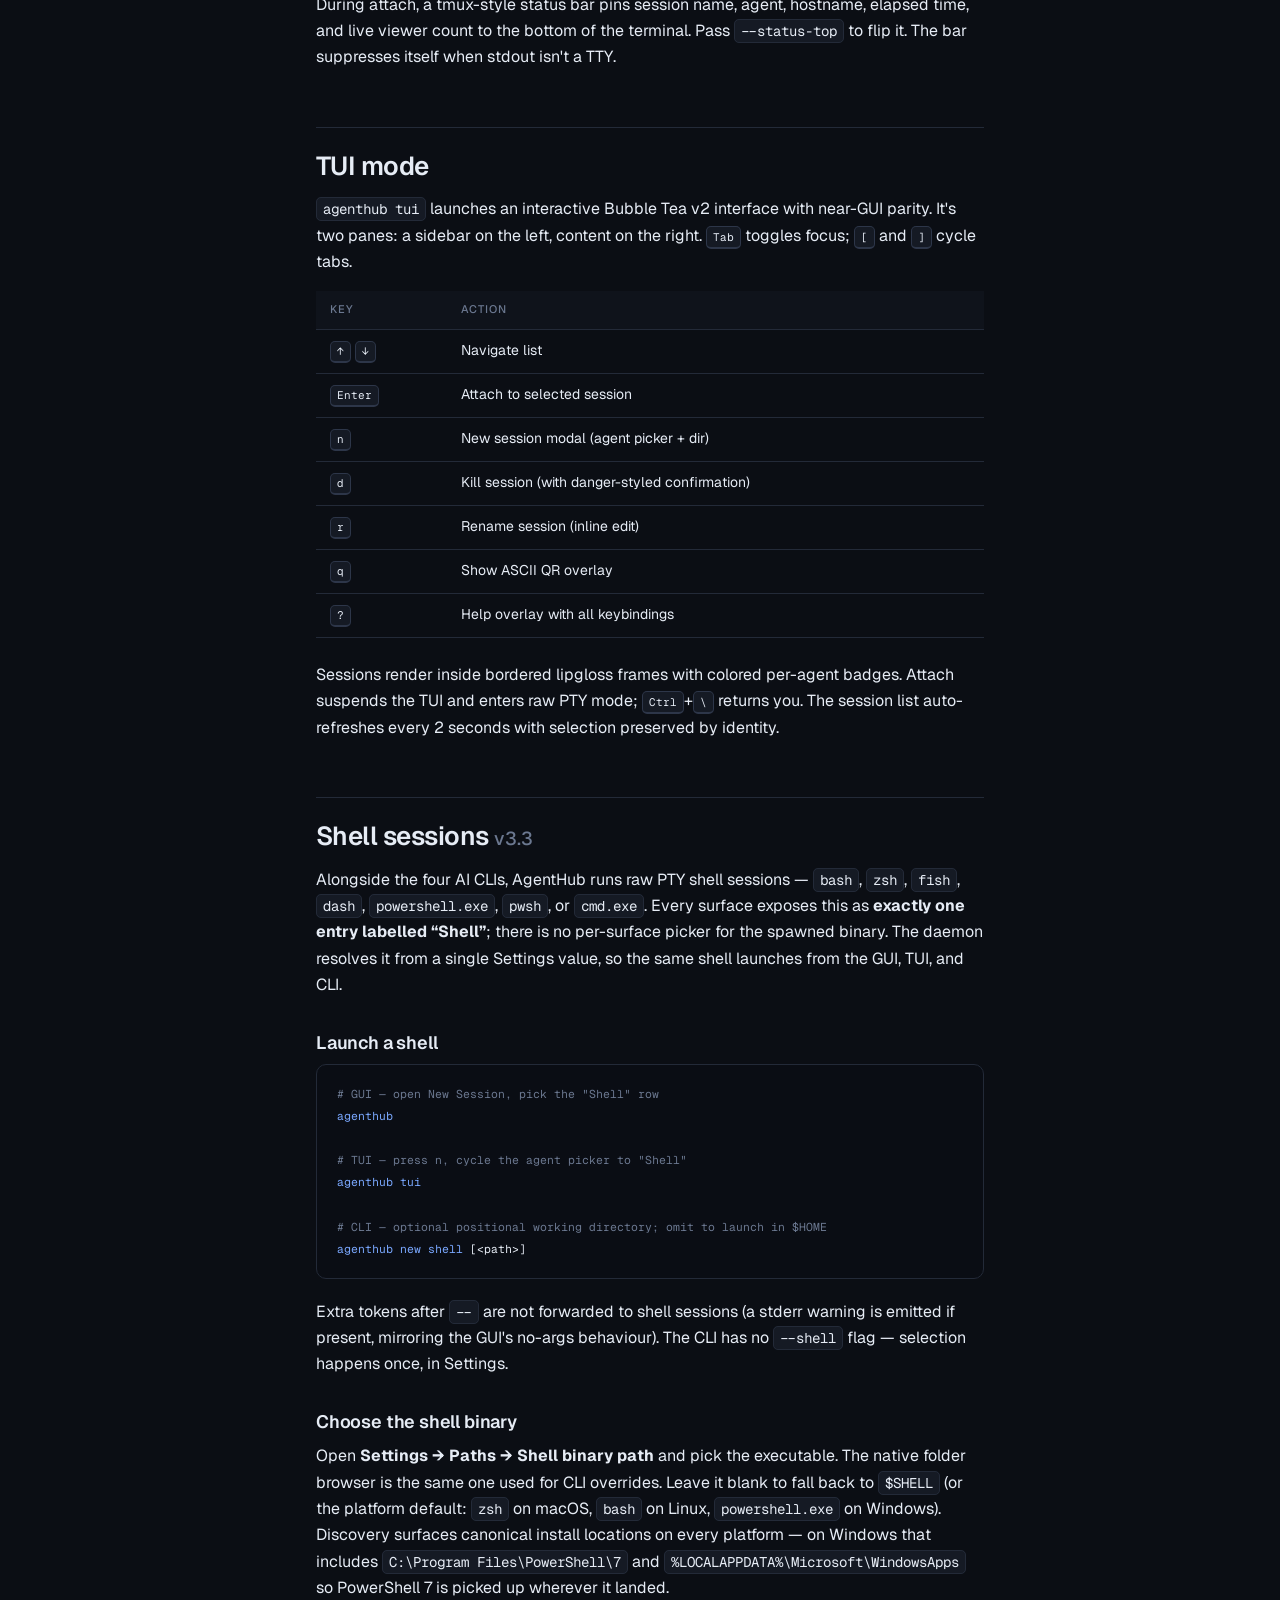
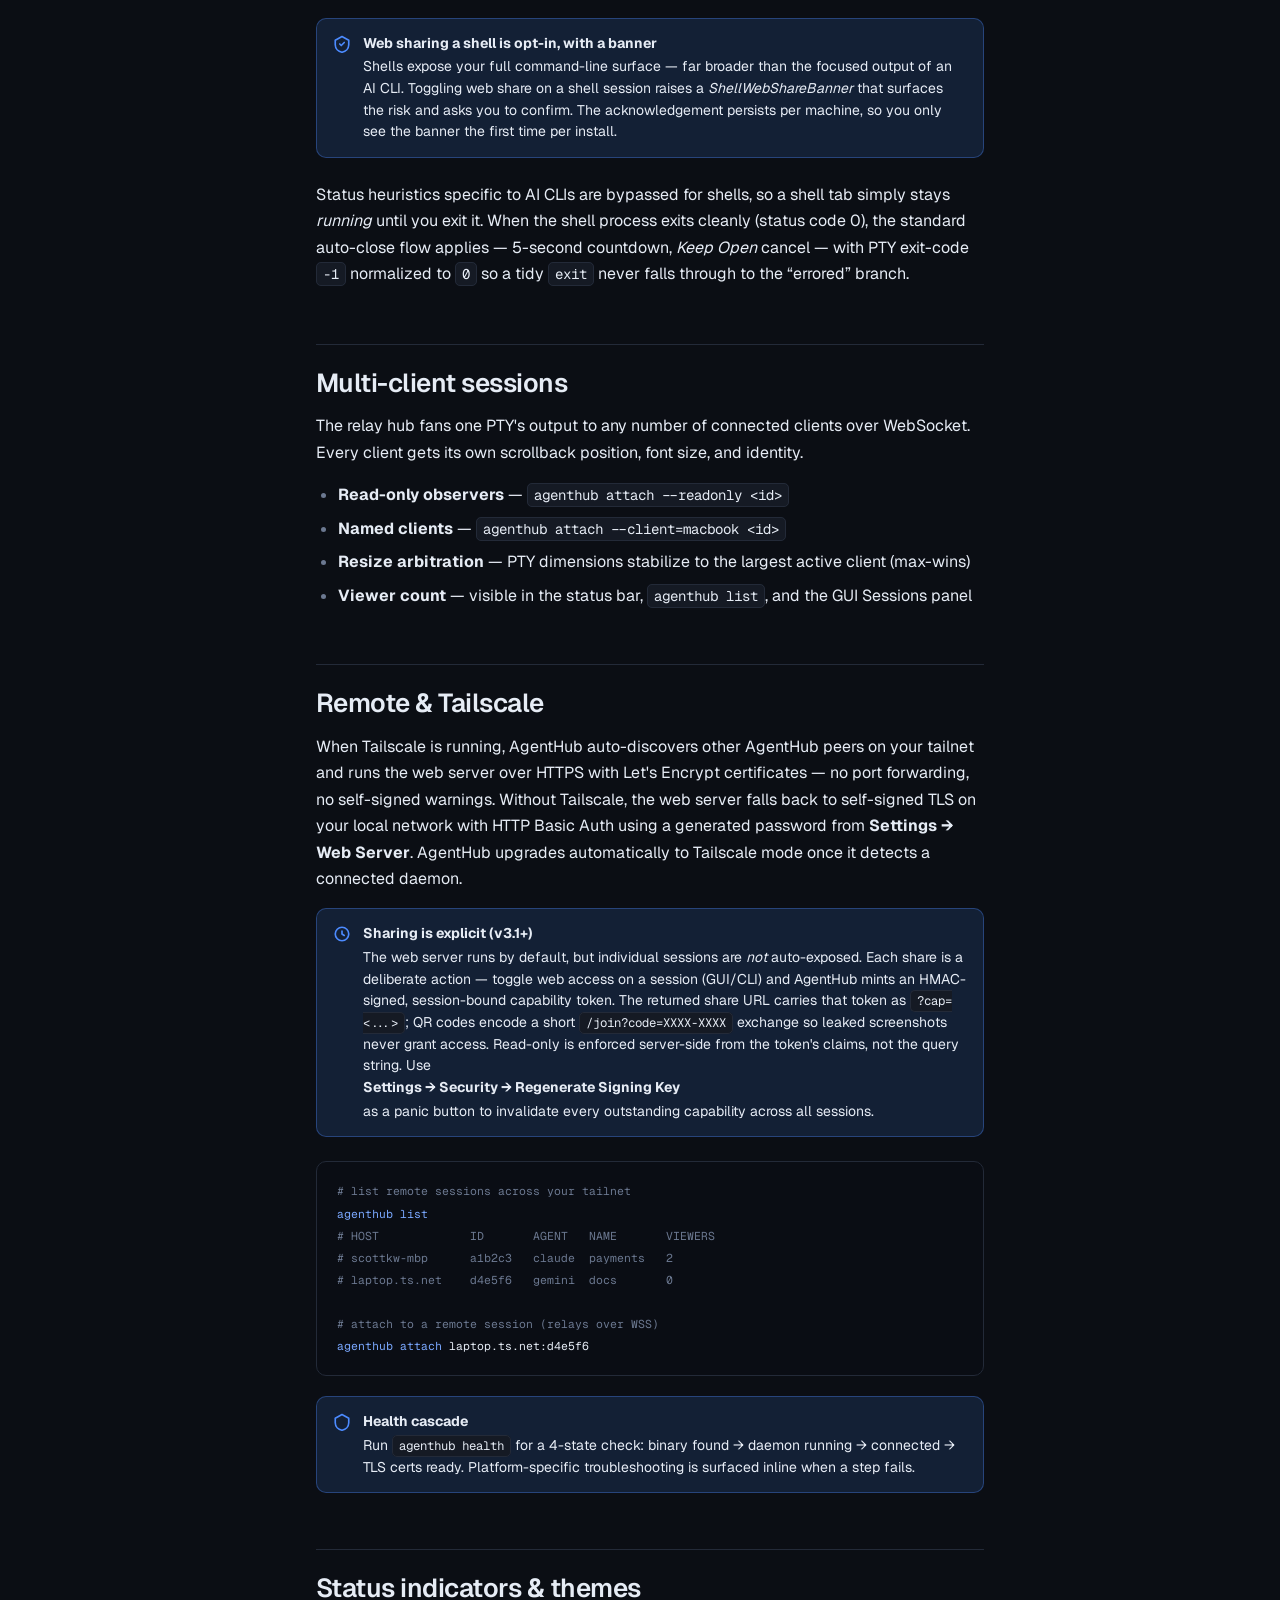
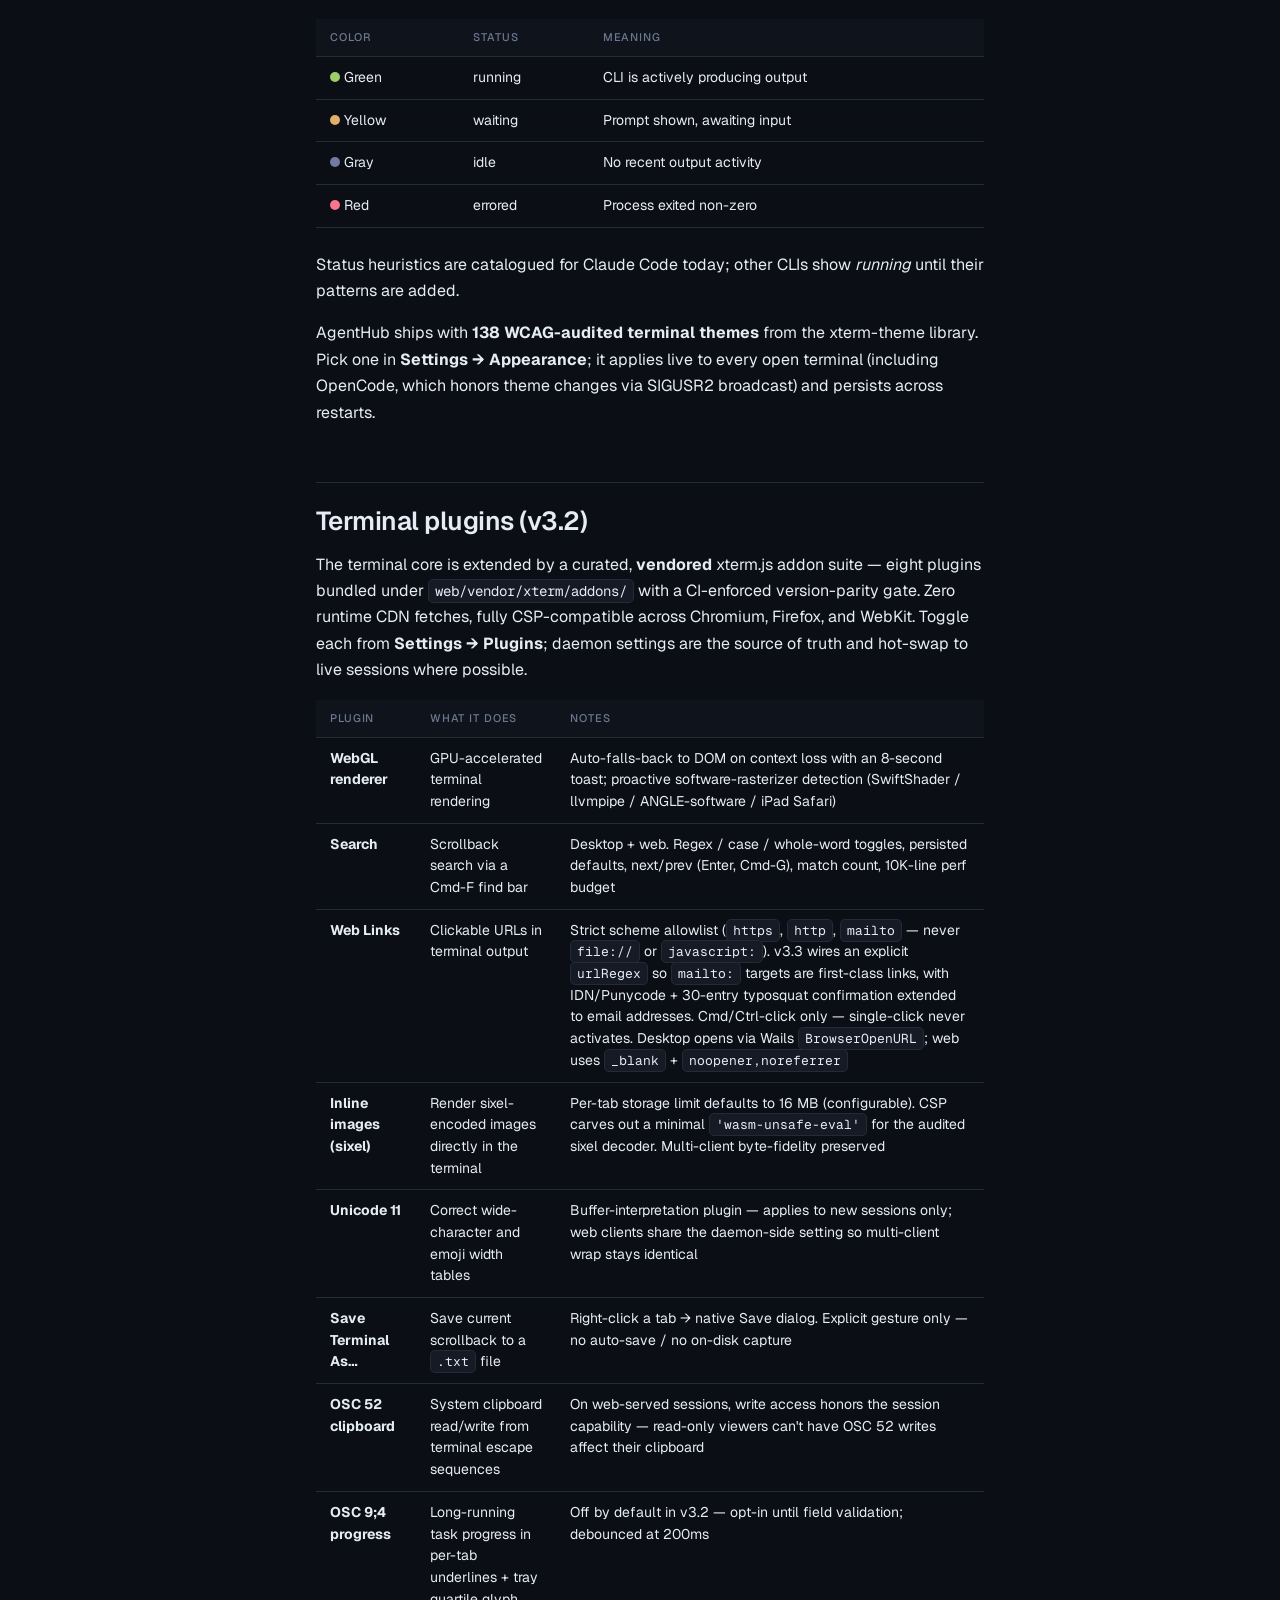
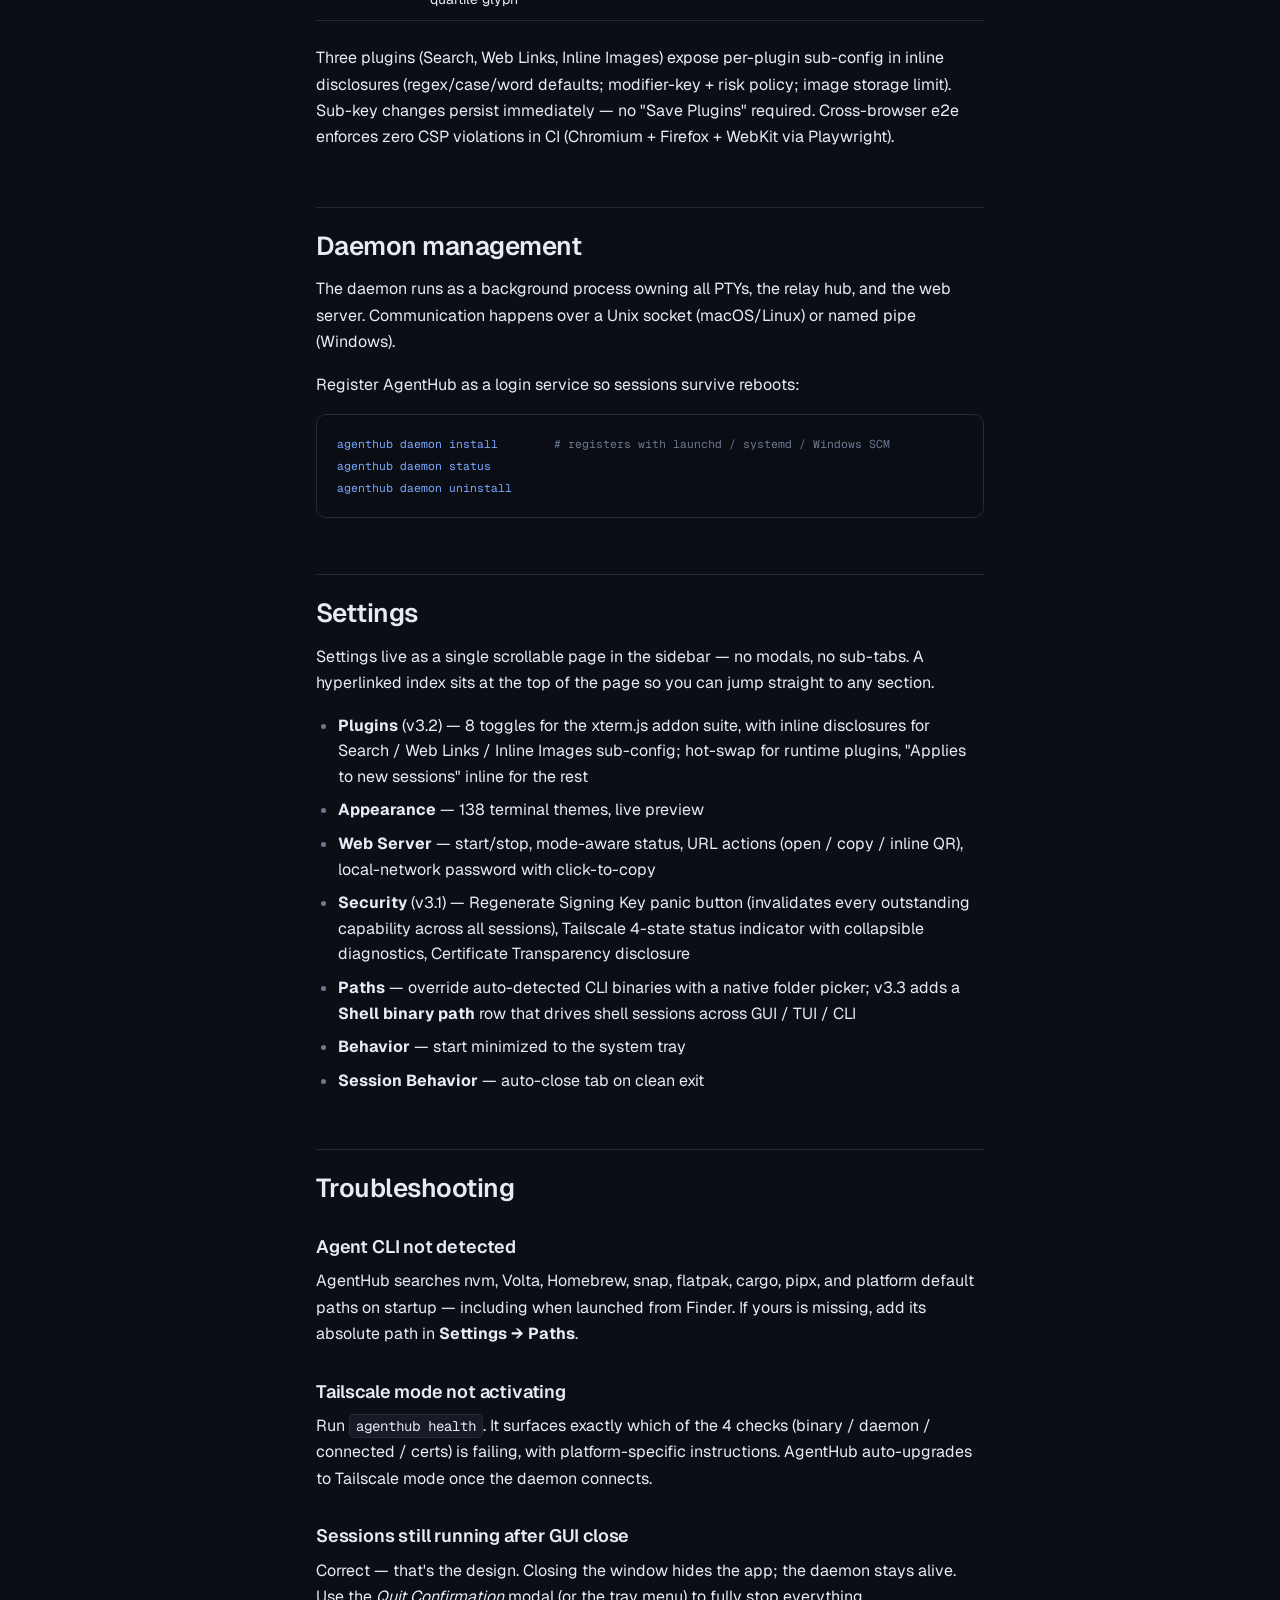
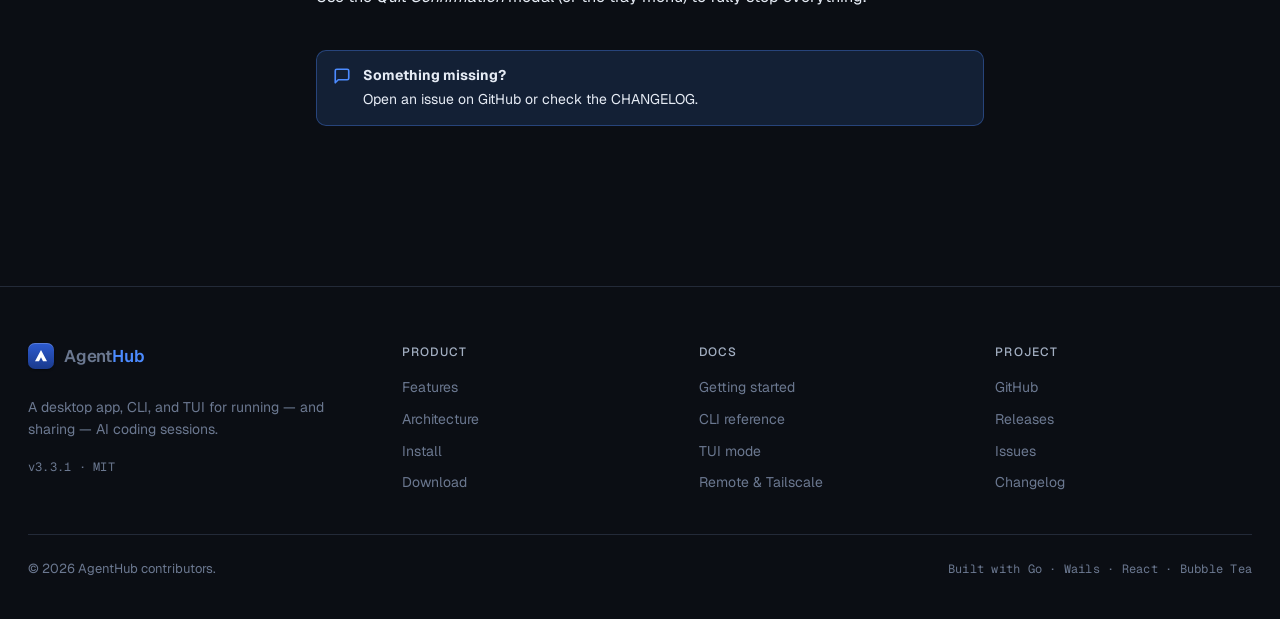
==== commit e24ccde8: "Update website for AgentHub v3.3.1 release v3.3.1 is a patch release closing all known bugs in v3.3:" ====
--- a/site/docs.html
+++ b/site/docs.html
@@ -230,7 +230,7 @@
 
       <div class="callout">
         <svg width="18" height="18" viewBox="0 0 24 24" fill="none" stroke="currentColor" stroke-width="2.2" stroke-linecap="round" stroke-linejoin="round"><circle cx="12" cy="12" r="9"/><path d="M12 8v5M12 16.5h.01"/></svg>
-        <div><strong>Working on v3.3 (May 2026)</strong>These docs track the latest release. For older releases, use the version switcher on GitHub.</div>
+        <div><strong>Working on v3.3.1 (May 2026)</strong>These docs track the latest release. For older releases, use the version switcher on GitHub.</div>
       </div>
 
       <h2 id="getting-started">Quickstart</h2>
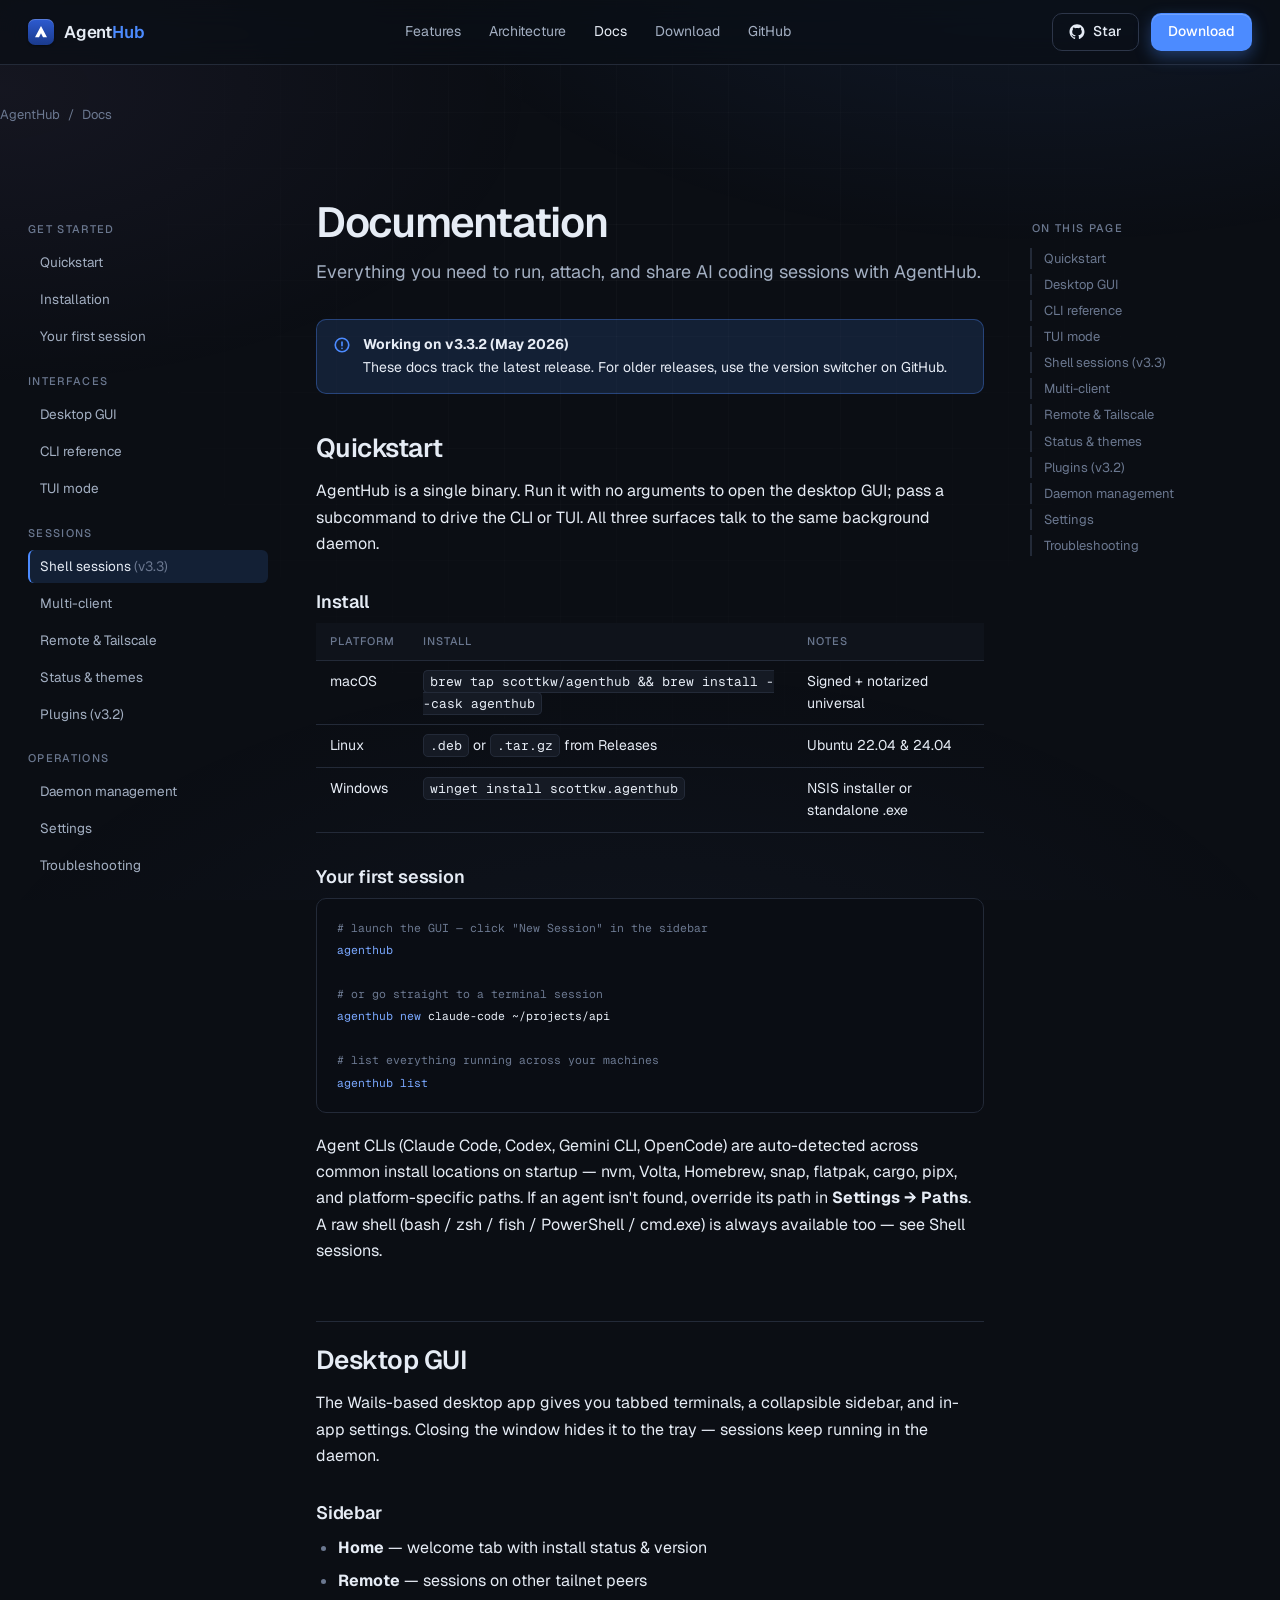
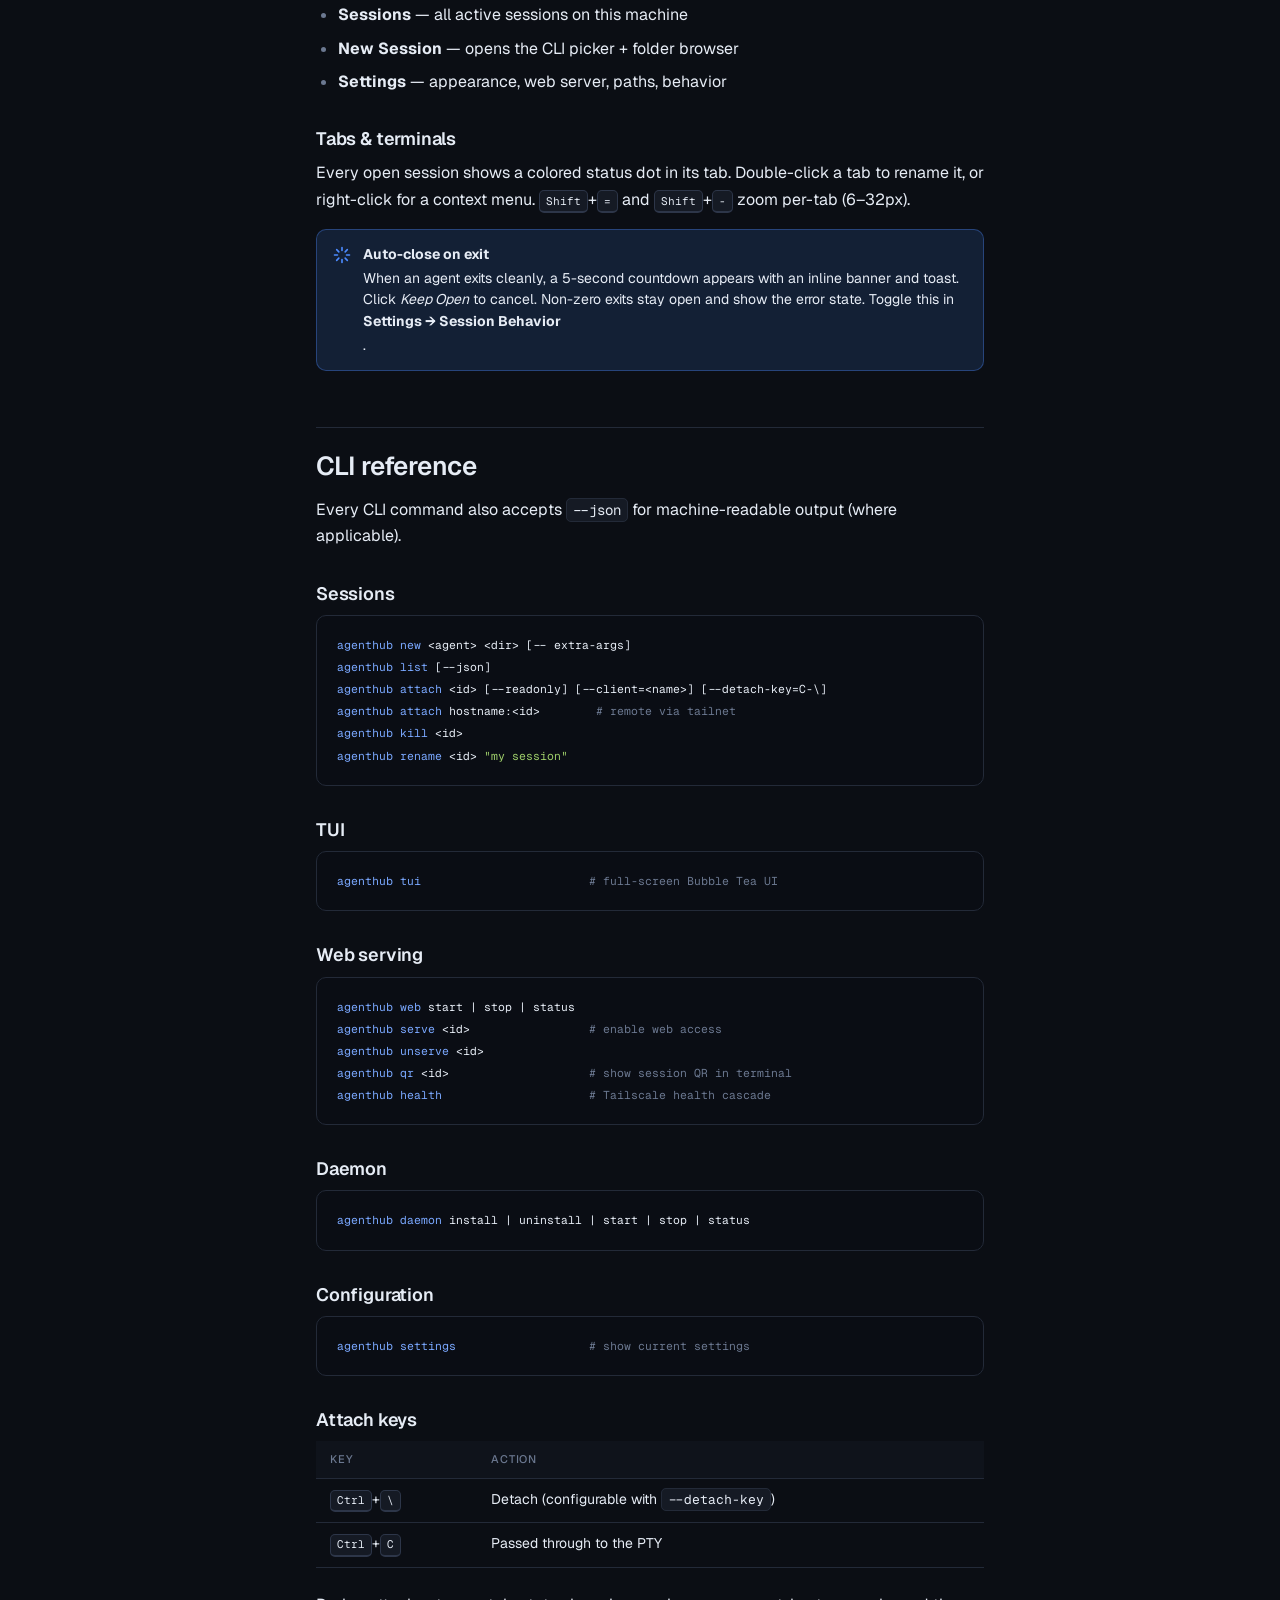
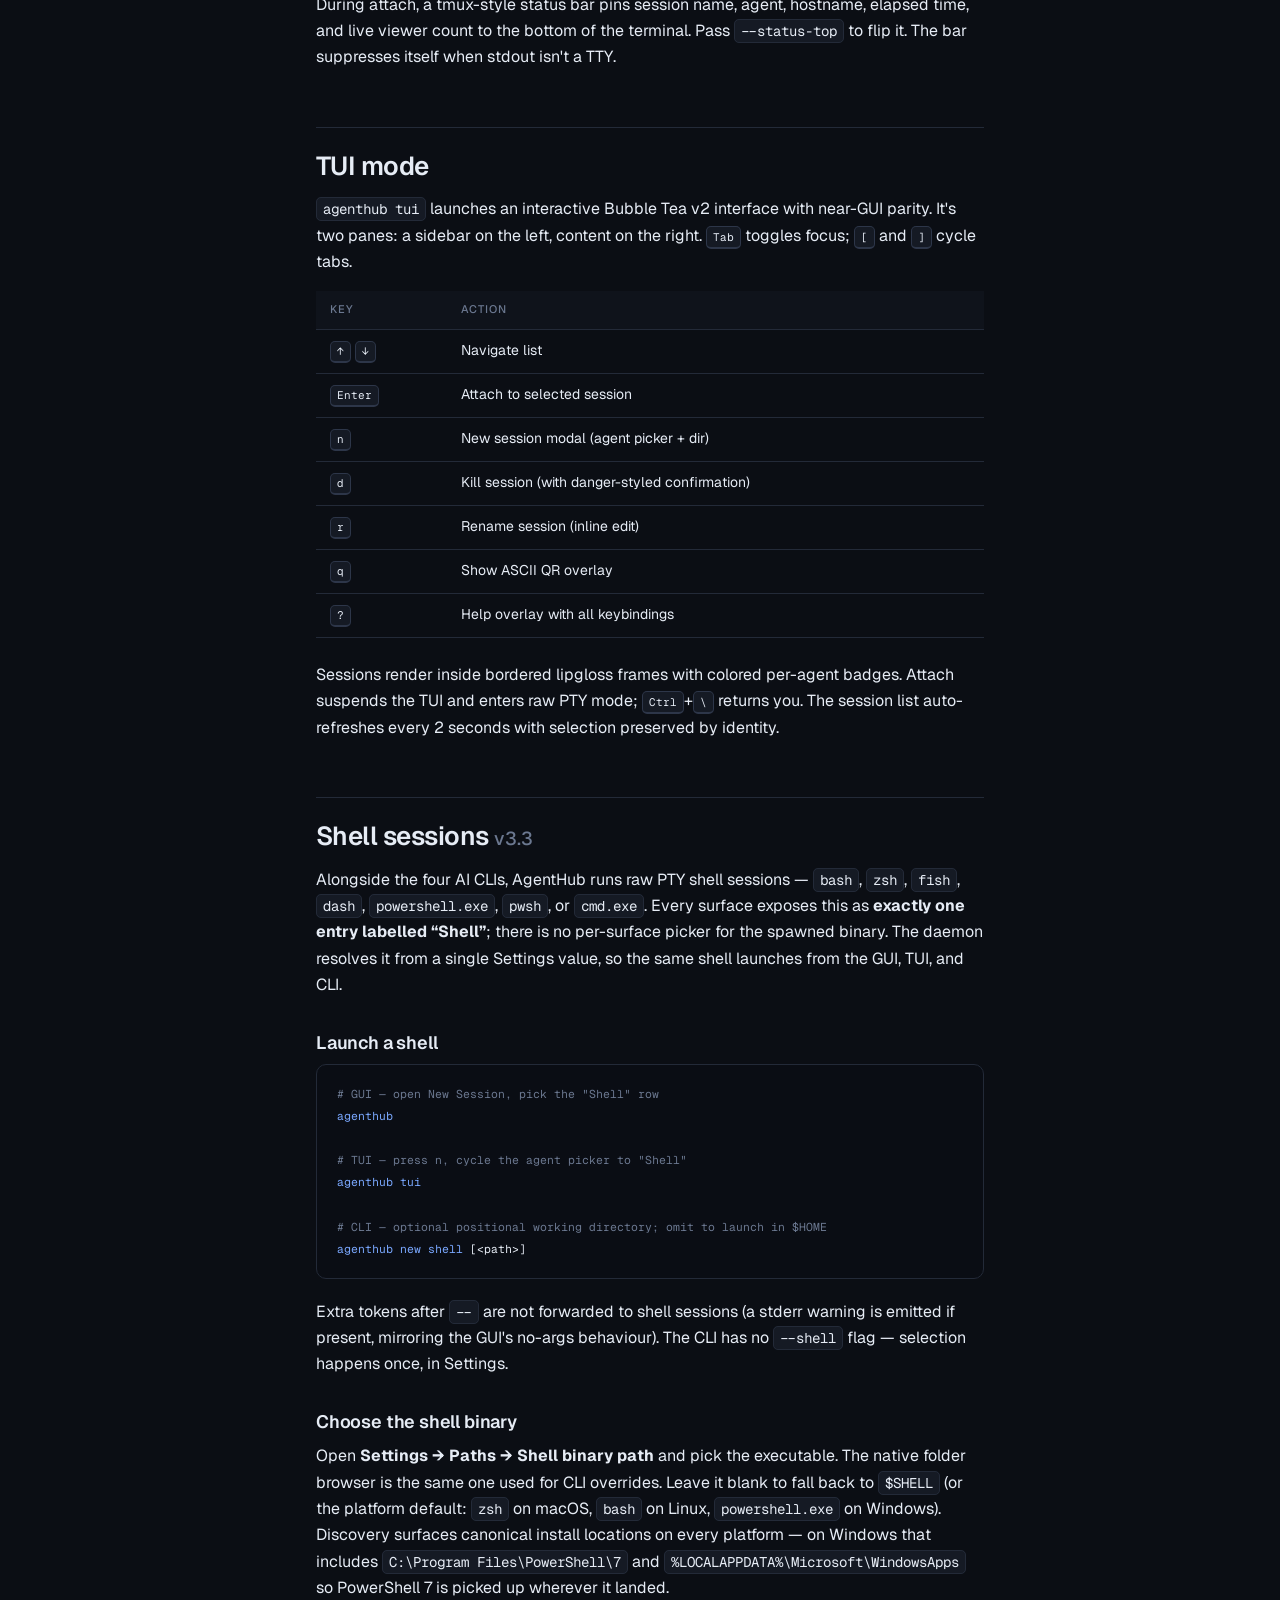
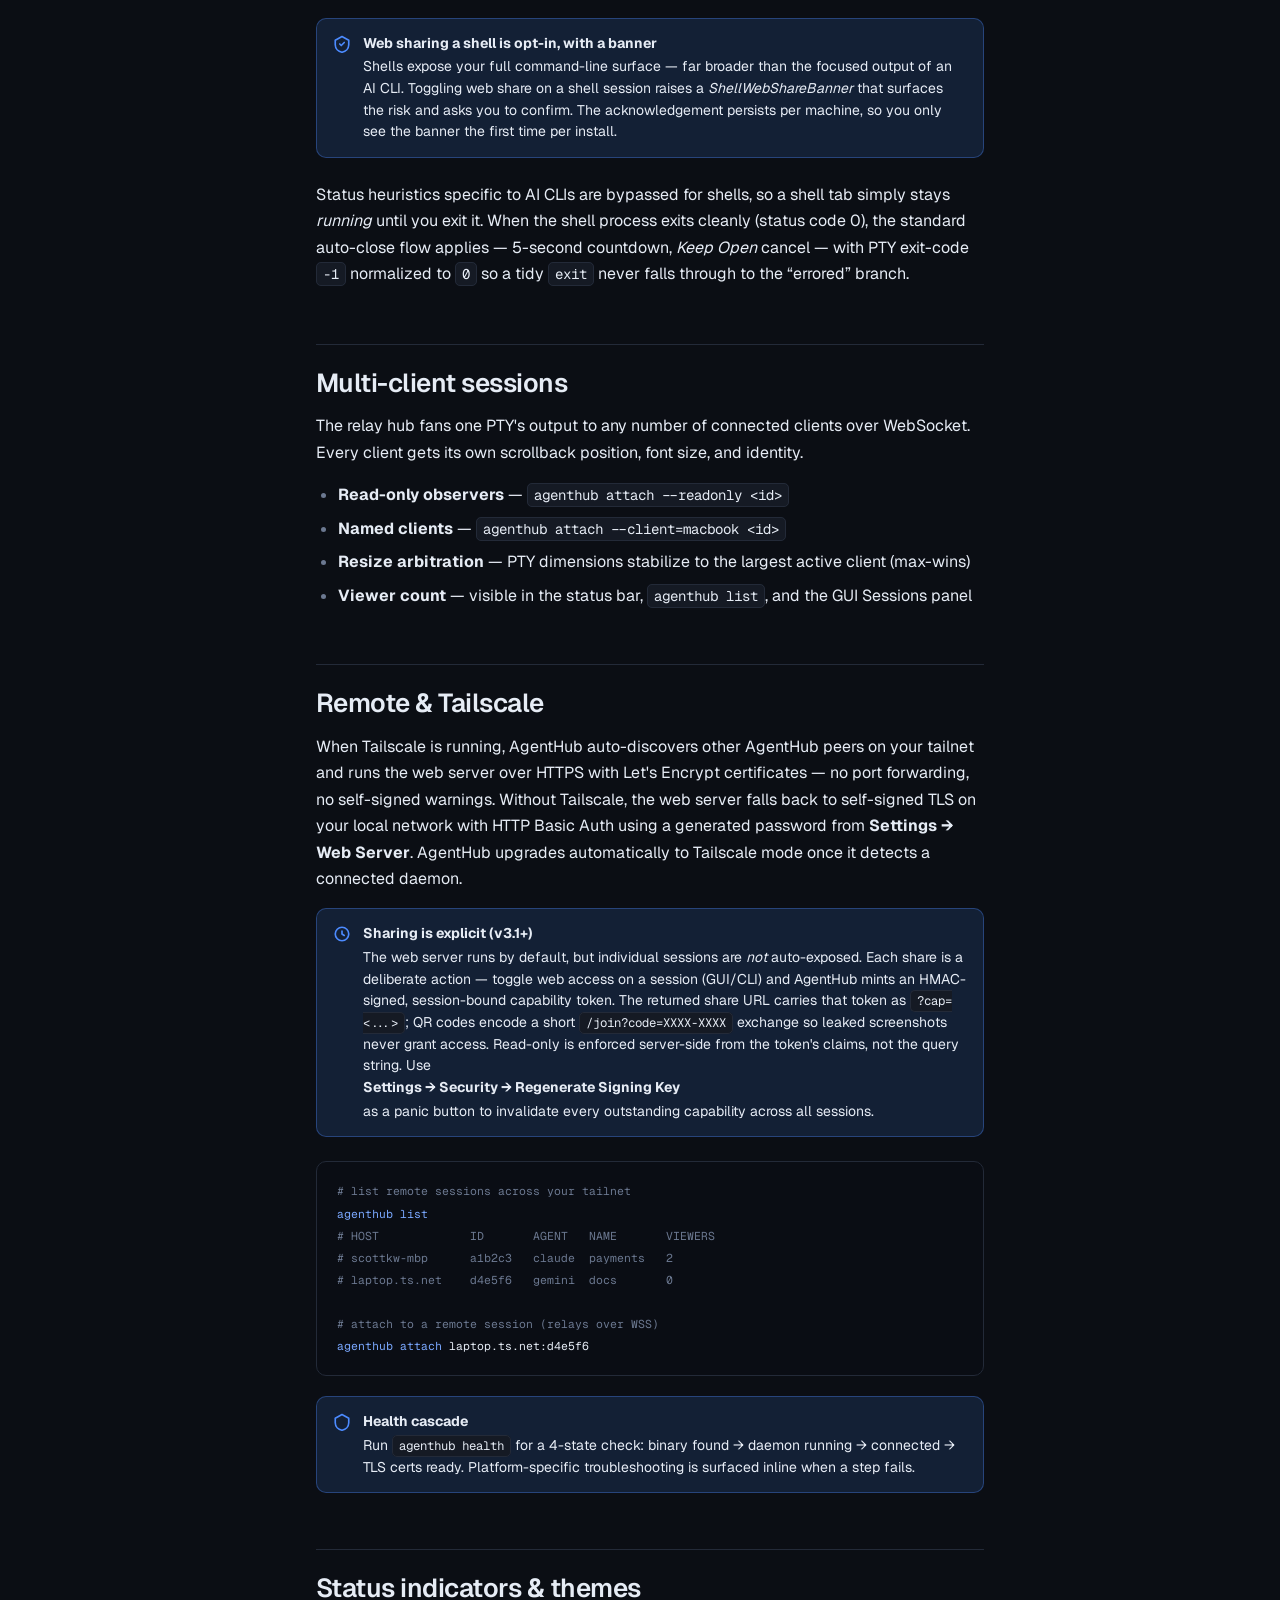
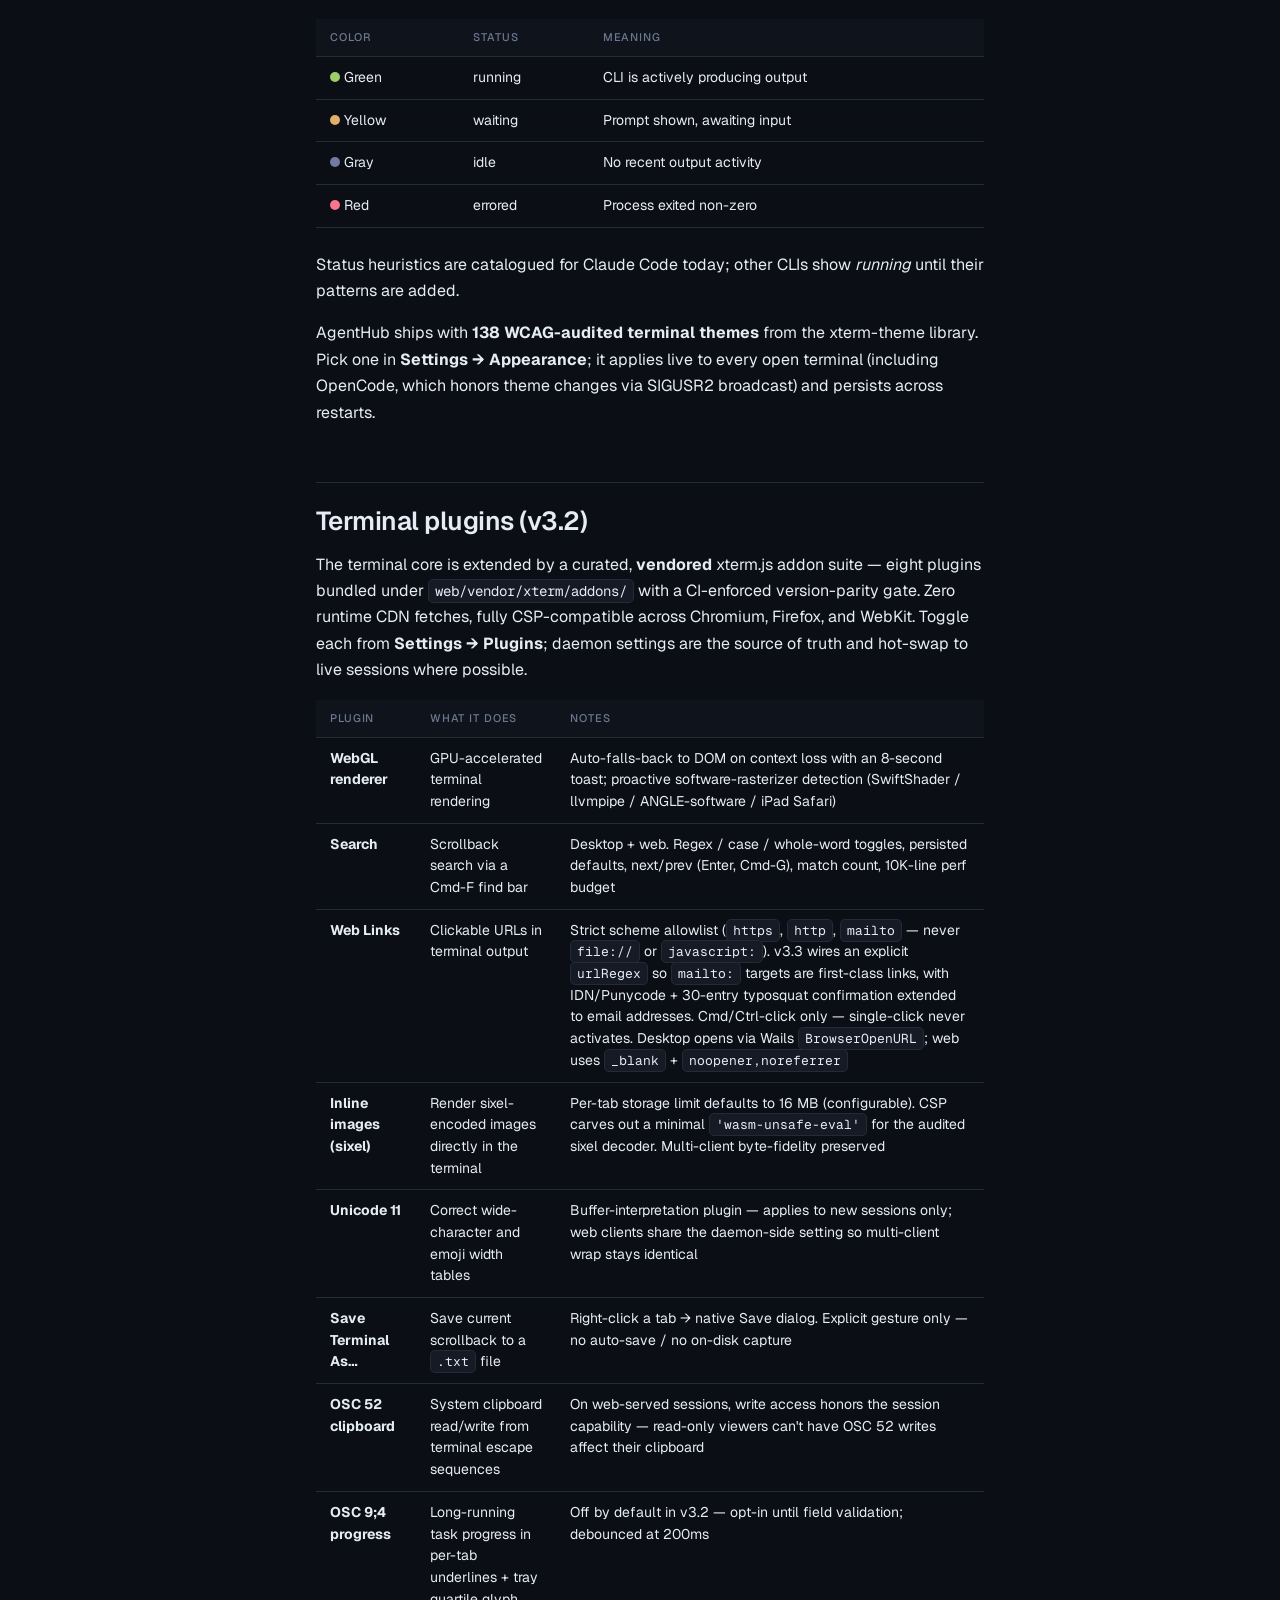
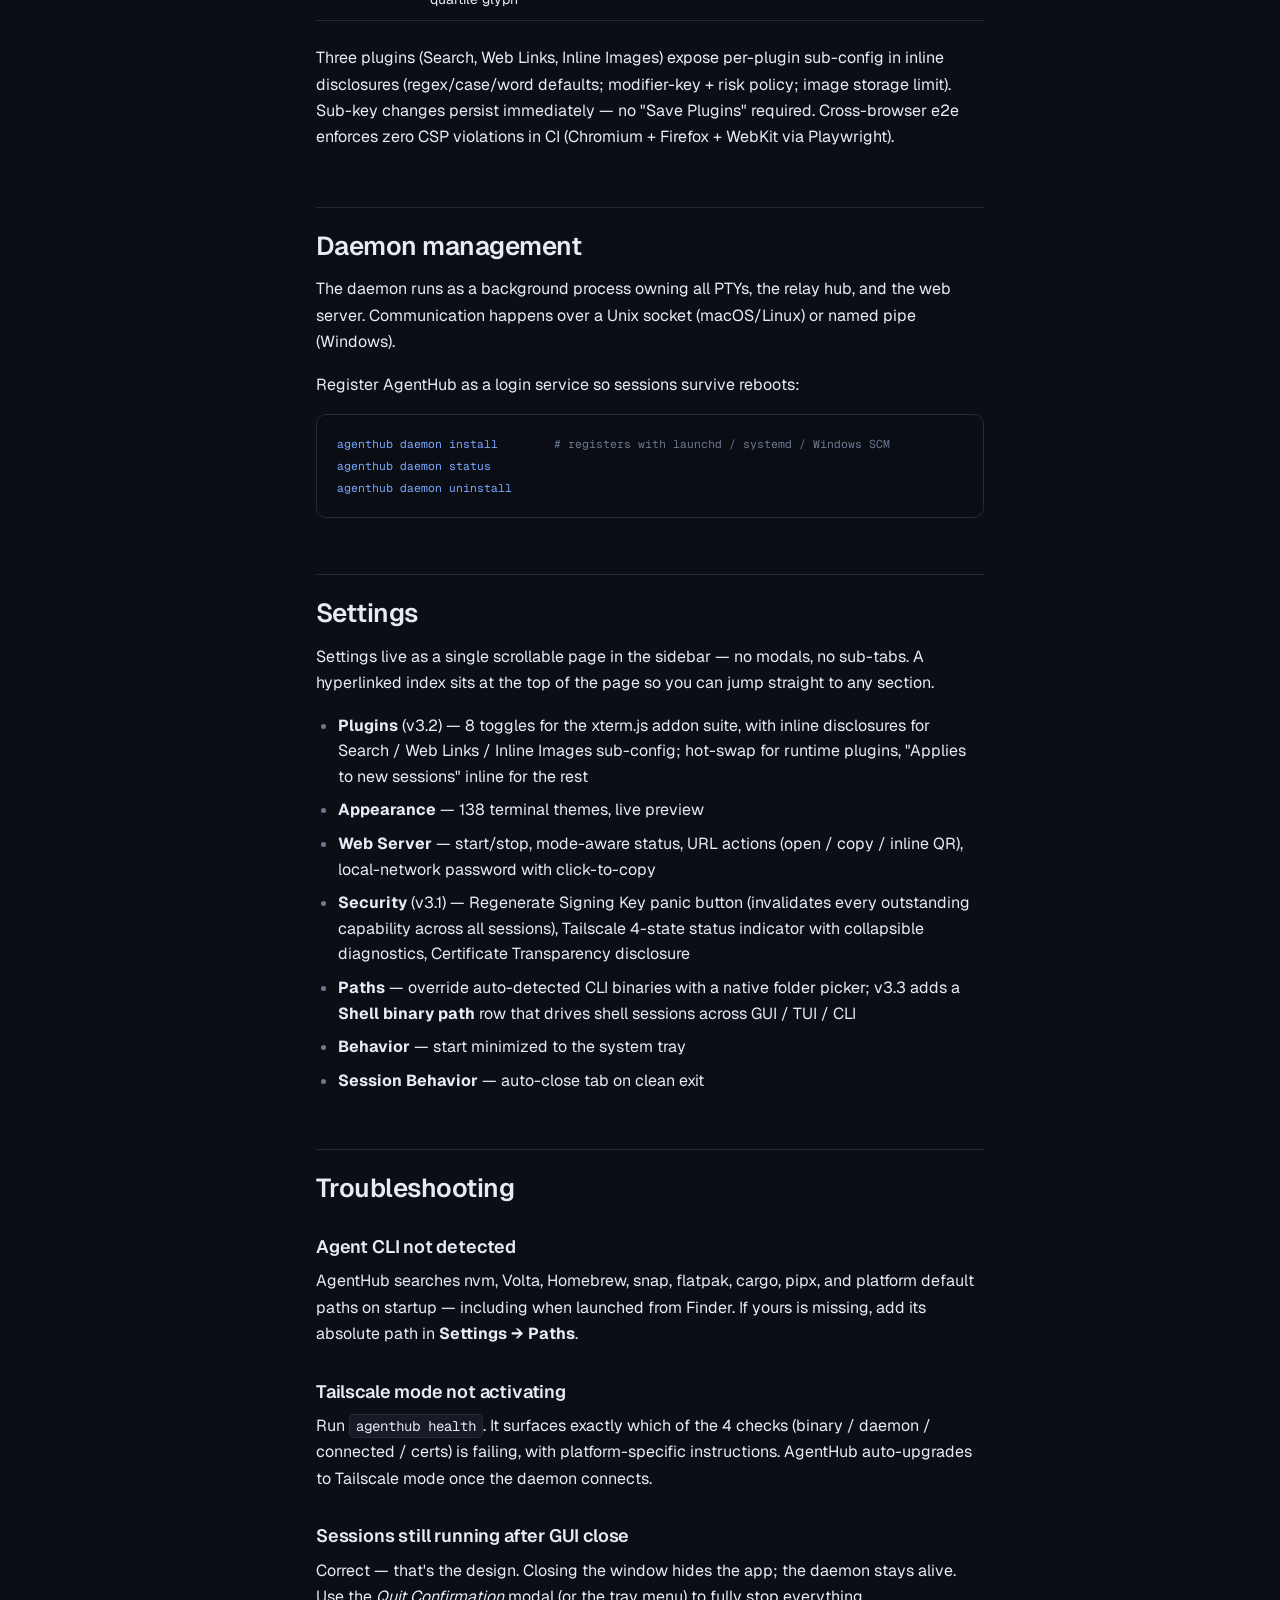
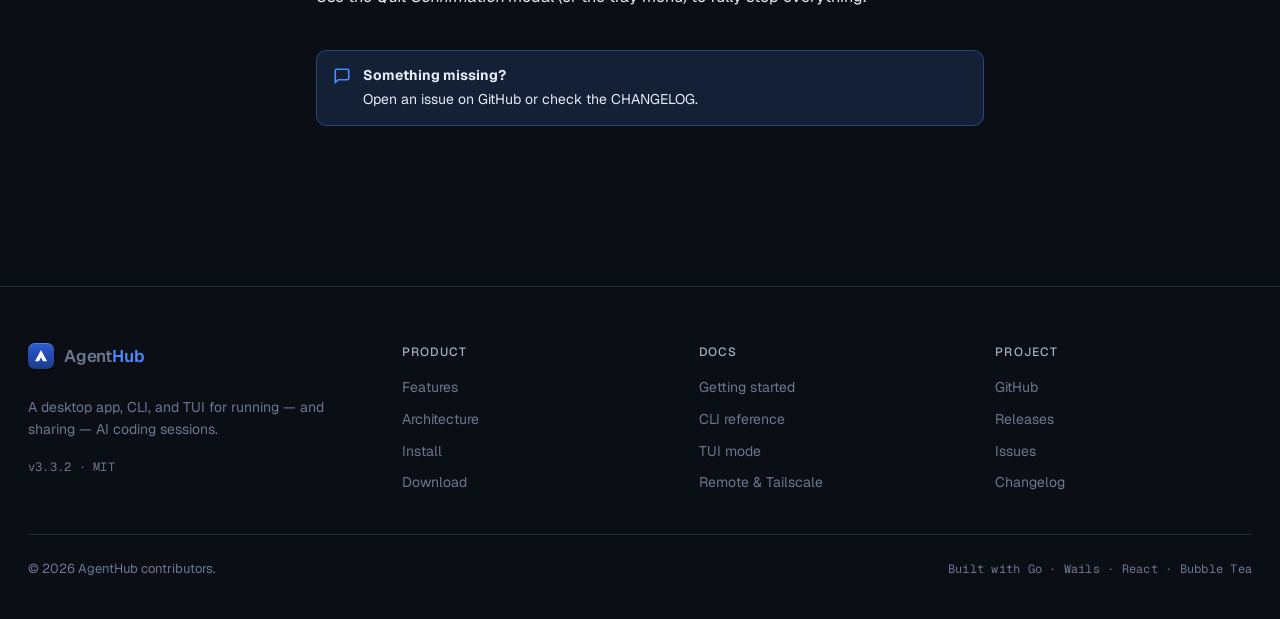
==== commit eab1fda5: "Update website for AgentHub v3.3.2 release Dependency maintenance patch — no user-visible behavior c" ====
--- a/site/docs.html
+++ b/site/docs.html
@@ -230,7 +230,7 @@
 
       <div class="callout">
         <svg width="18" height="18" viewBox="0 0 24 24" fill="none" stroke="currentColor" stroke-width="2.2" stroke-linecap="round" stroke-linejoin="round"><circle cx="12" cy="12" r="9"/><path d="M12 8v5M12 16.5h.01"/></svg>
-        <div><strong>Working on v3.3.1 (May 2026)</strong>These docs track the latest release. For older releases, use the version switcher on GitHub.</div>
+        <div><strong>Working on v3.3.2 (May 2026)</strong>These docs track the latest release. For older releases, use the version switcher on GitHub.</div>
       </div>
 
       <h2 id="getting-started">Quickstart</h2>
